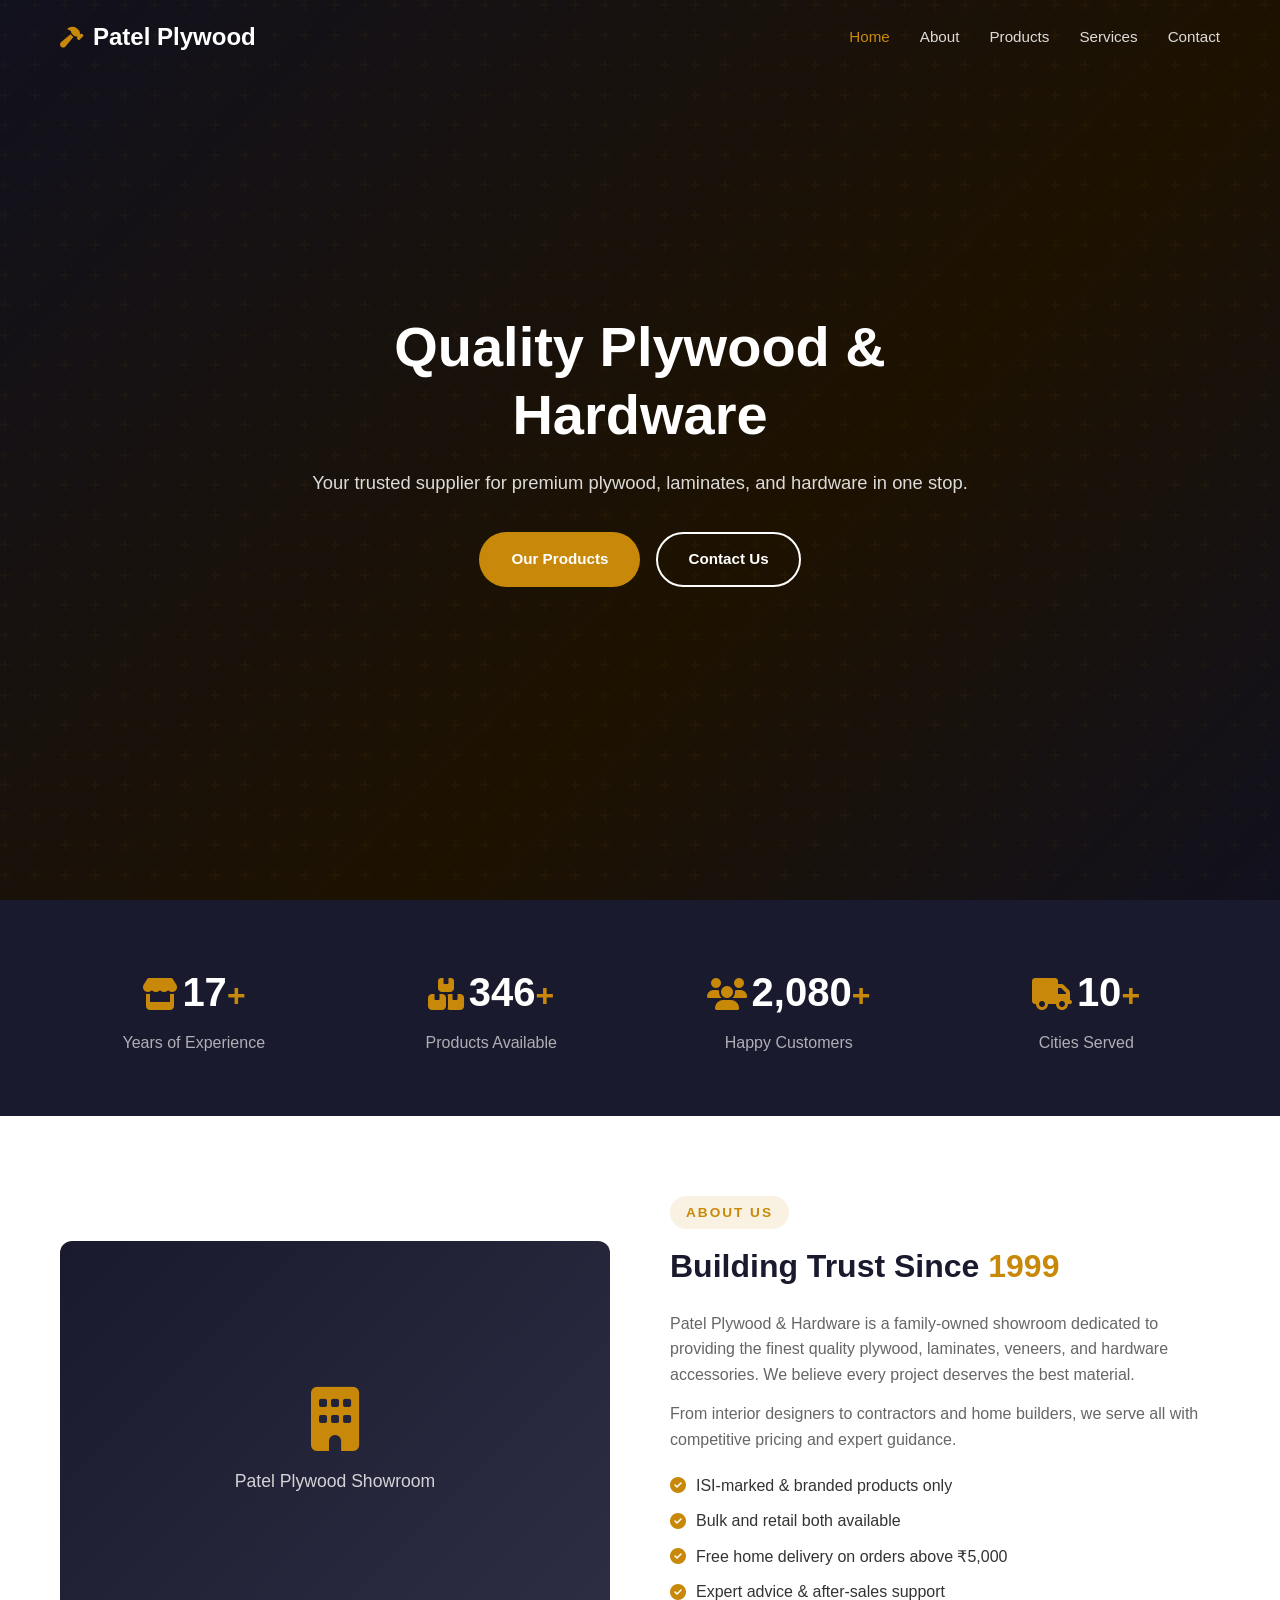
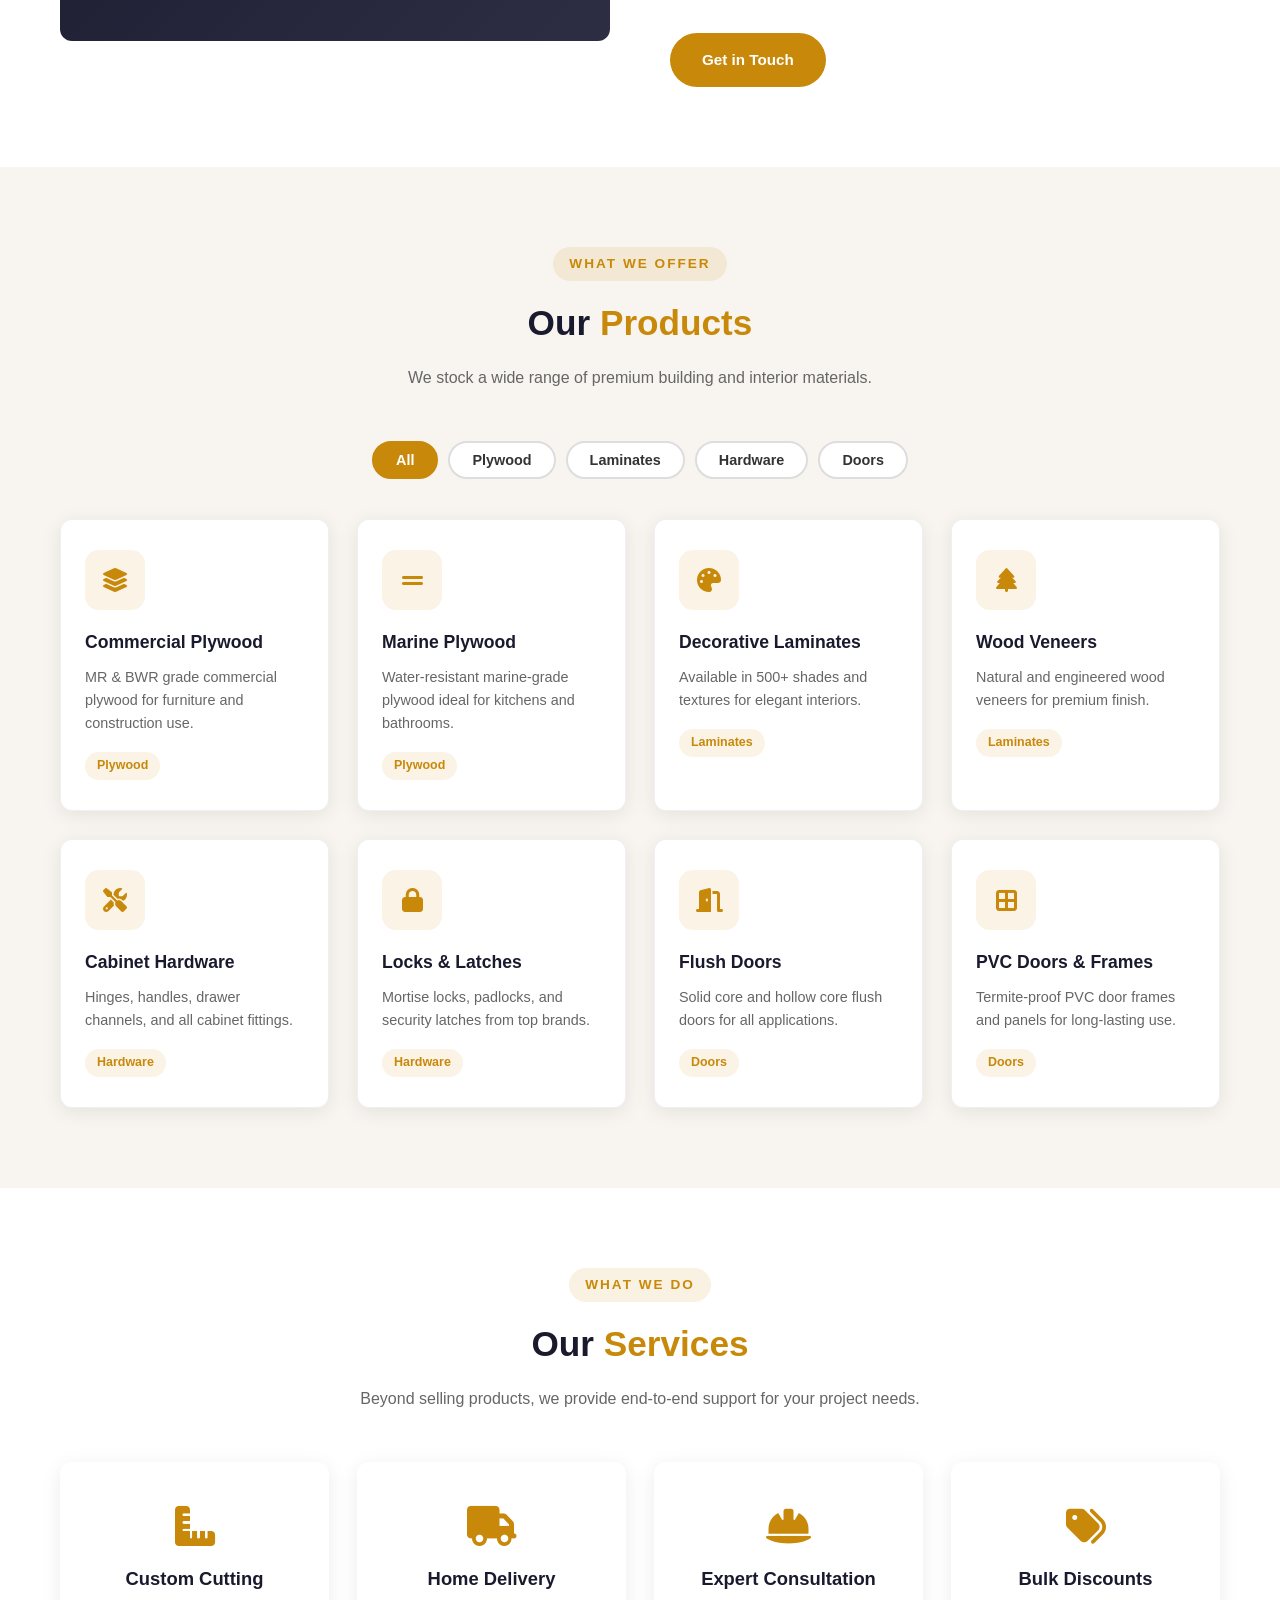
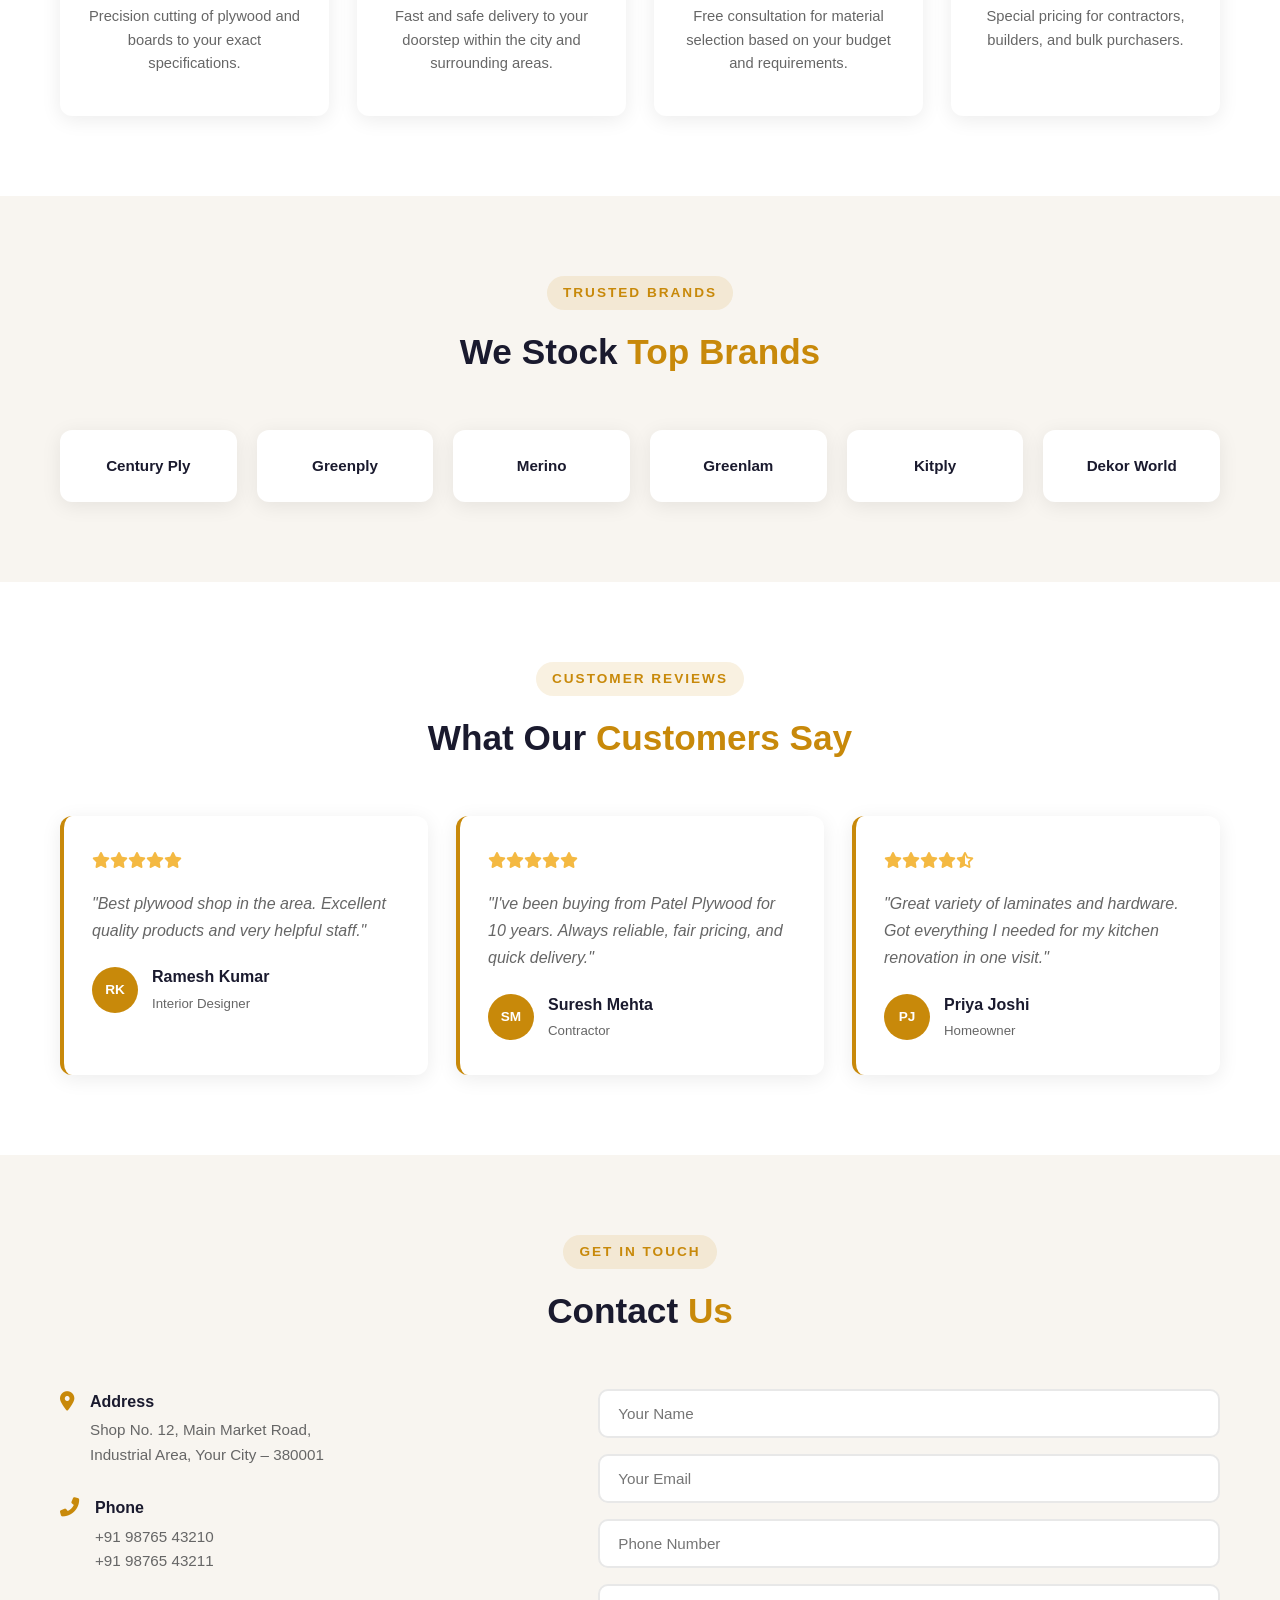
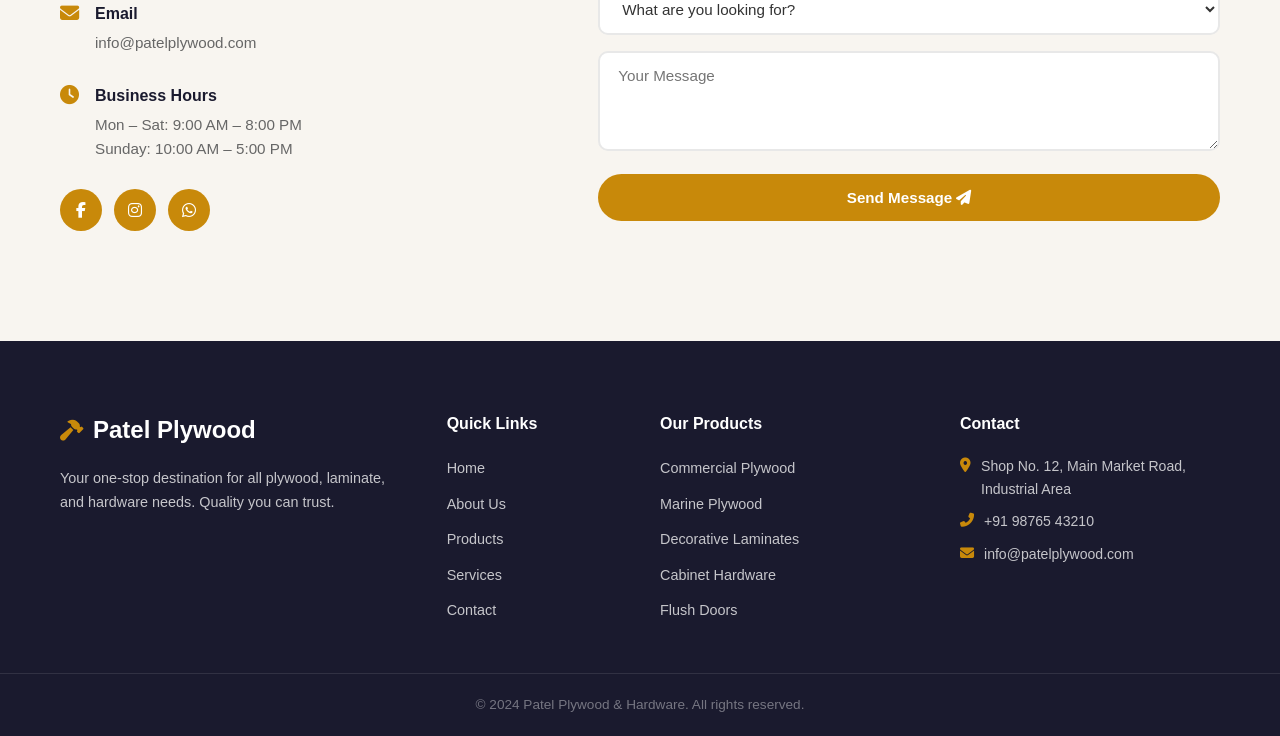
==== index.html @ 2e25d1be "Add complete Patel Plywood & Hardware static website - index.html: Full single-page site with navbar" ====
<!DOCTYPE html>
<html lang="en">
<head>
  <meta charset="UTF-8" />
  <meta name="viewport" content="width=device-width, initial-scale=1.0" />
  <title>Patel Plywood & Hardware</title>
  <link rel="stylesheet" href="css/style.css" />
  <link rel="stylesheet" href="https://cdnjs.cloudflare.com/ajax/libs/font-awesome/6.5.0/css/all.min.css" />
</head>
<body>

  <!-- Navbar -->
  <header id="navbar">
    <div class="container nav-container">
      <div class="logo">
        <span class="logo-icon"><i class="fas fa-hammer"></i></span>
        <span>Patel <strong>Plywood</strong></span>
      </div>
      <nav>
        <ul class="nav-links" id="navLinks">
          <li><a href="#home">Home</a></li>
          <li><a href="#about">About</a></li>
          <li><a href="#products">Products</a></li>
          <li><a href="#services">Services</a></li>
          <li><a href="#contact">Contact</a></li>
        </ul>
        <button class="hamburger" id="hamburger" aria-label="Toggle menu">
          <span></span><span></span><span></span>
        </button>
      </nav>
    </div>
  </header>

  <!-- Hero -->
  <section id="home" class="hero">
    <div class="hero-overlay"></div>
    <div class="hero-content">
      <h1>Quality Plywood &amp; Hardware</h1>
      <p>Your trusted supplier for premium plywood, laminates, and hardware in one stop.</p>
      <div class="hero-btns">
        <a href="#products" class="btn btn-primary">Our Products</a>
        <a href="#contact" class="btn btn-outline">Contact Us</a>
      </div>
    </div>
  </section>

  <!-- Stats -->
  <section class="stats">
    <div class="container stats-grid">
      <div class="stat-card">
        <i class="fas fa-store"></i>
        <h3 class="counter" data-target="25">0</h3><span>+</span>
        <p>Years of Experience</p>
      </div>
      <div class="stat-card">
        <i class="fas fa-boxes"></i>
        <h3 class="counter" data-target="500">0</h3><span>+</span>
        <p>Products Available</p>
      </div>
      <div class="stat-card">
        <i class="fas fa-users"></i>
        <h3 class="counter" data-target="3000">0</h3><span>+</span>
        <p>Happy Customers</p>
      </div>
      <div class="stat-card">
        <i class="fas fa-truck"></i>
        <h3 class="counter" data-target="15">0</h3><span>+</span>
        <p>Cities Served</p>
      </div>
    </div>
  </section>

  <!-- About -->
  <section id="about" class="about section">
    <div class="container about-grid">
      <div class="about-img">
        <div class="img-placeholder">
          <i class="fas fa-building"></i>
          <p>Patel Plywood Showroom</p>
        </div>
      </div>
      <div class="about-text">
        <span class="section-label">About Us</span>
        <h2>Building Trust Since <span class="highlight">1999</span></h2>
        <p>Patel Plywood &amp; Hardware is a family-owned showroom dedicated to providing the finest quality plywood, laminates, veneers, and hardware accessories. We believe every project deserves the best material.</p>
        <p>From interior designers to contractors and home builders, we serve all with competitive pricing and expert guidance.</p>
        <ul class="about-features">
          <li><i class="fas fa-check-circle"></i> ISI-marked &amp; branded products only</li>
          <li><i class="fas fa-check-circle"></i> Bulk and retail both available</li>
          <li><i class="fas fa-check-circle"></i> Free home delivery on orders above ₹5,000</li>
          <li><i class="fas fa-check-circle"></i> Expert advice &amp; after-sales support</li>
        </ul>
        <a href="#contact" class="btn btn-primary">Get in Touch</a>
      </div>
    </div>
  </section>

  <!-- Products -->
  <section id="products" class="products section bg-light">
    <div class="container">
      <div class="section-header">
        <span class="section-label">What We Offer</span>
        <h2>Our <span class="highlight">Products</span></h2>
        <p>We stock a wide range of premium building and interior materials.</p>
      </div>

      <div class="filter-btns">
        <button class="filter-btn active" data-filter="all">All</button>
        <button class="filter-btn" data-filter="plywood">Plywood</button>
        <button class="filter-btn" data-filter="laminate">Laminates</button>
        <button class="filter-btn" data-filter="hardware">Hardware</button>
        <button class="filter-btn" data-filter="doors">Doors</button>
      </div>

      <div class="products-grid" id="productsGrid">
        <div class="product-card" data-category="plywood">
          <div class="product-icon"><i class="fas fa-layer-group"></i></div>
          <h3>Commercial Plywood</h3>
          <p>MR &amp; BWR grade commercial plywood for furniture and construction use.</p>
          <span class="product-tag">Plywood</span>
        </div>
        <div class="product-card" data-category="plywood">
          <div class="product-icon"><i class="fas fa-grip-lines"></i></div>
          <h3>Marine Plywood</h3>
          <p>Water-resistant marine-grade plywood ideal for kitchens and bathrooms.</p>
          <span class="product-tag">Plywood</span>
        </div>
        <div class="product-card" data-category="laminate">
          <div class="product-icon"><i class="fas fa-palette"></i></div>
          <h3>Decorative Laminates</h3>
          <p>Available in 500+ shades and textures for elegant interiors.</p>
          <span class="product-tag">Laminates</span>
        </div>
        <div class="product-card" data-category="laminate">
          <div class="product-icon"><i class="fas fa-tree"></i></div>
          <h3>Wood Veneers</h3>
          <p>Natural and engineered wood veneers for premium finish.</p>
          <span class="product-tag">Laminates</span>
        </div>
        <div class="product-card" data-category="hardware">
          <div class="product-icon"><i class="fas fa-tools"></i></div>
          <h3>Cabinet Hardware</h3>
          <p>Hinges, handles, drawer channels, and all cabinet fittings.</p>
          <span class="product-tag">Hardware</span>
        </div>
        <div class="product-card" data-category="hardware">
          <div class="product-icon"><i class="fas fa-lock"></i></div>
          <h3>Locks &amp; Latches</h3>
          <p>Mortise locks, padlocks, and security latches from top brands.</p>
          <span class="product-tag">Hardware</span>
        </div>
        <div class="product-card" data-category="doors">
          <div class="product-icon"><i class="fas fa-door-open"></i></div>
          <h3>Flush Doors</h3>
          <p>Solid core and hollow core flush doors for all applications.</p>
          <span class="product-tag">Doors</span>
        </div>
        <div class="product-card" data-category="doors">
          <div class="product-icon"><i class="fas fa-border-all"></i></div>
          <h3>PVC Doors &amp; Frames</h3>
          <p>Termite-proof PVC door frames and panels for long-lasting use.</p>
          <span class="product-tag">Doors</span>
        </div>
      </div>
    </div>
  </section>

  <!-- Services -->
  <section id="services" class="services section">
    <div class="container">
      <div class="section-header">
        <span class="section-label">What We Do</span>
        <h2>Our <span class="highlight">Services</span></h2>
        <p>Beyond selling products, we provide end-to-end support for your project needs.</p>
      </div>
      <div class="services-grid">
        <div class="service-card">
          <i class="fas fa-ruler-combined"></i>
          <h3>Custom Cutting</h3>
          <p>Precision cutting of plywood and boards to your exact specifications.</p>
        </div>
        <div class="service-card">
          <i class="fas fa-truck"></i>
          <h3>Home Delivery</h3>
          <p>Fast and safe delivery to your doorstep within the city and surrounding areas.</p>
        </div>
        <div class="service-card">
          <i class="fas fa-hard-hat"></i>
          <h3>Expert Consultation</h3>
          <p>Free consultation for material selection based on your budget and requirements.</p>
        </div>
        <div class="service-card">
          <i class="fas fa-tags"></i>
          <h3>Bulk Discounts</h3>
          <p>Special pricing for contractors, builders, and bulk purchasers.</p>
        </div>
      </div>
    </div>
  </section>

  <!-- Brands -->
  <section class="brands section bg-light">
    <div class="container">
      <div class="section-header">
        <span class="section-label">Trusted Brands</span>
        <h2>We Stock <span class="highlight">Top Brands</span></h2>
      </div>
      <div class="brands-grid">
        <div class="brand-item">Century Ply</div>
        <div class="brand-item">Greenply</div>
        <div class="brand-item">Merino</div>
        <div class="brand-item">Greenlam</div>
        <div class="brand-item">Kitply</div>
        <div class="brand-item">Dekor World</div>
      </div>
    </div>
  </section>

  <!-- Testimonials -->
  <section class="testimonials section">
    <div class="container">
      <div class="section-header">
        <span class="section-label">Customer Reviews</span>
        <h2>What Our <span class="highlight">Customers Say</span></h2>
      </div>
      <div class="testimonials-grid">
        <div class="testimonial-card">
          <div class="stars"><i class="fas fa-star"></i><i class="fas fa-star"></i><i class="fas fa-star"></i><i class="fas fa-star"></i><i class="fas fa-star"></i></div>
          <p>"Best plywood shop in the area. Excellent quality products and very helpful staff."</p>
          <div class="customer">
            <div class="avatar">RK</div>
            <div><strong>Ramesh Kumar</strong><span>Interior Designer</span></div>
          </div>
        </div>
        <div class="testimonial-card">
          <div class="stars"><i class="fas fa-star"></i><i class="fas fa-star"></i><i class="fas fa-star"></i><i class="fas fa-star"></i><i class="fas fa-star"></i></div>
          <p>"I've been buying from Patel Plywood for 10 years. Always reliable, fair pricing, and quick delivery."</p>
          <div class="customer">
            <div class="avatar">SM</div>
            <div><strong>Suresh Mehta</strong><span>Contractor</span></div>
          </div>
        </div>
        <div class="testimonial-card">
          <div class="stars"><i class="fas fa-star"></i><i class="fas fa-star"></i><i class="fas fa-star"></i><i class="fas fa-star"></i><i class="fas fa-star-half-alt"></i></div>
          <p>"Great variety of laminates and hardware. Got everything I needed for my kitchen renovation in one visit."</p>
          <div class="customer">
            <div class="avatar">PJ</div>
            <div><strong>Priya Joshi</strong><span>Homeowner</span></div>
          </div>
        </div>
      </div>
    </div>
  </section>

  <!-- Contact -->
  <section id="contact" class="contact section bg-light">
    <div class="container">
      <div class="section-header">
        <span class="section-label">Get In Touch</span>
        <h2>Contact <span class="highlight">Us</span></h2>
      </div>
      <div class="contact-grid">
        <div class="contact-info">
          <div class="info-item">
            <i class="fas fa-map-marker-alt"></i>
            <div>
              <strong>Address</strong>
              <p>Shop No. 12, Main Market Road,<br>Industrial Area, Your City – 380001</p>
            </div>
          </div>
          <div class="info-item">
            <i class="fas fa-phone-alt"></i>
            <div>
              <strong>Phone</strong>
              <p><a href="tel:+919876543210">+91 98765 43210</a></p>
              <p><a href="tel:+919876543211">+91 98765 43211</a></p>
            </div>
          </div>
          <div class="info-item">
            <i class="fas fa-envelope"></i>
            <div>
              <strong>Email</strong>
              <p><a href="mailto:info@patelplywood.com">info@patelplywood.com</a></p>
            </div>
          </div>
          <div class="info-item">
            <i class="fas fa-clock"></i>
            <div>
              <strong>Business Hours</strong>
              <p>Mon – Sat: 9:00 AM – 8:00 PM</p>
              <p>Sunday: 10:00 AM – 5:00 PM</p>
            </div>
          </div>
          <div class="social-links">
            <a href="#" aria-label="Facebook"><i class="fab fa-facebook-f"></i></a>
            <a href="#" aria-label="Instagram"><i class="fab fa-instagram"></i></a>
            <a href="#" aria-label="WhatsApp"><i class="fab fa-whatsapp"></i></a>
          </div>
        </div>

        <form class="contact-form" id="contactForm">
          <div class="form-group">
            <input type="text" id="name" placeholder="Your Name" required />
          </div>
          <div class="form-group">
            <input type="email" id="email" placeholder="Your Email" required />
          </div>
          <div class="form-group">
            <input type="tel" id="phone" placeholder="Phone Number" />
          </div>
          <div class="form-group">
            <select id="interest">
              <option value="">What are you looking for?</option>
              <option value="plywood">Plywood</option>
              <option value="laminate">Laminates</option>
              <option value="hardware">Hardware</option>
              <option value="doors">Doors</option>
              <option value="other">Other</option>
            </select>
          </div>
          <div class="form-group">
            <textarea id="message" rows="4" placeholder="Your Message"></textarea>
          </div>
          <button type="submit" class="btn btn-primary btn-full">Send Message <i class="fas fa-paper-plane"></i></button>
          <div id="formMsg" class="form-msg"></div>
        </form>
      </div>
    </div>
  </section>

  <!-- Footer -->
  <footer class="footer">
    <div class="container footer-grid">
      <div class="footer-brand">
        <div class="logo">
          <span class="logo-icon"><i class="fas fa-hammer"></i></span>
          <span>Patel <strong>Plywood</strong></span>
        </div>
        <p>Your one-stop destination for all plywood, laminate, and hardware needs. Quality you can trust.</p>
      </div>
      <div class="footer-links">
        <h4>Quick Links</h4>
        <ul>
          <li><a href="#home">Home</a></li>
          <li><a href="#about">About Us</a></li>
          <li><a href="#products">Products</a></li>
          <li><a href="#services">Services</a></li>
          <li><a href="#contact">Contact</a></li>
        </ul>
      </div>
      <div class="footer-products">
        <h4>Our Products</h4>
        <ul>
          <li><a href="#products">Commercial Plywood</a></li>
          <li><a href="#products">Marine Plywood</a></li>
          <li><a href="#products">Decorative Laminates</a></li>
          <li><a href="#products">Cabinet Hardware</a></li>
          <li><a href="#products">Flush Doors</a></li>
        </ul>
      </div>
      <div class="footer-contact">
        <h4>Contact</h4>
        <p><i class="fas fa-map-marker-alt"></i> Shop No. 12, Main Market Road, Industrial Area</p>
        <p><i class="fas fa-phone-alt"></i> +91 98765 43210</p>
        <p><i class="fas fa-envelope"></i> info@patelplywood.com</p>
      </div>
    </div>
    <div class="footer-bottom">
      <p>&copy; 2024 Patel Plywood &amp; Hardware. All rights reserved.</p>
    </div>
  </footer>

  <!-- Back to Top -->
  <button id="backToTop" aria-label="Back to top"><i class="fas fa-chevron-up"></i></button>

  <script src="js/script.js"></script>
</body>
</html>
---- css/style.css ----
/* ===== RESET & BASE ===== */
*, *::before, *::after { box-sizing: border-box; margin: 0; padding: 0; }

:root {
  --primary: #c8890a;
  --primary-dark: #a06e08;
  --dark: #1a1a2e;
  --dark2: #2d2d44;
  --text: #333;
  --text-light: #666;
  --bg-light: #f8f5f0;
  --white: #fff;
  --shadow: 0 4px 20px rgba(0,0,0,0.08);
  --radius: 12px;
  --transition: 0.3s ease;
}

html { scroll-behavior: smooth; }

body {
  font-family: 'Segoe UI', Tahoma, Geneva, Verdana, sans-serif;
  color: var(--text);
  line-height: 1.6;
  overflow-x: hidden;
}

a { text-decoration: none; color: inherit; }
ul { list-style: none; }
img { max-width: 100%; }

.container { max-width: 1200px; margin: 0 auto; padding: 0 20px; }
.section { padding: 80px 0; }
.bg-light { background: var(--bg-light); }
.highlight { color: var(--primary); }

/* ===== BUTTONS ===== */
.btn {
  display: inline-block;
  padding: 13px 30px;
  border-radius: 50px;
  font-weight: 600;
  font-size: 0.95rem;
  cursor: pointer;
  transition: var(--transition);
  border: 2px solid transparent;
}
.btn-primary { background: var(--primary); color: var(--white); }
.btn-primary:hover { background: var(--primary-dark); transform: translateY(-2px); box-shadow: 0 6px 20px rgba(200,137,10,0.4); }
.btn-outline { background: transparent; color: var(--white); border-color: var(--white); }
.btn-outline:hover { background: var(--white); color: var(--primary); }
.btn-full { width: 100%; text-align: center; }

/* ===== SECTION HEADER ===== */
.section-header { text-align: center; margin-bottom: 50px; }
.section-label {
  display: inline-block;
  background: rgba(200,137,10,0.12);
  color: var(--primary);
  font-size: 0.85rem;
  font-weight: 700;
  letter-spacing: 2px;
  text-transform: uppercase;
  padding: 6px 16px;
  border-radius: 50px;
  margin-bottom: 14px;
}
.section-header h2 { font-size: 2.2rem; color: var(--dark); margin-bottom: 14px; }
.section-header p { color: var(--text-light); max-width: 600px; margin: 0 auto; }

/* ===== NAVBAR ===== */
#navbar {
  position: fixed;
  top: 0; left: 0; right: 0;
  z-index: 1000;
  padding: 18px 0;
  transition: var(--transition);
  background: transparent;
}
#navbar.scrolled {
  background: var(--dark);
  padding: 12px 0;
  box-shadow: 0 2px 20px rgba(0,0,0,0.3);
}
.nav-container {
  display: flex;
  align-items: center;
  justify-content: space-between;
}
.logo {
  font-size: 1.5rem;
  font-weight: 700;
  color: var(--white);
  display: flex;
  align-items: center;
  gap: 10px;
}
.logo-icon { color: var(--primary); font-size: 1.3rem; }
.nav-links {
  display: flex;
  gap: 30px;
  align-items: center;
}
.nav-links a {
  color: rgba(255,255,255,0.85);
  font-weight: 500;
  font-size: 0.95rem;
  transition: var(--transition);
  position: relative;
}
.nav-links a::after {
  content: '';
  position: absolute;
  bottom: -4px; left: 0;
  width: 0; height: 2px;
  background: var(--primary);
  transition: var(--transition);
}
.nav-links a:hover { color: var(--primary); }
.nav-links a:hover::after { width: 100%; }

.hamburger {
  display: none;
  flex-direction: column;
  gap: 5px;
  background: none;
  border: none;
  cursor: pointer;
  padding: 4px;
}
.hamburger span {
  display: block;
  width: 25px; height: 2px;
  background: var(--white);
  transition: var(--transition);
}
.hamburger.active span:nth-child(1) { transform: translateY(7px) rotate(45deg); }
.hamburger.active span:nth-child(2) { opacity: 0; }
.hamburger.active span:nth-child(3) { transform: translateY(-7px) rotate(-45deg); }

/* ===== HERO ===== */
.hero {
  min-height: 100vh;
  background: linear-gradient(135deg, #1a1a2e 0%, #2d1b00 60%, #1a1a2e 100%);
  display: flex;
  align-items: center;
  justify-content: center;
  text-align: center;
  position: relative;
  overflow: hidden;
}
.hero::before {
  content: '';
  position: absolute;
  inset: 0;
  background: url("data:image/svg+xml,%3Csvg width='60' height='60' viewBox='0 0 60 60' xmlns='http://www.w3.org/2000/svg'%3E%3Cg fill='none' fill-rule='evenodd'%3E%3Cg fill='%23c8890a' fill-opacity='0.06'%3E%3Cpath d='M36 34v-4h-2v4h-4v2h4v4h2v-4h4v-2h-4zm0-30V0h-2v4h-4v2h4v4h2V6h4V4h-4zM6 34v-4H4v4H0v2h4v4h2v-4h4v-2H6zM6 4V0H4v4H0v2h4v4h2V6h4V4H6z'/%3E%3C/g%3E%3C/g%3E%3C/svg%3E");
}
.hero-overlay {
  position: absolute;
  inset: 0;
  background: rgba(0,0,0,0.35);
}
.hero-content {
  position: relative;
  z-index: 2;
  max-width: 700px;
  padding: 0 20px;
}
.hero-content h1 {
  font-size: clamp(2rem, 5vw, 3.5rem);
  color: var(--white);
  font-weight: 800;
  line-height: 1.2;
  margin-bottom: 20px;
}
.hero-content p {
  font-size: 1.15rem;
  color: rgba(255,255,255,0.85);
  margin-bottom: 35px;
}
.hero-btns { display: flex; gap: 16px; justify-content: center; flex-wrap: wrap; }

/* ===== STATS ===== */
.stats {
  background: var(--dark);
  padding: 60px 0;
}
.stats-grid {
  display: grid;
  grid-template-columns: repeat(4, 1fr);
  gap: 30px;
  text-align: center;
}
.stat-card i {
  font-size: 2rem;
  color: var(--primary);
  margin-bottom: 12px;
}
.stat-card h3 {
  font-size: 2.5rem;
  color: var(--white);
  font-weight: 800;
  display: inline;
}
.stat-card span { font-size: 2rem; color: var(--primary); font-weight: 700; }
.stat-card p { color: rgba(255,255,255,0.65); margin-top: 6px; }

/* ===== ABOUT ===== */
.about-grid {
  display: grid;
  grid-template-columns: 1fr 1fr;
  gap: 60px;
  align-items: center;
}
.img-placeholder {
  background: linear-gradient(135deg, var(--dark) 0%, var(--dark2) 100%);
  border-radius: var(--radius);
  height: 400px;
  display: flex;
  flex-direction: column;
  align-items: center;
  justify-content: center;
  color: var(--white);
  gap: 16px;
}
.img-placeholder i { font-size: 4rem; color: var(--primary); }
.img-placeholder p { font-size: 1.1rem; opacity: 0.8; }
.about-text .section-label { display: inline-block; margin-bottom: 12px; }
.about-text h2 { font-size: 2rem; color: var(--dark); margin-bottom: 18px; }
.about-text p { color: var(--text-light); margin-bottom: 14px; }
.about-features { margin: 20px 0 28px; display: flex; flex-direction: column; gap: 10px; }
.about-features li { display: flex; align-items: center; gap: 10px; color: var(--text); }
.about-features i { color: var(--primary); }

/* ===== PRODUCTS ===== */
.filter-btns {
  display: flex;
  gap: 10px;
  flex-wrap: wrap;
  justify-content: center;
  margin-bottom: 40px;
}
.filter-btn {
  padding: 9px 22px;
  border: 2px solid #ddd;
  background: var(--white);
  border-radius: 50px;
  font-weight: 600;
  font-size: 0.9rem;
  cursor: pointer;
  transition: var(--transition);
  color: var(--text);
}
.filter-btn.active,
.filter-btn:hover { border-color: var(--primary); background: var(--primary); color: var(--white); }

.products-grid {
  display: grid;
  grid-template-columns: repeat(auto-fill, minmax(260px, 1fr));
  gap: 28px;
}
.product-card {
  background: var(--white);
  border-radius: var(--radius);
  padding: 30px 24px;
  box-shadow: var(--shadow);
  transition: var(--transition);
  border: 1px solid rgba(0,0,0,0.06);
}
.product-card:hover { transform: translateY(-6px); box-shadow: 0 12px 40px rgba(0,0,0,0.12); }
.product-card.hidden { display: none; }
.product-icon {
  width: 60px; height: 60px;
  background: rgba(200,137,10,0.1);
  border-radius: 14px;
  display: flex;
  align-items: center;
  justify-content: center;
  margin-bottom: 18px;
}
.product-icon i { font-size: 1.5rem; color: var(--primary); }
.product-card h3 { font-size: 1.1rem; margin-bottom: 10px; color: var(--dark); }
.product-card p { color: var(--text-light); font-size: 0.9rem; margin-bottom: 16px; }
.product-tag {
  display: inline-block;
  background: rgba(200,137,10,0.1);
  color: var(--primary);
  font-size: 0.78rem;
  font-weight: 700;
  padding: 4px 12px;
  border-radius: 50px;
}

/* ===== SERVICES ===== */
.services-grid {
  display: grid;
  grid-template-columns: repeat(auto-fit, minmax(240px, 1fr));
  gap: 28px;
}
.service-card {
  text-align: center;
  padding: 40px 28px;
  border-radius: var(--radius);
  background: var(--white);
  box-shadow: var(--shadow);
  transition: var(--transition);
  border-top: 4px solid transparent;
}
.service-card:hover { border-top-color: var(--primary); transform: translateY(-4px); }
.service-card i { font-size: 2.5rem; color: var(--primary); margin-bottom: 18px; }
.service-card h3 { font-size: 1.15rem; margin-bottom: 12px; color: var(--dark); }
.service-card p { color: var(--text-light); font-size: 0.92rem; }

/* ===== BRANDS ===== */
.brands-grid {
  display: grid;
  grid-template-columns: repeat(6, 1fr);
  gap: 20px;
}
.brand-item {
  background: var(--white);
  border-radius: var(--radius);
  padding: 22px 16px;
  text-align: center;
  font-weight: 700;
  font-size: 0.95rem;
  color: var(--dark);
  box-shadow: var(--shadow);
  transition: var(--transition);
  border: 2px solid transparent;
}
.brand-item:hover { border-color: var(--primary); color: var(--primary); transform: translateY(-3px); }

/* ===== TESTIMONIALS ===== */
.testimonials-grid {
  display: grid;
  grid-template-columns: repeat(auto-fit, minmax(280px, 1fr));
  gap: 28px;
}
.testimonial-card {
  background: var(--white);
  border-radius: var(--radius);
  padding: 32px 28px;
  box-shadow: var(--shadow);
  border-left: 4px solid var(--primary);
}
.stars { color: #f4b942; margin-bottom: 16px; }
.testimonial-card p { color: var(--text-light); font-style: italic; margin-bottom: 20px; line-height: 1.7; }
.customer { display: flex; align-items: center; gap: 14px; }
.avatar {
  width: 46px; height: 46px;
  background: var(--primary);
  border-radius: 50%;
  display: flex;
  align-items: center;
  justify-content: center;
  color: var(--white);
  font-weight: 700;
  font-size: 0.85rem;
  flex-shrink: 0;
}
.customer strong { display: block; color: var(--dark); }
.customer span { font-size: 0.83rem; color: var(--text-light); }

/* ===== CONTACT ===== */
.contact-grid {
  display: grid;
  grid-template-columns: 1fr 1.3fr;
  gap: 60px;
  align-items: start;
}
.info-item {
  display: flex;
  gap: 16px;
  margin-bottom: 28px;
  align-items: flex-start;
}
.info-item i {
  font-size: 1.2rem;
  color: var(--primary);
  margin-top: 3px;
  flex-shrink: 0;
}
.info-item strong { display: block; margin-bottom: 4px; color: var(--dark); }
.info-item p, .info-item a { color: var(--text-light); font-size: 0.95rem; }
.info-item a:hover { color: var(--primary); }
.social-links { display: flex; gap: 12px; margin-top: 10px; }
.social-links a {
  width: 42px; height: 42px;
  border-radius: 50%;
  background: var(--primary);
  color: var(--white);
  display: flex;
  align-items: center;
  justify-content: center;
  transition: var(--transition);
}
.social-links a:hover { background: var(--primary-dark); transform: translateY(-3px); }

.contact-form { display: flex; flex-direction: column; gap: 16px; }
.form-group input,
.form-group select,
.form-group textarea {
  width: 100%;
  padding: 14px 18px;
  border: 2px solid #e8e8e8;
  border-radius: 10px;
  font-size: 0.95rem;
  font-family: inherit;
  transition: var(--transition);
  background: var(--white);
  color: var(--text);
}
.form-group input:focus,
.form-group select:focus,
.form-group textarea:focus {
  outline: none;
  border-color: var(--primary);
  box-shadow: 0 0 0 3px rgba(200,137,10,0.1);
}
.form-group textarea { resize: vertical; }
.form-msg {
  text-align: center;
  font-weight: 600;
  font-size: 0.95rem;
  min-height: 24px;
  transition: var(--transition);
}
.form-msg.success { color: #28a745; }
.form-msg.error { color: #dc3545; }

/* ===== FOOTER ===== */
.footer { background: var(--dark); color: rgba(255,255,255,0.75); padding: 70px 0 0; }
.footer-grid {
  display: grid;
  grid-template-columns: 2fr 1fr 1.5fr 1.5fr;
  gap: 40px;
  padding-bottom: 50px;
}
.footer-brand .logo { margin-bottom: 16px; }
.footer-brand p { font-size: 0.9rem; line-height: 1.7; }
.footer h4 { color: var(--white); margin-bottom: 18px; font-size: 1rem; }
.footer ul { display: flex; flex-direction: column; gap: 10px; }
.footer ul a { font-size: 0.9rem; transition: var(--transition); }
.footer ul a:hover { color: var(--primary); padding-left: 4px; }
.footer-contact p {
  display: flex;
  align-items: flex-start;
  gap: 10px;
  font-size: 0.88rem;
  margin-bottom: 10px;
}
.footer-contact i { color: var(--primary); margin-top: 3px; flex-shrink: 0; }
.footer-bottom {
  border-top: 1px solid rgba(255,255,255,0.1);
  text-align: center;
  padding: 20px 0;
  font-size: 0.85rem;
  color: rgba(255,255,255,0.4);
}

/* ===== BACK TO TOP ===== */
#backToTop {
  position: fixed;
  bottom: 30px;
  right: 30px;
  width: 46px;
  height: 46px;
  background: var(--primary);
  color: var(--white);
  border: none;
  border-radius: 50%;
  cursor: pointer;
  font-size: 1rem;
  display: flex;
  align-items: center;
  justify-content: center;
  box-shadow: 0 4px 16px rgba(200,137,10,0.5);
  opacity: 0;
  transform: translateY(20px);
  transition: var(--transition);
  z-index: 999;
}
#backToTop.visible { opacity: 1; transform: translateY(0); }
#backToTop:hover { background: var(--primary-dark); }

/* ===== RESPONSIVE ===== */
@media (max-width: 992px) {
  .stats-grid { grid-template-columns: repeat(2, 1fr); }
  .about-grid { grid-template-columns: 1fr; }
  .about-img { order: -1; }
  .img-placeholder { height: 280px; }
  .brands-grid { grid-template-columns: repeat(3, 1fr); }
  .footer-grid { grid-template-columns: 1fr 1fr; gap: 30px; }
  .contact-grid { grid-template-columns: 1fr; }
}

@media (max-width: 768px) {
  .hamburger { display: flex; }
  .nav-links {
    position: fixed;
    top: 0; right: -100%;
    width: 70%;
    max-width: 300px;
    height: 100vh;
    background: var(--dark);
    flex-direction: column;
    justify-content: center;
    align-items: center;
    transition: var(--transition);
    gap: 32px;
  }
  .nav-links.open { right: 0; }
  .nav-links a { font-size: 1.1rem; }
  .section-header h2 { font-size: 1.7rem; }
  .brands-grid { grid-template-columns: repeat(2, 1fr); }
  .footer-grid { grid-template-columns: 1fr; }
}

@media (max-width: 480px) {
  .stats-grid { grid-template-columns: 1fr 1fr; gap: 20px; }
  .hero-btns { flex-direction: column; align-items: center; }
  .section { padding: 60px 0; }
}
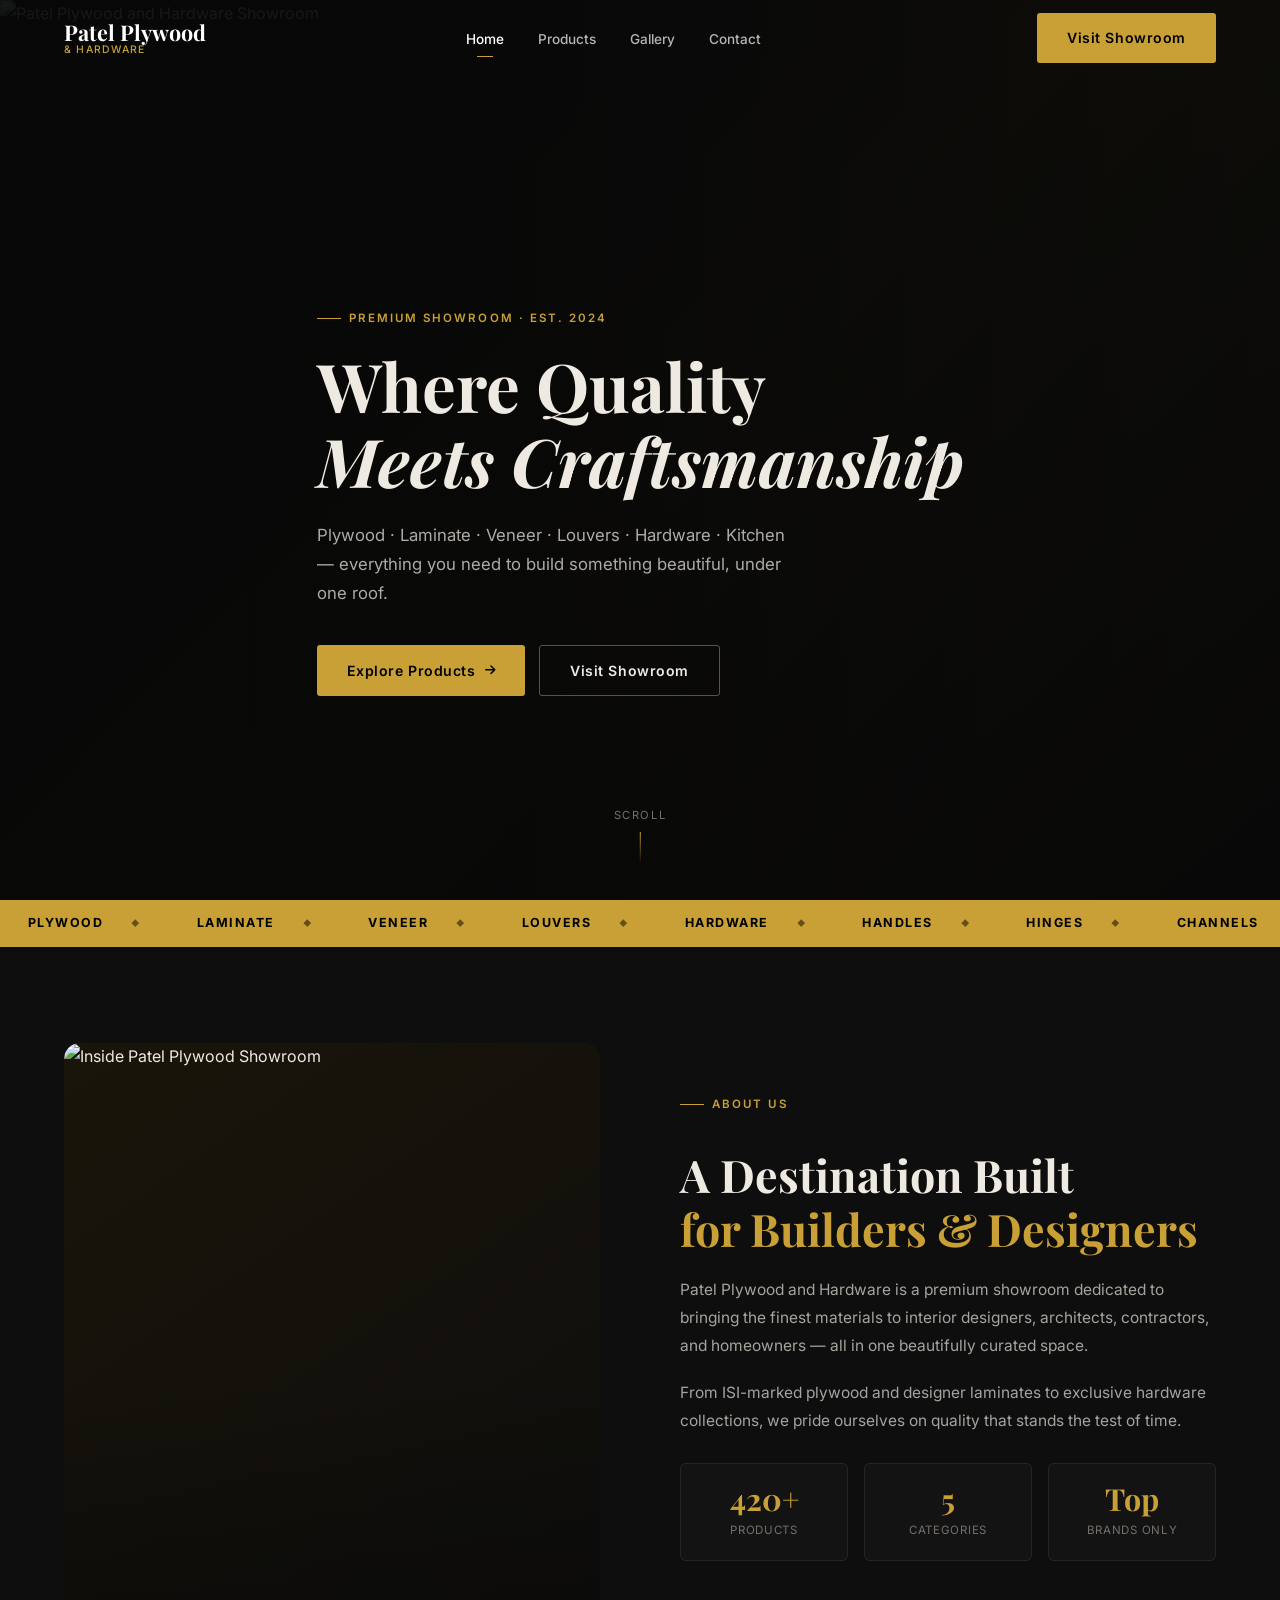
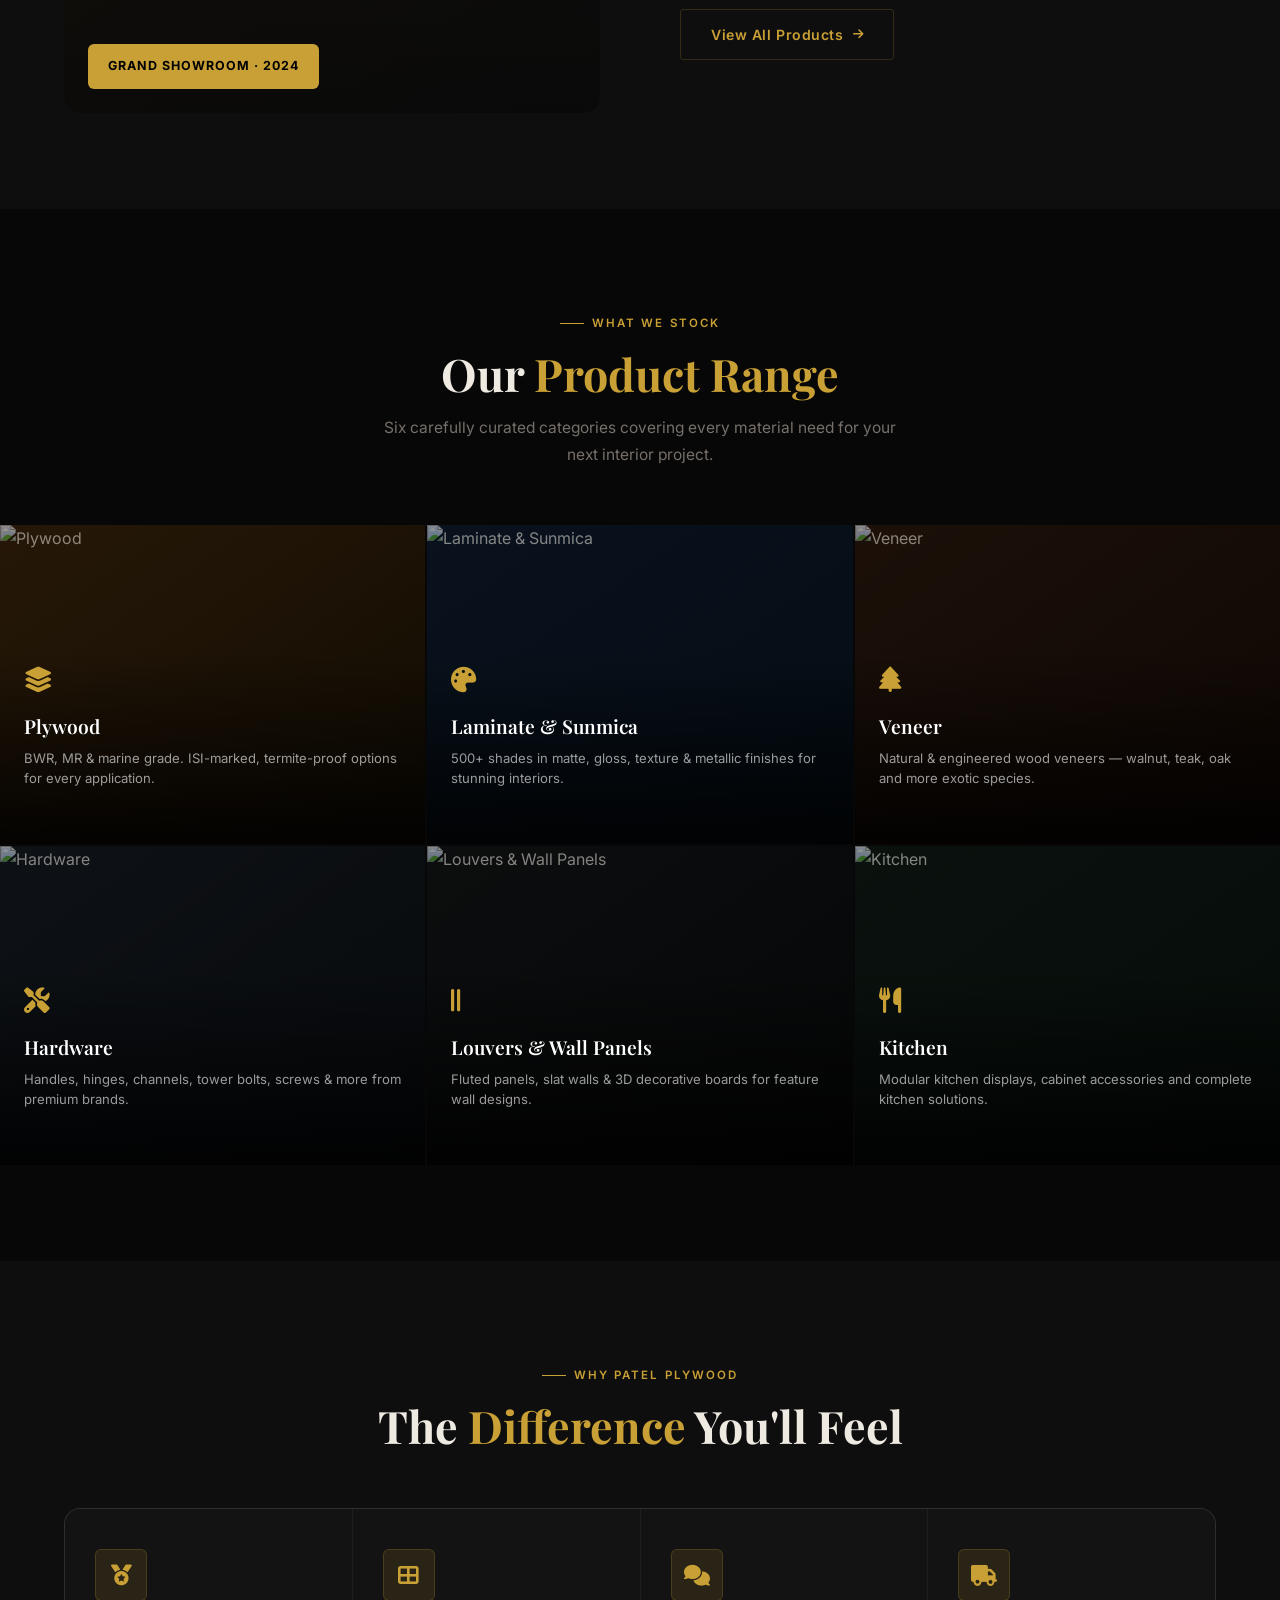
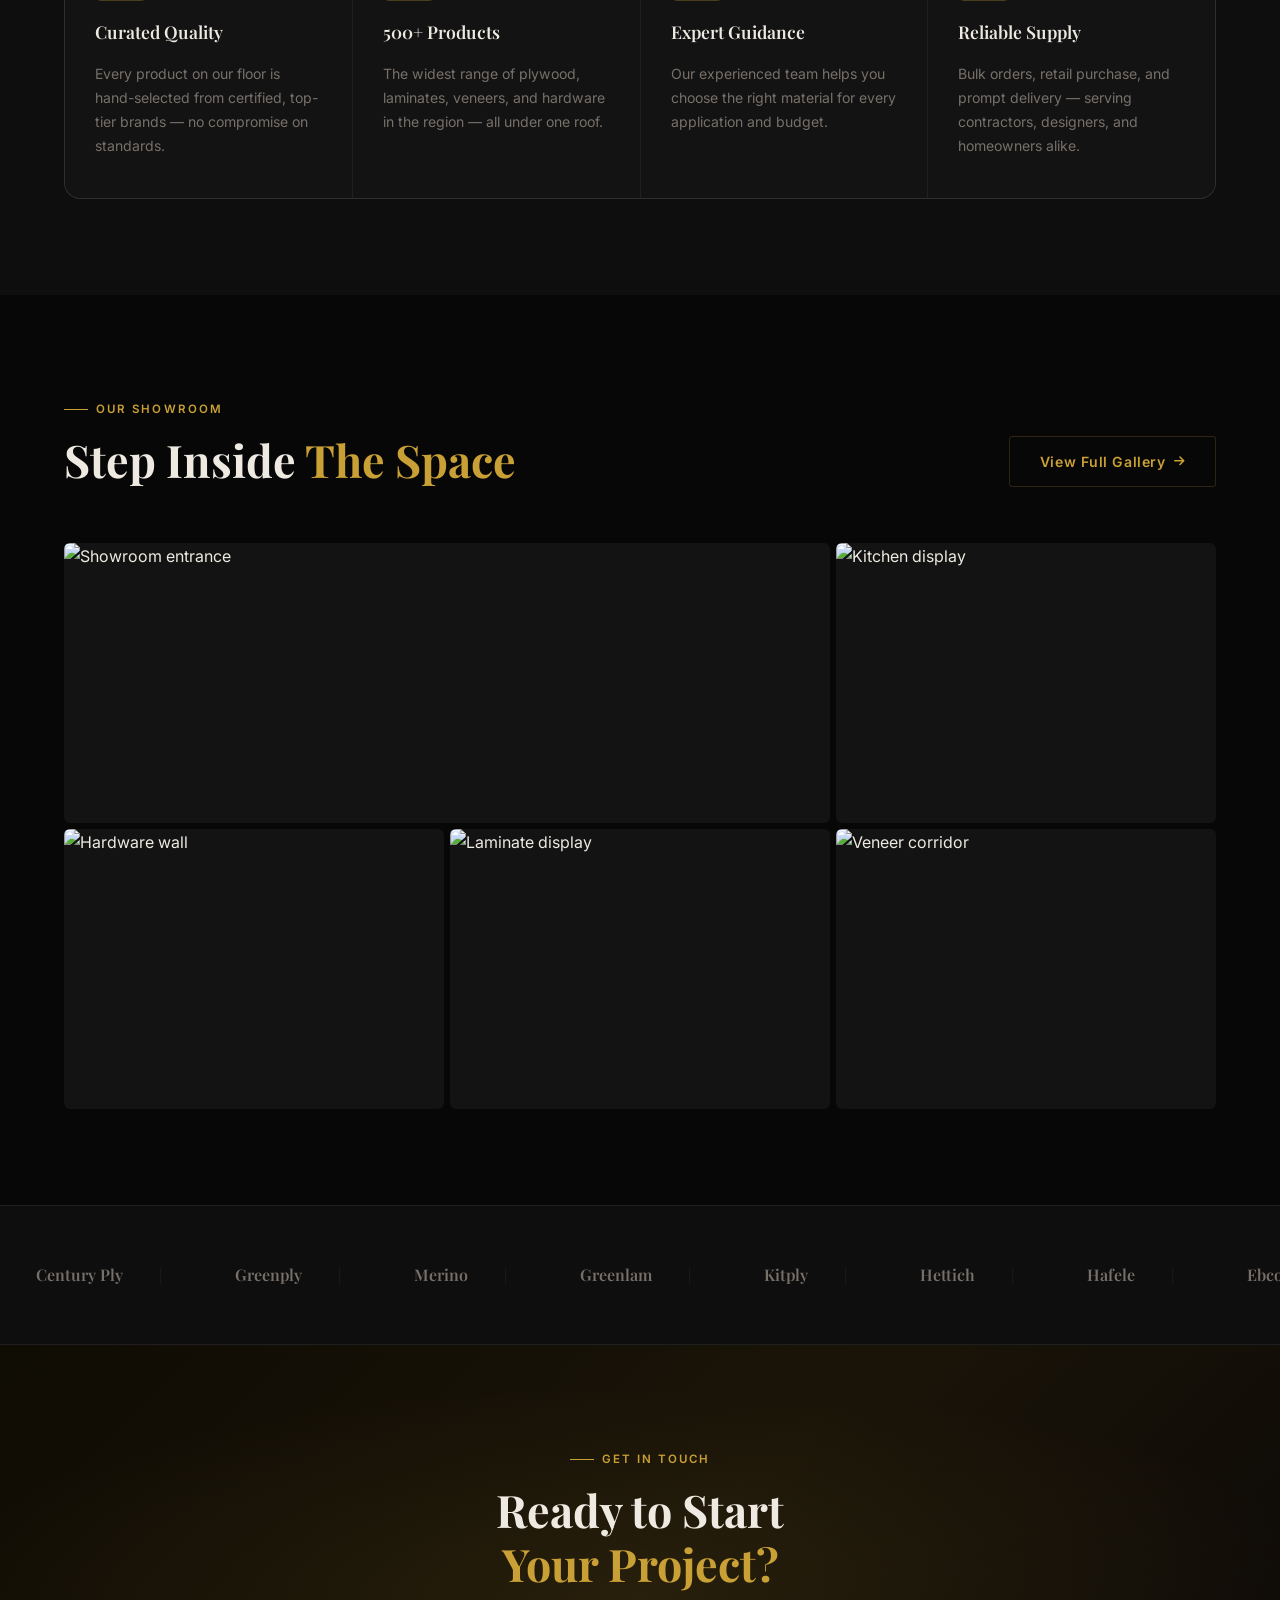
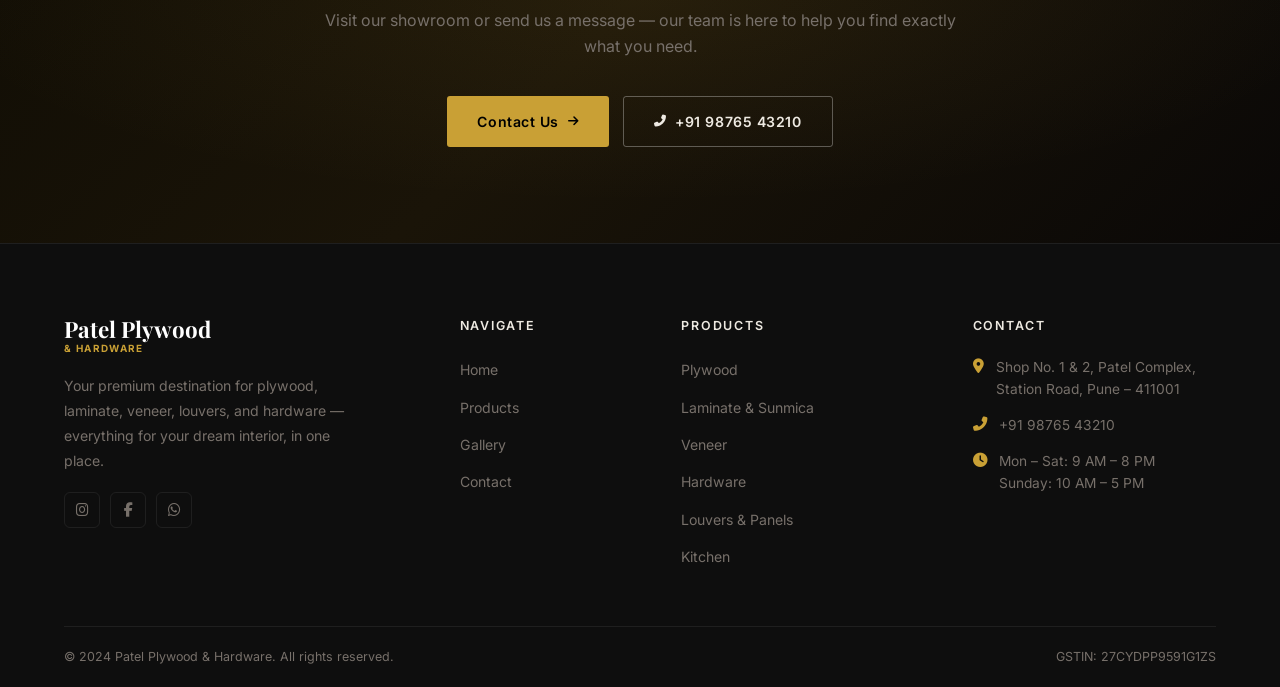
==== commit 6573210b: "Rebuild as premium multi-page website Complete overhaul based on actual showroom photos: - index.htm" ====
--- a/index.html
+++ b/index.html
@@ -3,376 +3,387 @@
 <head>
   <meta charset="UTF-8" />
   <meta name="viewport" content="width=device-width, initial-scale=1.0" />
-  <title>Patel Plywood & Hardware</title>
+  <title>Patel Plywood & Hardware — Premium Interior Materials</title>
+  <meta name="description" content="Patel Plywood and Hardware — Your premium destination for plywood, laminate, veneer, louvers and hardware in one showroom." />
+  <link rel="preconnect" href="https://fonts.googleapis.com" />
+  <link rel="preconnect" href="https://fonts.gstatic.com" crossorigin />
+  <link href="https://fonts.googleapis.com/css2?family=Playfair+Display:ital,wght@0,400;0,600;0,700;1,400&family=Inter:wght@300;400;500;600&display=swap" rel="stylesheet" />
+  <link rel="stylesheet" href="https://cdnjs.cloudflare.com/ajax/libs/font-awesome/6.5.0/css/all.min.css" />
   <link rel="stylesheet" href="css/style.css" />
-  <link rel="stylesheet" href="https://cdnjs.cloudflare.com/ajax/libs/font-awesome/6.5.0/css/all.min.css" />
 </head>
 <body>
 
-  <!-- Navbar -->
-  <header id="navbar">
-    <div class="container nav-container">
-      <div class="logo">
-        <span class="logo-icon"><i class="fas fa-hammer"></i></span>
-        <span>Patel <strong>Plywood</strong></span>
-      </div>
-      <nav>
-        <ul class="nav-links" id="navLinks">
-          <li><a href="#home">Home</a></li>
-          <li><a href="#about">About</a></li>
-          <li><a href="#products">Products</a></li>
-          <li><a href="#services">Services</a></li>
-          <li><a href="#contact">Contact</a></li>
-        </ul>
-        <button class="hamburger" id="hamburger" aria-label="Toggle menu">
-          <span></span><span></span><span></span>
-        </button>
-      </nav>
-    </div>
-  </header>
-
-  <!-- Hero -->
-  <section id="home" class="hero">
-    <div class="hero-overlay"></div>
-    <div class="hero-content">
-      <h1>Quality Plywood &amp; Hardware</h1>
-      <p>Your trusted supplier for premium plywood, laminates, and hardware in one stop.</p>
-      <div class="hero-btns">
-        <a href="#products" class="btn btn-primary">Our Products</a>
-        <a href="#contact" class="btn btn-outline">Contact Us</a>
-      </div>
-    </div>
-  </section>
-
-  <!-- Stats -->
-  <section class="stats">
-    <div class="container stats-grid">
-      <div class="stat-card">
-        <i class="fas fa-store"></i>
-        <h3 class="counter" data-target="25">0</h3><span>+</span>
-        <p>Years of Experience</p>
-      </div>
-      <div class="stat-card">
-        <i class="fas fa-boxes"></i>
-        <h3 class="counter" data-target="500">0</h3><span>+</span>
-        <p>Products Available</p>
-      </div>
-      <div class="stat-card">
-        <i class="fas fa-users"></i>
-        <h3 class="counter" data-target="3000">0</h3><span>+</span>
-        <p>Happy Customers</p>
-      </div>
-      <div class="stat-card">
-        <i class="fas fa-truck"></i>
-        <h3 class="counter" data-target="15">0</h3><span>+</span>
-        <p>Cities Served</p>
-      </div>
-    </div>
-  </section>
-
-  <!-- About -->
-  <section id="about" class="about section">
-    <div class="container about-grid">
-      <div class="about-img">
-        <div class="img-placeholder">
-          <i class="fas fa-building"></i>
-          <p>Patel Plywood Showroom</p>
-        </div>
-      </div>
-      <div class="about-text">
-        <span class="section-label">About Us</span>
-        <h2>Building Trust Since <span class="highlight">1999</span></h2>
-        <p>Patel Plywood &amp; Hardware is a family-owned showroom dedicated to providing the finest quality plywood, laminates, veneers, and hardware accessories. We believe every project deserves the best material.</p>
-        <p>From interior designers to contractors and home builders, we serve all with competitive pricing and expert guidance.</p>
-        <ul class="about-features">
-          <li><i class="fas fa-check-circle"></i> ISI-marked &amp; branded products only</li>
-          <li><i class="fas fa-check-circle"></i> Bulk and retail both available</li>
-          <li><i class="fas fa-check-circle"></i> Free home delivery on orders above ₹5,000</li>
-          <li><i class="fas fa-check-circle"></i> Expert advice &amp; after-sales support</li>
-        </ul>
-        <a href="#contact" class="btn btn-primary">Get in Touch</a>
-      </div>
-    </div>
-  </section>
-
-  <!-- Products -->
-  <section id="products" class="products section bg-light">
-    <div class="container">
-      <div class="section-header">
-        <span class="section-label">What We Offer</span>
-        <h2>Our <span class="highlight">Products</span></h2>
-        <p>We stock a wide range of premium building and interior materials.</p>
-      </div>
-
-      <div class="filter-btns">
-        <button class="filter-btn active" data-filter="all">All</button>
-        <button class="filter-btn" data-filter="plywood">Plywood</button>
-        <button class="filter-btn" data-filter="laminate">Laminates</button>
-        <button class="filter-btn" data-filter="hardware">Hardware</button>
-        <button class="filter-btn" data-filter="doors">Doors</button>
-      </div>
-
-      <div class="products-grid" id="productsGrid">
-        <div class="product-card" data-category="plywood">
-          <div class="product-icon"><i class="fas fa-layer-group"></i></div>
-          <h3>Commercial Plywood</h3>
-          <p>MR &amp; BWR grade commercial plywood for furniture and construction use.</p>
-          <span class="product-tag">Plywood</span>
-        </div>
-        <div class="product-card" data-category="plywood">
-          <div class="product-icon"><i class="fas fa-grip-lines"></i></div>
-          <h3>Marine Plywood</h3>
-          <p>Water-resistant marine-grade plywood ideal for kitchens and bathrooms.</p>
-          <span class="product-tag">Plywood</span>
-        </div>
-        <div class="product-card" data-category="laminate">
-          <div class="product-icon"><i class="fas fa-palette"></i></div>
-          <h3>Decorative Laminates</h3>
-          <p>Available in 500+ shades and textures for elegant interiors.</p>
-          <span class="product-tag">Laminates</span>
-        </div>
-        <div class="product-card" data-category="laminate">
-          <div class="product-icon"><i class="fas fa-tree"></i></div>
-          <h3>Wood Veneers</h3>
-          <p>Natural and engineered wood veneers for premium finish.</p>
-          <span class="product-tag">Laminates</span>
-        </div>
-        <div class="product-card" data-category="hardware">
-          <div class="product-icon"><i class="fas fa-tools"></i></div>
-          <h3>Cabinet Hardware</h3>
-          <p>Hinges, handles, drawer channels, and all cabinet fittings.</p>
-          <span class="product-tag">Hardware</span>
-        </div>
-        <div class="product-card" data-category="hardware">
-          <div class="product-icon"><i class="fas fa-lock"></i></div>
-          <h3>Locks &amp; Latches</h3>
-          <p>Mortise locks, padlocks, and security latches from top brands.</p>
-          <span class="product-tag">Hardware</span>
-        </div>
-        <div class="product-card" data-category="doors">
-          <div class="product-icon"><i class="fas fa-door-open"></i></div>
-          <h3>Flush Doors</h3>
-          <p>Solid core and hollow core flush doors for all applications.</p>
-          <span class="product-tag">Doors</span>
-        </div>
-        <div class="product-card" data-category="doors">
-          <div class="product-icon"><i class="fas fa-border-all"></i></div>
-          <h3>PVC Doors &amp; Frames</h3>
-          <p>Termite-proof PVC door frames and panels for long-lasting use.</p>
-          <span class="product-tag">Doors</span>
-        </div>
-      </div>
-    </div>
-  </section>
-
-  <!-- Services -->
-  <section id="services" class="services section">
-    <div class="container">
-      <div class="section-header">
-        <span class="section-label">What We Do</span>
-        <h2>Our <span class="highlight">Services</span></h2>
-        <p>Beyond selling products, we provide end-to-end support for your project needs.</p>
-      </div>
-      <div class="services-grid">
-        <div class="service-card">
-          <i class="fas fa-ruler-combined"></i>
-          <h3>Custom Cutting</h3>
-          <p>Precision cutting of plywood and boards to your exact specifications.</p>
-        </div>
-        <div class="service-card">
-          <i class="fas fa-truck"></i>
-          <h3>Home Delivery</h3>
-          <p>Fast and safe delivery to your doorstep within the city and surrounding areas.</p>
-        </div>
-        <div class="service-card">
-          <i class="fas fa-hard-hat"></i>
-          <h3>Expert Consultation</h3>
-          <p>Free consultation for material selection based on your budget and requirements.</p>
-        </div>
-        <div class="service-card">
-          <i class="fas fa-tags"></i>
-          <h3>Bulk Discounts</h3>
-          <p>Special pricing for contractors, builders, and bulk purchasers.</p>
-        </div>
-      </div>
-    </div>
-  </section>
-
-  <!-- Brands -->
-  <section class="brands section bg-light">
-    <div class="container">
-      <div class="section-header">
-        <span class="section-label">Trusted Brands</span>
-        <h2>We Stock <span class="highlight">Top Brands</span></h2>
-      </div>
-      <div class="brands-grid">
-        <div class="brand-item">Century Ply</div>
-        <div class="brand-item">Greenply</div>
-        <div class="brand-item">Merino</div>
-        <div class="brand-item">Greenlam</div>
-        <div class="brand-item">Kitply</div>
-        <div class="brand-item">Dekor World</div>
-      </div>
-    </div>
-  </section>
-
-  <!-- Testimonials -->
-  <section class="testimonials section">
-    <div class="container">
-      <div class="section-header">
-        <span class="section-label">Customer Reviews</span>
-        <h2>What Our <span class="highlight">Customers Say</span></h2>
-      </div>
-      <div class="testimonials-grid">
-        <div class="testimonial-card">
-          <div class="stars"><i class="fas fa-star"></i><i class="fas fa-star"></i><i class="fas fa-star"></i><i class="fas fa-star"></i><i class="fas fa-star"></i></div>
-          <p>"Best plywood shop in the area. Excellent quality products and very helpful staff."</p>
-          <div class="customer">
-            <div class="avatar">RK</div>
-            <div><strong>Ramesh Kumar</strong><span>Interior Designer</span></div>
+  <!-- ── NAVIGATION ── -->
+  <nav id="nav">
+    <div class="nav-inner">
+      <a href="index.html" class="nav-logo">
+        Patel Plywood
+        <span>& Hardware</span>
+      </a>
+      <ul class="nav-links" id="navLinks">
+        <li><a href="index.html" class="active">Home</a></li>
+        <li><a href="products.html">Products</a></li>
+        <li><a href="gallery.html">Gallery</a></li>
+        <li><a href="contact.html">Contact</a></li>
+      </ul>
+      <a href="contact.html" class="btn btn-gold nav-cta">Visit Showroom</a>
+      <button class="hamburger" id="hamburger" aria-label="Menu">
+        <span></span><span></span><span></span>
+      </button>
+    </div>
+  </nav>
+
+  <!-- ── HERO ── -->
+  <section class="hero">
+    <div class="hero-bg">
+      <img src="images/hero-bg.jpg" alt="Patel Plywood and Hardware Showroom" />
+    </div>
+    <div class="container">
+      <div class="hero-body">
+        <div class="label">Premium Showroom · Est. 2024</div>
+        <h1 class="h1 hero-title">
+          Where Quality<br />
+          <em>Meets Craftsmanship</em>
+        </h1>
+        <p class="hero-desc">
+          Plywood · Laminate · Veneer · Louvers · Hardware · Kitchen —
+          everything you need to build something beautiful, under one roof.
+        </p>
+        <div class="hero-actions">
+          <a href="products.html" class="btn btn-gold">Explore Products <i class="fas fa-arrow-right"></i></a>
+          <a href="contact.html" class="btn btn-outline">Visit Showroom</a>
+        </div>
+      </div>
+    </div>
+    <div class="hero-scroll">Scroll</div>
+  </section>
+
+  <!-- ── TICKER ── -->
+  <div class="ticker">
+    <div class="ticker-track" id="tickerTrack">
+      <div class="ticker-item">Plywood</div>
+      <div class="ticker-item">Laminate</div>
+      <div class="ticker-item">Veneer</div>
+      <div class="ticker-item">Louvers</div>
+      <div class="ticker-item">Hardware</div>
+      <div class="ticker-item">Handles</div>
+      <div class="ticker-item">Hinges</div>
+      <div class="ticker-item">Channels</div>
+      <div class="ticker-item">Tower Bolts</div>
+      <div class="ticker-item">Adhesives</div>
+      <div class="ticker-item">Kitchen</div>
+      <div class="ticker-item">Plywood</div>
+      <div class="ticker-item">Laminate</div>
+      <div class="ticker-item">Veneer</div>
+      <div class="ticker-item">Louvers</div>
+      <div class="ticker-item">Hardware</div>
+      <div class="ticker-item">Handles</div>
+      <div class="ticker-item">Hinges</div>
+      <div class="ticker-item">Channels</div>
+      <div class="ticker-item">Tower Bolts</div>
+      <div class="ticker-item">Adhesives</div>
+      <div class="ticker-item">Kitchen</div>
+    </div>
+  </div>
+
+  <!-- ── ABOUT ── -->
+  <section class="section bg2">
+    <div class="container">
+      <div class="about-grid">
+        <div class="about-img-wrap reveal">
+          <img src="images/about-showroom.jpg" alt="Inside Patel Plywood Showroom" loading="lazy" />
+          <div class="about-badge">Grand Showroom · 2024</div>
+        </div>
+        <div class="about-text reveal reveal-d1">
+          <div class="label">About Us</div>
+          <h2 class="h2">A Destination Built<br /><span class="gold">for Builders & Designers</span></h2>
+          <p>Patel Plywood and Hardware is a premium showroom dedicated to bringing the finest materials to interior designers, architects, contractors, and homeowners — all in one beautifully curated space.</p>
+          <p>From ISI-marked plywood and designer laminates to exclusive hardware collections, we pride ourselves on quality that stands the test of time.</p>
+          <div class="about-stats">
+            <div class="about-stat">
+              <div class="about-stat-num">500<span style="color:var(--gold)">+</span></div>
+              <div class="about-stat-label">Products</div>
+            </div>
+            <div class="about-stat">
+              <div class="about-stat-num">6</div>
+              <div class="about-stat-label">Categories</div>
+            </div>
+            <div class="about-stat">
+              <div class="about-stat-num">Top</div>
+              <div class="about-stat-label">Brands Only</div>
+            </div>
           </div>
-        </div>
-        <div class="testimonial-card">
-          <div class="stars"><i class="fas fa-star"></i><i class="fas fa-star"></i><i class="fas fa-star"></i><i class="fas fa-star"></i><i class="fas fa-star"></i></div>
-          <p>"I've been buying from Patel Plywood for 10 years. Always reliable, fair pricing, and quick delivery."</p>
-          <div class="customer">
-            <div class="avatar">SM</div>
-            <div><strong>Suresh Mehta</strong><span>Contractor</span></div>
+          <div style="margin-top:28px;">
+            <a href="products.html" class="btn btn-outline-gold">View All Products <i class="fas fa-arrow-right"></i></a>
           </div>
         </div>
-        <div class="testimonial-card">
-          <div class="stars"><i class="fas fa-star"></i><i class="fas fa-star"></i><i class="fas fa-star"></i><i class="fas fa-star"></i><i class="fas fa-star-half-alt"></i></div>
-          <p>"Great variety of laminates and hardware. Got everything I needed for my kitchen renovation in one visit."</p>
-          <div class="customer">
-            <div class="avatar">PJ</div>
-            <div><strong>Priya Joshi</strong><span>Homeowner</span></div>
-          </div>
-        </div>
-      </div>
-    </div>
-  </section>
-
-  <!-- Contact -->
-  <section id="contact" class="contact section bg-light">
-    <div class="container">
-      <div class="section-header">
-        <span class="section-label">Get In Touch</span>
-        <h2>Contact <span class="highlight">Us</span></h2>
-      </div>
-      <div class="contact-grid">
-        <div class="contact-info">
-          <div class="info-item">
-            <i class="fas fa-map-marker-alt"></i>
-            <div>
-              <strong>Address</strong>
-              <p>Shop No. 12, Main Market Road,<br>Industrial Area, Your City – 380001</p>
-            </div>
-          </div>
-          <div class="info-item">
-            <i class="fas fa-phone-alt"></i>
-            <div>
-              <strong>Phone</strong>
-              <p><a href="tel:+919876543210">+91 98765 43210</a></p>
-              <p><a href="tel:+919876543211">+91 98765 43211</a></p>
-            </div>
-          </div>
-          <div class="info-item">
-            <i class="fas fa-envelope"></i>
-            <div>
-              <strong>Email</strong>
-              <p><a href="mailto:info@patelplywood.com">info@patelplywood.com</a></p>
-            </div>
-          </div>
-          <div class="info-item">
-            <i class="fas fa-clock"></i>
-            <div>
-              <strong>Business Hours</strong>
-              <p>Mon – Sat: 9:00 AM – 8:00 PM</p>
-              <p>Sunday: 10:00 AM – 5:00 PM</p>
-            </div>
-          </div>
-          <div class="social-links">
+      </div>
+    </div>
+  </section>
+
+  <!-- ── PRODUCT CATEGORIES ── -->
+  <section class="section">
+    <div class="container">
+      <div class="sec-head center reveal">
+        <div class="label">What We Stock</div>
+        <h2 class="h2">Our <span class="gold">Product Range</span></h2>
+        <p>Six carefully curated categories covering every material need for your next interior project.</p>
+      </div>
+    </div>
+    <div class="cat-grid">
+      <a href="products.html?cat=plywood" class="cat-card cat-plywood reveal">
+        <div class="cat-card-bg">
+          <img src="images/products/plywood.jpg" alt="Plywood" loading="lazy" />
+        </div>
+        <div class="cat-card-overlay"></div>
+        <div class="cat-card-body">
+          <div class="cat-card-icon"><i class="fas fa-layer-group"></i></div>
+          <div class="cat-card-title">Plywood</div>
+          <div class="cat-card-desc">BWR, MR & marine grade. ISI-marked, termite-proof options for every application.</div>
+          <div class="cat-card-link">Shop Now <i class="fas fa-arrow-right"></i></div>
+        </div>
+      </a>
+      <a href="products.html?cat=laminate" class="cat-card cat-laminate reveal reveal-d1">
+        <div class="cat-card-bg">
+          <img src="images/products/laminate.jpg" alt="Laminate & Sunmica" loading="lazy" />
+        </div>
+        <div class="cat-card-overlay"></div>
+        <div class="cat-card-body">
+          <div class="cat-card-icon"><i class="fas fa-palette"></i></div>
+          <div class="cat-card-title">Laminate & Sunmica</div>
+          <div class="cat-card-desc">500+ shades in matte, gloss, texture & metallic finishes for stunning interiors.</div>
+          <div class="cat-card-link">Shop Now <i class="fas fa-arrow-right"></i></div>
+        </div>
+      </a>
+      <a href="products.html?cat=veneer" class="cat-card cat-veneer reveal reveal-d2">
+        <div class="cat-card-bg">
+          <img src="images/products/veneer.jpg" alt="Veneer" loading="lazy" />
+        </div>
+        <div class="cat-card-overlay"></div>
+        <div class="cat-card-body">
+          <div class="cat-card-icon"><i class="fas fa-tree"></i></div>
+          <div class="cat-card-title">Veneer</div>
+          <div class="cat-card-desc">Natural & engineered wood veneers — walnut, teak, oak and more exotic species.</div>
+          <div class="cat-card-link">Shop Now <i class="fas fa-arrow-right"></i></div>
+        </div>
+      </a>
+      <a href="products.html?cat=hardware" class="cat-card cat-hardware reveal">
+        <div class="cat-card-bg">
+          <img src="images/products/hardware.jpg" alt="Hardware" loading="lazy" />
+        </div>
+        <div class="cat-card-overlay"></div>
+        <div class="cat-card-body">
+          <div class="cat-card-icon"><i class="fas fa-tools"></i></div>
+          <div class="cat-card-title">Hardware</div>
+          <div class="cat-card-desc">Handles, hinges, channels, tower bolts, screws & more from premium brands.</div>
+          <div class="cat-card-link">Shop Now <i class="fas fa-arrow-right"></i></div>
+        </div>
+      </a>
+      <a href="products.html?cat=louvers" class="cat-card cat-louvers reveal reveal-d1">
+        <div class="cat-card-bg">
+          <img src="images/products/louvers.jpg" alt="Louvers & Wall Panels" loading="lazy" />
+        </div>
+        <div class="cat-card-overlay"></div>
+        <div class="cat-card-body">
+          <div class="cat-card-icon"><i class="fas fa-grip-lines-vertical"></i></div>
+          <div class="cat-card-title">Louvers & Wall Panels</div>
+          <div class="cat-card-desc">Fluted panels, slat walls & 3D decorative boards for feature wall designs.</div>
+          <div class="cat-card-link">Shop Now <i class="fas fa-arrow-right"></i></div>
+        </div>
+      </a>
+      <a href="products.html?cat=kitchen" class="cat-card cat-kitchen reveal reveal-d2">
+        <div class="cat-card-bg">
+          <img src="images/products/kitchen.jpg" alt="Kitchen" loading="lazy" />
+        </div>
+        <div class="cat-card-overlay"></div>
+        <div class="cat-card-body">
+          <div class="cat-card-icon"><i class="fas fa-utensils"></i></div>
+          <div class="cat-card-title">Kitchen</div>
+          <div class="cat-card-desc">Modular kitchen displays, cabinet accessories and complete kitchen solutions.</div>
+          <div class="cat-card-link">Shop Now <i class="fas fa-arrow-right"></i></div>
+        </div>
+      </a>
+    </div>
+  </section>
+
+  <!-- ── WHY CHOOSE US ── -->
+  <section class="section bg2">
+    <div class="container">
+      <div class="sec-head center reveal">
+        <div class="label">Why Patel Plywood</div>
+        <h2 class="h2">The <span class="gold">Difference</span> You'll Feel</h2>
+      </div>
+      <div class="why-grid">
+        <div class="why-card reveal">
+          <div class="why-icon"><i class="fas fa-medal"></i></div>
+          <div class="why-title">Curated Quality</div>
+          <div class="why-desc">Every product on our floor is hand-selected from certified, top-tier brands — no compromise on standards.</div>
+        </div>
+        <div class="why-card reveal reveal-d1">
+          <div class="why-icon"><i class="fas fa-th-large"></i></div>
+          <div class="why-title">500+ Products</div>
+          <div class="why-desc">The widest range of plywood, laminates, veneers, and hardware in the region — all under one roof.</div>
+        </div>
+        <div class="why-card reveal reveal-d2">
+          <div class="why-icon"><i class="fas fa-comments"></i></div>
+          <div class="why-title">Expert Guidance</div>
+          <div class="why-desc">Our experienced team helps you choose the right material for every application and budget.</div>
+        </div>
+        <div class="why-card reveal reveal-d3">
+          <div class="why-icon"><i class="fas fa-truck"></i></div>
+          <div class="why-title">Reliable Supply</div>
+          <div class="why-desc">Bulk orders, retail purchase, and prompt delivery — serving contractors, designers, and homeowners alike.</div>
+        </div>
+      </div>
+    </div>
+  </section>
+
+  <!-- ── GALLERY PREVIEW ── -->
+  <section class="section">
+    <div class="container">
+      <div class="sec-head reveal" style="display:flex;justify-content:space-between;align-items:flex-end;flex-wrap:wrap;gap:20px;">
+        <div>
+          <div class="label">Our Showroom</div>
+          <h2 class="h2">Step Inside <span class="gold">The Space</span></h2>
+        </div>
+        <a href="gallery.html" class="btn btn-outline-gold">View Full Gallery <i class="fas fa-arrow-right"></i></a>
+      </div>
+      <div class="gallery-grid">
+        <div class="gal-item reveal" data-src="images/gallery/g1.jpg">
+          <img src="images/gallery/g1.jpg" alt="Showroom entrance" loading="lazy" />
+          <div class="gal-overlay"><i class="fas fa-expand"></i></div>
+        </div>
+        <div class="gal-item reveal reveal-d1" data-src="images/gallery/g2.jpg">
+          <img src="images/gallery/g2.jpg" alt="Kitchen display" loading="lazy" />
+          <div class="gal-overlay"><i class="fas fa-expand"></i></div>
+        </div>
+        <div class="gal-item reveal reveal-d2" data-src="images/gallery/g3.jpg">
+          <img src="images/gallery/g3.jpg" alt="Hardware wall" loading="lazy" />
+          <div class="gal-overlay"><i class="fas fa-expand"></i></div>
+        </div>
+        <div class="gal-item reveal" data-src="images/gallery/g4.jpg">
+          <img src="images/gallery/g4.jpg" alt="Laminate display" loading="lazy" />
+          <div class="gal-overlay"><i class="fas fa-expand"></i></div>
+        </div>
+        <div class="gal-item reveal reveal-d1" data-src="images/gallery/g5.jpg">
+          <img src="images/gallery/g5.jpg" alt="Veneer corridor" loading="lazy" />
+          <div class="gal-overlay"><i class="fas fa-expand"></i></div>
+        </div>
+      </div>
+    </div>
+  </section>
+
+  <!-- ── BRANDS ── -->
+  <div class="brands bg2">
+    <div class="brands-track" id="brandsTrack">
+      <div class="brand-item">Century Ply</div>
+      <div class="brand-item">Greenply</div>
+      <div class="brand-item">Merino</div>
+      <div class="brand-item">Greenlam</div>
+      <div class="brand-item">Kitply</div>
+      <div class="brand-item">Hettich</div>
+      <div class="brand-item">Hafele</div>
+      <div class="brand-item">Ebco</div>
+      <div class="brand-item">Fevicol</div>
+      <div class="brand-item">Pidilite</div>
+      <div class="brand-item">Dekor World</div>
+      <div class="brand-item">Century Ply</div>
+      <div class="brand-item">Greenply</div>
+      <div class="brand-item">Merino</div>
+      <div class="brand-item">Greenlam</div>
+      <div class="brand-item">Kitply</div>
+      <div class="brand-item">Hettich</div>
+      <div class="brand-item">Hafele</div>
+      <div class="brand-item">Ebco</div>
+      <div class="brand-item">Fevicol</div>
+      <div class="brand-item">Pidilite</div>
+      <div class="brand-item">Dekor World</div>
+    </div>
+  </div>
+
+  <!-- ── CTA BANNER ── -->
+  <section class="cta-banner">
+    <div class="cta-banner-body reveal">
+      <div class="label" style="justify-content:center;">Get In Touch</div>
+      <h2 class="h2">Ready to Start<br /><span class="gold">Your Project?</span></h2>
+      <p>Visit our showroom or send us a message — our team is here to help you find exactly what you need.</p>
+      <div class="cta-actions">
+        <a href="contact.html" class="btn btn-gold">Contact Us <i class="fas fa-arrow-right"></i></a>
+        <a href="tel:+919876543210" class="btn btn-outline"><i class="fas fa-phone-alt"></i> +91 98765 43210</a>
+      </div>
+    </div>
+  </section>
+
+  <!-- ── FOOTER ── -->
+  <footer class="footer">
+    <div class="footer-top">
+      <div class="container footer-grid">
+        <div class="footer-brand">
+          <div class="footer-logo">Patel Plywood<small>& Hardware</small></div>
+          <p>Your premium destination for plywood, laminate, veneer, louvers, and hardware — everything for your dream interior, in one place.</p>
+          <div class="footer-social">
+            <a href="#" aria-label="Instagram"><i class="fab fa-instagram"></i></a>
             <a href="#" aria-label="Facebook"><i class="fab fa-facebook-f"></i></a>
-            <a href="#" aria-label="Instagram"><i class="fab fa-instagram"></i></a>
             <a href="#" aria-label="WhatsApp"><i class="fab fa-whatsapp"></i></a>
           </div>
         </div>
-
-        <form class="contact-form" id="contactForm">
-          <div class="form-group">
-            <input type="text" id="name" placeholder="Your Name" required />
+        <div class="footer-col">
+          <h4>Navigate</h4>
+          <ul>
+            <li><a href="index.html">Home</a></li>
+            <li><a href="products.html">Products</a></li>
+            <li><a href="gallery.html">Gallery</a></li>
+            <li><a href="contact.html">Contact</a></li>
+          </ul>
+        </div>
+        <div class="footer-col">
+          <h4>Products</h4>
+          <ul>
+            <li><a href="products.html?cat=plywood">Plywood</a></li>
+            <li><a href="products.html?cat=laminate">Laminate & Sunmica</a></li>
+            <li><a href="products.html?cat=veneer">Veneer</a></li>
+            <li><a href="products.html?cat=hardware">Hardware</a></li>
+            <li><a href="products.html?cat=louvers">Louvers & Panels</a></li>
+            <li><a href="products.html?cat=kitchen">Kitchen</a></li>
+          </ul>
+        </div>
+        <div class="footer-col">
+          <h4>Contact</h4>
+          <div class="footer-contact-list">
+            <div class="footer-contact-item">
+              <i class="fas fa-map-marker-alt"></i>
+              <span>Shop No. 1 & 2, Patel Complex,<br />Station Road, Pune – 411001</span>
+            </div>
+            <div class="footer-contact-item">
+              <i class="fas fa-phone-alt"></i>
+              <span><a href="tel:+919876543210">+91 98765 43210</a></span>
+            </div>
+            <div class="footer-contact-item">
+              <i class="fas fa-clock"></i>
+              <span>Mon – Sat: 9 AM – 8 PM<br />Sunday: 10 AM – 5 PM</span>
+            </div>
           </div>
-          <div class="form-group">
-            <input type="email" id="email" placeholder="Your Email" required />
-          </div>
-          <div class="form-group">
-            <input type="tel" id="phone" placeholder="Phone Number" />
-          </div>
-          <div class="form-group">
-            <select id="interest">
-              <option value="">What are you looking for?</option>
-              <option value="plywood">Plywood</option>
-              <option value="laminate">Laminates</option>
-              <option value="hardware">Hardware</option>
-              <option value="doors">Doors</option>
-              <option value="other">Other</option>
-            </select>
-          </div>
-          <div class="form-group">
-            <textarea id="message" rows="4" placeholder="Your Message"></textarea>
-          </div>
-          <button type="submit" class="btn btn-primary btn-full">Send Message <i class="fas fa-paper-plane"></i></button>
-          <div id="formMsg" class="form-msg"></div>
-        </form>
-      </div>
-    </div>
-  </section>
-
-  <!-- Footer -->
-  <footer class="footer">
-    <div class="container footer-grid">
-      <div class="footer-brand">
-        <div class="logo">
-          <span class="logo-icon"><i class="fas fa-hammer"></i></span>
-          <span>Patel <strong>Plywood</strong></span>
-        </div>
-        <p>Your one-stop destination for all plywood, laminate, and hardware needs. Quality you can trust.</p>
-      </div>
-      <div class="footer-links">
-        <h4>Quick Links</h4>
-        <ul>
-          <li><a href="#home">Home</a></li>
-          <li><a href="#about">About Us</a></li>
-          <li><a href="#products">Products</a></li>
-          <li><a href="#services">Services</a></li>
-          <li><a href="#contact">Contact</a></li>
-        </ul>
-      </div>
-      <div class="footer-products">
-        <h4>Our Products</h4>
-        <ul>
-          <li><a href="#products">Commercial Plywood</a></li>
-          <li><a href="#products">Marine Plywood</a></li>
-          <li><a href="#products">Decorative Laminates</a></li>
-          <li><a href="#products">Cabinet Hardware</a></li>
-          <li><a href="#products">Flush Doors</a></li>
-        </ul>
-      </div>
-      <div class="footer-contact">
-        <h4>Contact</h4>
-        <p><i class="fas fa-map-marker-alt"></i> Shop No. 12, Main Market Road, Industrial Area</p>
-        <p><i class="fas fa-phone-alt"></i> +91 98765 43210</p>
-        <p><i class="fas fa-envelope"></i> info@patelplywood.com</p>
-      </div>
-    </div>
-    <div class="footer-bottom">
-      <p>&copy; 2024 Patel Plywood &amp; Hardware. All rights reserved.</p>
+        </div>
+      </div>
+    </div>
+    <div class="container">
+      <div class="footer-bottom">
+        <span>&copy; 2024 Patel Plywood & Hardware. All rights reserved.</span>
+        <span>GSTIN: 27CYDPP9591G1ZS</span>
+      </div>
     </div>
   </footer>
 
-  <!-- Back to Top -->
-  <button id="backToTop" aria-label="Back to top"><i class="fas fa-chevron-up"></i></button>
-
-  <script src="js/script.js"></script>
+  <button id="btt" aria-label="Back to top"><i class="fas fa-chevron-up"></i></button>
+
+  <!-- Lightbox -->
+  <div class="lightbox" id="lightbox">
+    <span class="lightbox-close" id="lbClose">&times;</span>
+    <button class="lightbox-prev" id="lbPrev"><i class="fas fa-chevron-left"></i></button>
+    <img class="lightbox-img" id="lbImg" src="" alt="" />
+    <button class="lightbox-next" id="lbNext"><i class="fas fa-chevron-right"></i></button>
+  </div>
+
+  <script src="js/main.js"></script>
 </body>
 </html>
--- a/css/style.css
+++ b/css/style.css
@@ -1,523 +1,547 @@
-/* ===== RESET & BASE ===== */
-*, *::before, *::after { box-sizing: border-box; margin: 0; padding: 0; }
-
+/* ============================================================
+   Patel Plywood & Hardware — Premium Stylesheet
+   ============================================================ */
+
+/* ── TOKENS ─────────────────────────────── */
 :root {
-  --primary: #c8890a;
-  --primary-dark: #a06e08;
-  --dark: #1a1a2e;
-  --dark2: #2d2d44;
-  --text: #333;
-  --text-light: #666;
-  --bg-light: #f8f5f0;
-  --white: #fff;
-  --shadow: 0 4px 20px rgba(0,0,0,0.08);
-  --radius: 12px;
-  --transition: 0.3s ease;
-}
-
-html { scroll-behavior: smooth; }
-
-body {
-  font-family: 'Segoe UI', Tahoma, Geneva, Verdana, sans-serif;
-  color: var(--text);
-  line-height: 1.6;
-  overflow-x: hidden;
-}
-
-a { text-decoration: none; color: inherit; }
-ul { list-style: none; }
-img { max-width: 100%; }
-
-.container { max-width: 1200px; margin: 0 auto; padding: 0 20px; }
-.section { padding: 80px 0; }
-.bg-light { background: var(--bg-light); }
-.highlight { color: var(--primary); }
-
-/* ===== BUTTONS ===== */
+  --bg:          #070707;
+  --bg2:         #0e0e0e;
+  --card:        #131313;
+  --card2:       #1a1a1a;
+  --gold:        #c9a035;
+  --gold-lt:     #ddb84d;
+  --gold-dim:    rgba(201,160,53,.12);
+  --gold-border: rgba(201,160,53,.2);
+  --text:        #eeeae2;
+  --sub:         #77706a;
+  --border:      rgba(255,255,255,.07);
+  --white:       #ffffff;
+
+  --ff-h:   'Playfair Display', Georgia, serif;
+  --ff-b:   'Inter', -apple-system, BlinkMacSystemFont, sans-serif;
+
+  --ease:   cubic-bezier(.4,0,.2,1);
+  --t:      .3s var(--ease);
+  --t-slow: .55s var(--ease);
+
+  --sh:     0 8px 40px rgba(0,0,0,.55);
+  --sh-lg:  0 20px 70px rgba(0,0,0,.65);
+
+  --max:    1280px;
+  --pad:    clamp(20px, 5vw, 80px);
+  --nav-h:  76px;
+  --r:      6px;
+  --r-lg:   16px;
+}
+
+/* ── RESET ───────────────────────────────── */
+*,*::before,*::after { box-sizing:border-box; margin:0; padding:0; }
+html { scroll-behavior:smooth; font-size:16px; }
+body { font-family:var(--ff-b); background:var(--bg); color:var(--text); line-height:1.65; overflow-x:hidden; -webkit-font-smoothing:antialiased; }
+img { display:block; max-width:100%; }
+a { color:inherit; text-decoration:none; }
+ul { list-style:none; }
+button { font-family:inherit; cursor:pointer; border:none; background:none; }
+input,select,textarea { font-family:inherit; }
+
+/* ── UTILITIES ───────────────────────────── */
+.container { max-width:var(--max); margin:0 auto; padding:0 var(--pad); }
+.section    { padding:96px 0; }
+.section-sm { padding:64px 0; }
+.bg2        { background:var(--bg2); }
+
+.label {
+  display:inline-flex; align-items:center; gap:8px;
+  font-size:.72rem; font-weight:600; letter-spacing:.18em; text-transform:uppercase;
+  color:var(--gold); margin-bottom:14px;
+}
+.label::before { content:''; display:block; width:24px; height:1px; background:var(--gold); }
+
+.h1 { font-family:var(--ff-h); font-size:clamp(2.4rem,5.5vw,4.2rem); font-weight:700; line-height:1.12; }
+.h2 { font-family:var(--ff-h); font-size:clamp(1.8rem,3.5vw,3rem);   font-weight:700; line-height:1.2; }
+.h3 { font-family:var(--ff-h); font-size:clamp(1.3rem,2.5vw,1.75rem); font-weight:600; line-height:1.3; }
+
+.gold { color:var(--gold); }
+.sub  { color:var(--sub); font-size:.95rem; line-height:1.7; }
+
+/* ── BUTTONS ─────────────────────────────── */
 .btn {
-  display: inline-block;
-  padding: 13px 30px;
-  border-radius: 50px;
-  font-weight: 600;
-  font-size: 0.95rem;
-  cursor: pointer;
-  transition: var(--transition);
-  border: 2px solid transparent;
-}
-.btn-primary { background: var(--primary); color: var(--white); }
-.btn-primary:hover { background: var(--primary-dark); transform: translateY(-2px); box-shadow: 0 6px 20px rgba(200,137,10,0.4); }
-.btn-outline { background: transparent; color: var(--white); border-color: var(--white); }
-.btn-outline:hover { background: var(--white); color: var(--primary); }
-.btn-full { width: 100%; text-align: center; }
-
-/* ===== SECTION HEADER ===== */
-.section-header { text-align: center; margin-bottom: 50px; }
-.section-label {
-  display: inline-block;
-  background: rgba(200,137,10,0.12);
-  color: var(--primary);
-  font-size: 0.85rem;
-  font-weight: 700;
-  letter-spacing: 2px;
-  text-transform: uppercase;
-  padding: 6px 16px;
-  border-radius: 50px;
-  margin-bottom: 14px;
-}
-.section-header h2 { font-size: 2.2rem; color: var(--dark); margin-bottom: 14px; }
-.section-header p { color: var(--text-light); max-width: 600px; margin: 0 auto; }
-
-/* ===== NAVBAR ===== */
-#navbar {
-  position: fixed;
-  top: 0; left: 0; right: 0;
-  z-index: 1000;
-  padding: 18px 0;
-  transition: var(--transition);
-  background: transparent;
-}
-#navbar.scrolled {
-  background: var(--dark);
-  padding: 12px 0;
-  box-shadow: 0 2px 20px rgba(0,0,0,0.3);
-}
-.nav-container {
-  display: flex;
-  align-items: center;
-  justify-content: space-between;
-}
-.logo {
-  font-size: 1.5rem;
-  font-weight: 700;
-  color: var(--white);
-  display: flex;
-  align-items: center;
-  gap: 10px;
-}
-.logo-icon { color: var(--primary); font-size: 1.3rem; }
-.nav-links {
-  display: flex;
-  gap: 30px;
-  align-items: center;
-}
+  display:inline-flex; align-items:center; gap:9px;
+  padding:13px 30px; border-radius:3px;
+  font-size:.88rem; font-weight:600; letter-spacing:.04em;
+  transition:var(--t); white-space:nowrap;
+}
+.btn-gold  { background:var(--gold); color:#000; }
+.btn-gold:hover { background:var(--gold-lt); transform:translateY(-2px); box-shadow:0 8px 28px rgba(201,160,53,.4); }
+.btn-outline { border:1px solid rgba(255,255,255,.3); color:var(--text); }
+.btn-outline:hover { border-color:var(--gold); color:var(--gold); }
+.btn-outline-gold { border:1px solid var(--gold-border); color:var(--gold); }
+.btn-outline-gold:hover { background:var(--gold); color:#000; }
+.btn svg,.btn i { font-size:.85em; transition:transform var(--t); }
+.btn:hover svg,.btn:hover i { transform:translateX(3px); }
+
+/* ── NAVIGATION ──────────────────────────── */
+#nav {
+  position:fixed; top:0; left:0; right:0; z-index:900;
+  height:var(--nav-h);
+  display:flex; align-items:center;
+  transition:background var(--t), box-shadow var(--t), backdrop-filter var(--t);
+}
+#nav.scrolled {
+  background:rgba(7,7,7,.92);
+  backdrop-filter:blur(16px);
+  box-shadow:0 1px 0 var(--border);
+}
+.nav-inner {
+  width:100%; max-width:var(--max); margin:0 auto; padding:0 var(--pad);
+  display:flex; align-items:center; justify-content:space-between;
+}
+.nav-logo {
+  font-family:var(--ff-h); font-size:1.35rem; font-weight:700;
+  color:var(--white); display:flex; flex-direction:column; line-height:1.15;
+}
+.nav-logo span { font-size:.65rem; font-family:var(--ff-b); letter-spacing:.12em; text-transform:uppercase; color:var(--gold); font-weight:500; }
+.nav-links { display:flex; align-items:center; gap:2px; }
 .nav-links a {
-  color: rgba(255,255,255,0.85);
-  font-weight: 500;
-  font-size: 0.95rem;
-  transition: var(--transition);
-  position: relative;
-}
-.nav-links a::after {
-  content: '';
-  position: absolute;
-  bottom: -4px; left: 0;
-  width: 0; height: 2px;
-  background: var(--primary);
-  transition: var(--transition);
-}
-.nav-links a:hover { color: var(--primary); }
-.nav-links a:hover::after { width: 100%; }
-
-.hamburger {
-  display: none;
-  flex-direction: column;
-  gap: 5px;
-  background: none;
-  border: none;
-  cursor: pointer;
-  padding: 4px;
-}
-.hamburger span {
-  display: block;
-  width: 25px; height: 2px;
-  background: var(--white);
-  transition: var(--transition);
-}
-.hamburger.active span:nth-child(1) { transform: translateY(7px) rotate(45deg); }
-.hamburger.active span:nth-child(2) { opacity: 0; }
-.hamburger.active span:nth-child(3) { transform: translateY(-7px) rotate(-45deg); }
-
-/* ===== HERO ===== */
+  padding:8px 16px; border-radius:3px;
+  font-size:.85rem; font-weight:500; color:rgba(255,255,255,.7);
+  transition:var(--t); position:relative;
+}
+.nav-links a:hover,.nav-links a.active { color:var(--white); }
+.nav-links a.active::after {
+  content:''; position:absolute; bottom:-2px; left:50%; transform:translateX(-50%);
+  width:16px; height:1px; background:var(--gold);
+}
+.nav-cta { margin-left:16px; }
+.hamburger { display:none; flex-direction:column; gap:5px; padding:6px; }
+.hamburger span { display:block; width:22px; height:1.5px; background:var(--white); transition:var(--t); border-radius:2px; }
+.hamburger.open span:nth-child(1) { transform:translateY(6.5px) rotate(45deg); }
+.hamburger.open span:nth-child(2) { opacity:0; }
+.hamburger.open span:nth-child(3) { transform:translateY(-6.5px) rotate(-45deg); }
+
+/* ── HERO (homepage) ─────────────────────── */
 .hero {
-  min-height: 100vh;
-  background: linear-gradient(135deg, #1a1a2e 0%, #2d1b00 60%, #1a1a2e 100%);
-  display: flex;
-  align-items: center;
-  justify-content: center;
-  text-align: center;
-  position: relative;
-  overflow: hidden;
-}
-.hero::before {
-  content: '';
-  position: absolute;
-  inset: 0;
-  background: url("data:image/svg+xml,%3Csvg width='60' height='60' viewBox='0 0 60 60' xmlns='http://www.w3.org/2000/svg'%3E%3Cg fill='none' fill-rule='evenodd'%3E%3Cg fill='%23c8890a' fill-opacity='0.06'%3E%3Cpath d='M36 34v-4h-2v4h-4v2h4v4h2v-4h4v-2h-4zm0-30V0h-2v4h-4v2h4v4h2V6h4V4h-4zM6 34v-4H4v4H0v2h4v4h2v-4h4v-2H6zM6 4V0H4v4H0v2h4v4h2V6h4V4H6z'/%3E%3C/g%3E%3C/g%3E%3C/svg%3E");
-}
-.hero-overlay {
-  position: absolute;
-  inset: 0;
-  background: rgba(0,0,0,0.35);
-}
-.hero-content {
-  position: relative;
-  z-index: 2;
-  max-width: 700px;
-  padding: 0 20px;
-}
-.hero-content h1 {
-  font-size: clamp(2rem, 5vw, 3.5rem);
-  color: var(--white);
-  font-weight: 800;
-  line-height: 1.2;
-  margin-bottom: 20px;
-}
-.hero-content p {
-  font-size: 1.15rem;
-  color: rgba(255,255,255,0.85);
-  margin-bottom: 35px;
-}
-.hero-btns { display: flex; gap: 16px; justify-content: center; flex-wrap: wrap; }
-
-/* ===== STATS ===== */
-.stats {
-  background: var(--dark);
-  padding: 60px 0;
-}
-.stats-grid {
-  display: grid;
-  grid-template-columns: repeat(4, 1fr);
-  gap: 30px;
-  text-align: center;
-}
-.stat-card i {
-  font-size: 2rem;
-  color: var(--primary);
-  margin-bottom: 12px;
-}
-.stat-card h3 {
-  font-size: 2.5rem;
-  color: var(--white);
-  font-weight: 800;
-  display: inline;
-}
-.stat-card span { font-size: 2rem; color: var(--primary); font-weight: 700; }
-.stat-card p { color: rgba(255,255,255,0.65); margin-top: 6px; }
-
-/* ===== ABOUT ===== */
-.about-grid {
-  display: grid;
-  grid-template-columns: 1fr 1fr;
-  gap: 60px;
-  align-items: center;
-}
-.img-placeholder {
-  background: linear-gradient(135deg, var(--dark) 0%, var(--dark2) 100%);
-  border-radius: var(--radius);
-  height: 400px;
-  display: flex;
-  flex-direction: column;
-  align-items: center;
-  justify-content: center;
-  color: var(--white);
-  gap: 16px;
-}
-.img-placeholder i { font-size: 4rem; color: var(--primary); }
-.img-placeholder p { font-size: 1.1rem; opacity: 0.8; }
-.about-text .section-label { display: inline-block; margin-bottom: 12px; }
-.about-text h2 { font-size: 2rem; color: var(--dark); margin-bottom: 18px; }
-.about-text p { color: var(--text-light); margin-bottom: 14px; }
-.about-features { margin: 20px 0 28px; display: flex; flex-direction: column; gap: 10px; }
-.about-features li { display: flex; align-items: center; gap: 10px; color: var(--text); }
-.about-features i { color: var(--primary); }
-
-/* ===== PRODUCTS ===== */
-.filter-btns {
-  display: flex;
-  gap: 10px;
-  flex-wrap: wrap;
-  justify-content: center;
-  margin-bottom: 40px;
-}
+  height:100vh; min-height:640px;
+  position:relative; display:flex; align-items:center;
+  overflow:hidden;
+}
+.hero-bg {
+  position:absolute; inset:0;
+  background:linear-gradient(135deg, #08080f 0%, #12100a 50%, #080808 100%);
+}
+.hero-bg img {
+  position:absolute; inset:0; width:100%; height:100%;
+  object-fit:cover; opacity:.45;
+}
+.hero-bg::after {
+  content:''; position:absolute; inset:0;
+  background:linear-gradient(to right, rgba(7,7,7,.85) 40%, rgba(7,7,7,.3) 100%);
+}
+.hero-body {
+  position:relative; z-index:2;
+  max-width:680px; padding-top:calc(var(--nav-h) + 20px);
+}
+.hero-body .label { margin-bottom:20px; }
+.hero-title { margin-bottom:22px; }
+.hero-desc  { max-width:480px; font-size:1.05rem; color:rgba(238,234,226,.72); margin-bottom:36px; line-height:1.75; }
+.hero-actions { display:flex; gap:14px; flex-wrap:wrap; }
+.hero-scroll {
+  position:absolute; bottom:36px; left:50%; transform:translateX(-50%);
+  z-index:2; display:flex; flex-direction:column; align-items:center; gap:8px;
+  font-size:.7rem; letter-spacing:.14em; text-transform:uppercase; color:var(--sub);
+  animation:bounce 2.2s ease-in-out infinite;
+}
+.hero-scroll::after {
+  content:''; width:1px; height:32px;
+  background:linear-gradient(to bottom, var(--gold), transparent);
+}
+@keyframes bounce { 0%,100%{transform:translateX(-50%) translateY(0)} 50%{transform:translateX(-50%) translateY(6px)} }
+
+/* ── TICKER / MARQUEE ────────────────────── */
+.ticker { background:var(--gold); padding:13px 0; overflow:hidden; }
+.ticker-track {
+  display:flex; gap:0; width:max-content;
+  animation:ticker 28s linear infinite;
+}
+.ticker-item {
+  display:flex; align-items:center; gap:28px; padding:0 28px;
+  font-size:.78rem; font-weight:700; letter-spacing:.12em; text-transform:uppercase; color:#000;
+  white-space:nowrap;
+}
+.ticker-item::after { content:'◆'; font-size:.5rem; opacity:.5; }
+@keyframes ticker { from{transform:translateX(0)} to{transform:translateX(-50%)} }
+
+/* ── ABOUT ───────────────────────────────── */
+.about-grid { display:grid; grid-template-columns:1fr 1fr; gap:80px; align-items:center; }
+.about-img-wrap {
+  position:relative;
+  aspect-ratio:4/5;
+  border-radius:var(--r-lg); overflow:hidden;
+  background:linear-gradient(145deg,#1a150a,#0d0d0d);
+}
+.about-img-wrap img { width:100%; height:100%; object-fit:cover; }
+.about-img-wrap::after {
+  content:''; position:absolute; inset:0;
+  background:linear-gradient(to top, rgba(7,7,7,.6) 0%, transparent 50%);
+}
+.about-badge {
+  position:absolute; bottom:24px; left:24px; z-index:2;
+  background:var(--gold); color:#000;
+  padding:12px 20px; border-radius:var(--r);
+  font-size:.78rem; font-weight:700; letter-spacing:.08em; text-transform:uppercase;
+}
+.about-text { display:flex; flex-direction:column; gap:20px; }
+.about-text p { color:rgba(238,234,226,.68); font-size:.97rem; line-height:1.8; }
+.about-stats { display:grid; grid-template-columns:repeat(3,1fr); gap:16px; margin-top:8px; }
+.about-stat {
+  padding:20px 16px; background:var(--card); border-radius:var(--r);
+  border:1px solid var(--border); text-align:center;
+}
+.about-stat-num {
+  font-family:var(--ff-h); font-size:1.9rem; font-weight:700; color:var(--gold); line-height:1;
+  margin-bottom:6px;
+}
+.about-stat-label { font-size:.72rem; color:var(--sub); letter-spacing:.06em; text-transform:uppercase; }
+
+/* ── PRODUCTS GRID (homepage) ────────────── */
+.cat-grid { display:grid; grid-template-columns:repeat(3,1fr); gap:2px; }
+.cat-card {
+  position:relative; aspect-ratio:4/3; overflow:hidden;
+  cursor:pointer; group:true;
+}
+.cat-card-bg {
+  position:absolute; inset:0;
+  background:var(--card);
+  transition:transform .6s var(--ease);
+}
+.cat-card-bg img { width:100%; height:100%; object-fit:cover; opacity:.6; transition:opacity var(--t-slow); }
+.cat-card:hover .cat-card-bg { transform:scale(1.06); }
+.cat-card:hover .cat-card-bg img { opacity:.8; }
+.cat-card-overlay {
+  position:absolute; inset:0;
+  background:linear-gradient(to top, rgba(0,0,0,.85) 0%, rgba(0,0,0,.1) 60%);
+}
+.cat-card-body {
+  position:absolute; bottom:0; left:0; right:0;
+  padding:28px 24px;
+  transform:translateY(8px);
+  transition:transform var(--t);
+}
+.cat-card:hover .cat-card-body { transform:translateY(0); }
+.cat-card-icon { font-size:1.6rem; color:var(--gold); margin-bottom:10px; }
+.cat-card-title { font-family:var(--ff-h); font-size:1.2rem; font-weight:600; color:var(--white); margin-bottom:6px; }
+.cat-card-desc { font-size:.82rem; color:rgba(255,255,255,.6); line-height:1.5; }
+.cat-card-link {
+  display:inline-flex; align-items:center; gap:6px; margin-top:14px;
+  font-size:.78rem; font-weight:600; letter-spacing:.08em; text-transform:uppercase;
+  color:var(--gold); opacity:0; transform:translateY(6px);
+  transition:opacity var(--t), transform var(--t);
+}
+.cat-card:hover .cat-card-link { opacity:1; transform:translateY(0); }
+
+/* Gradient fallbacks per category */
+.cat-plywood   .cat-card-bg { background:linear-gradient(145deg,#2a1a08,#140e04); }
+.cat-laminate  .cat-card-bg { background:linear-gradient(145deg,#0a1420,#050e17); }
+.cat-veneer    .cat-card-bg { background:linear-gradient(145deg,#1f120a,#100804); }
+.cat-hardware  .cat-card-bg { background:linear-gradient(145deg,#0f1318,#080b0e); }
+.cat-louvers   .cat-card-bg { background:linear-gradient(145deg,#0d0f10,#060708); }
+.cat-kitchen   .cat-card-bg { background:linear-gradient(145deg,#0b1410,#060d09); }
+
+/* ── WHY CHOOSE US ───────────────────────── */
+.why-grid { display:grid; grid-template-columns:repeat(4,1fr); gap:1px; background:var(--border); border:1px solid var(--border); border-radius:var(--r-lg); overflow:hidden; }
+.why-card {
+  background:var(--card); padding:40px 30px;
+  display:flex; flex-direction:column; gap:16px;
+  transition:background var(--t);
+}
+.why-card:hover { background:var(--card2); }
+.why-icon {
+  width:52px; height:52px; border-radius:var(--r);
+  background:var(--gold-dim); border:1px solid var(--gold-border);
+  display:flex; align-items:center; justify-content:center;
+  font-size:1.3rem; color:var(--gold);
+}
+.why-title { font-family:var(--ff-h); font-size:1.1rem; font-weight:600; color:var(--text); }
+.why-desc  { font-size:.88rem; color:var(--sub); line-height:1.7; }
+
+/* ── GALLERY PREVIEW ─────────────────────── */
+.gallery-grid {
+  display:grid;
+  grid-template-columns:repeat(3,1fr);
+  grid-template-rows:280px 280px;
+  gap:6px;
+}
+.gal-item {
+  position:relative; overflow:hidden; border-radius:var(--r);
+  background:var(--card); cursor:pointer;
+}
+.gal-item:first-child { grid-column:span 2; }
+.gal-item img { width:100%; height:100%; object-fit:cover; transition:transform .6s var(--ease); }
+.gal-item:hover img { transform:scale(1.05); }
+.gal-overlay {
+  position:absolute; inset:0;
+  background:rgba(0,0,0,.5); display:flex; align-items:center; justify-content:center;
+  opacity:0; transition:var(--t);
+}
+.gal-overlay i { font-size:1.8rem; color:var(--white); }
+.gal-item:hover .gal-overlay { opacity:1; }
+
+/* ── BRANDS TICKER ───────────────────────── */
+.brands { padding:56px 0; border-top:1px solid var(--border); border-bottom:1px solid var(--border); }
+.brands-track { display:flex; gap:0; width:max-content; animation:ticker 24s linear infinite; }
+.brand-item {
+  display:flex; align-items:center; padding:0 36px;
+  font-family:var(--ff-h); font-size:1rem; font-weight:600;
+  color:var(--sub); white-space:nowrap; transition:color var(--t);
+  gap:36px;
+}
+.brand-item::after { content:'|'; font-weight:300; opacity:.2; }
+
+/* ── CTA BANNER ──────────────────────────── */
+.cta-banner {
+  position:relative; overflow:hidden;
+  padding:96px 0;
+  background:linear-gradient(135deg, #0f0c04 0%, #1a1408 50%, #0a0807 100%);
+  text-align:center;
+}
+.cta-banner::before {
+  content:''; position:absolute; inset:0;
+  background:radial-gradient(ellipse 80% 60% at 50% 50%, rgba(201,160,53,.08) 0%, transparent 70%);
+}
+.cta-banner-body { position:relative; z-index:1; max-width:640px; margin:0 auto; }
+.cta-banner h2 { margin-bottom:16px; }
+.cta-banner p  { color:var(--sub); margin-bottom:36px; font-size:1rem; }
+.cta-actions   { display:flex; gap:14px; justify-content:center; flex-wrap:wrap; }
+
+/* ── FOOTER ──────────────────────────────── */
+.footer { background:var(--bg2); border-top:1px solid var(--border); }
+.footer-top { padding:72px 0 56px; }
+.footer-grid { display:grid; grid-template-columns:2fr 1fr 1.4fr 1.4fr; gap:48px; }
+.footer-brand { display:flex; flex-direction:column; gap:18px; }
+.footer-logo { font-family:var(--ff-h); font-size:1.4rem; font-weight:700; color:var(--white); line-height:1.2; }
+.footer-logo small { font-family:var(--ff-b); font-size:.62rem; letter-spacing:.14em; text-transform:uppercase; color:var(--gold); display:block; }
+.footer-brand p { font-size:.88rem; color:var(--sub); line-height:1.8; max-width:280px; }
+.footer-social { display:flex; gap:10px; }
+.footer-social a {
+  width:36px; height:36px; border-radius:var(--r);
+  border:1px solid var(--border); display:flex; align-items:center; justify-content:center;
+  font-size:.9rem; color:var(--sub); transition:var(--t);
+}
+.footer-social a:hover { border-color:var(--gold); color:var(--gold); }
+.footer-col h4 { font-size:.78rem; font-weight:600; letter-spacing:.14em; text-transform:uppercase; color:var(--text); margin-bottom:20px; }
+.footer-col ul { display:flex; flex-direction:column; gap:11px; }
+.footer-col ul a { font-size:.88rem; color:var(--sub); transition:var(--t); }
+.footer-col ul a:hover { color:var(--gold); }
+.footer-contact-list { display:flex; flex-direction:column; gap:14px; }
+.footer-contact-item { display:flex; gap:12px; align-items:flex-start; }
+.footer-contact-item i { color:var(--gold); font-size:.9rem; margin-top:3px; flex-shrink:0; }
+.footer-contact-item span { font-size:.86rem; color:var(--sub); line-height:1.6; }
+.footer-bottom {
+  border-top:1px solid var(--border); padding:20px 0;
+  display:flex; justify-content:space-between; align-items:center;
+  font-size:.78rem; color:var(--sub);
+}
+.footer-bottom a { color:var(--sub); transition:var(--t); }
+.footer-bottom a:hover { color:var(--gold); }
+
+/* ── PAGE HERO (inner pages) ─────────────── */
+.page-hero {
+  padding:calc(var(--nav-h) + 64px) 0 64px;
+  background:linear-gradient(180deg, var(--bg2) 0%, var(--bg) 100%);
+  border-bottom:1px solid var(--border);
+  text-align:center;
+}
+.page-hero .label { justify-content:center; }
+.page-hero p { color:var(--sub); max-width:560px; margin:14px auto 0; font-size:1rem; }
+
+/* ── PRODUCTS PAGE ───────────────────────── */
+.filter-bar { display:flex; gap:8px; flex-wrap:wrap; margin-bottom:48px; }
 .filter-btn {
-  padding: 9px 22px;
-  border: 2px solid #ddd;
-  background: var(--white);
-  border-radius: 50px;
-  font-weight: 600;
-  font-size: 0.9rem;
-  cursor: pointer;
-  transition: var(--transition);
-  color: var(--text);
-}
-.filter-btn.active,
-.filter-btn:hover { border-color: var(--primary); background: var(--primary); color: var(--white); }
-
-.products-grid {
-  display: grid;
-  grid-template-columns: repeat(auto-fill, minmax(260px, 1fr));
-  gap: 28px;
-}
+  padding:9px 20px; border-radius:3px;
+  font-size:.8rem; font-weight:600; letter-spacing:.06em; text-transform:uppercase;
+  border:1px solid var(--border); color:var(--sub);
+  transition:var(--t);
+}
+.filter-btn:hover { border-color:var(--gold-border); color:var(--text); }
+.filter-btn.active { background:var(--gold); border-color:var(--gold); color:#000; }
+
+.products-grid { display:grid; grid-template-columns:repeat(auto-fill, minmax(280px,1fr)); gap:1px; background:var(--border); border:1px solid var(--border); border-radius:var(--r-lg); overflow:hidden; }
 .product-card {
-  background: var(--white);
-  border-radius: var(--radius);
-  padding: 30px 24px;
-  box-shadow: var(--shadow);
-  transition: var(--transition);
-  border: 1px solid rgba(0,0,0,0.06);
-}
-.product-card:hover { transform: translateY(-6px); box-shadow: 0 12px 40px rgba(0,0,0,0.12); }
-.product-card.hidden { display: none; }
-.product-icon {
-  width: 60px; height: 60px;
-  background: rgba(200,137,10,0.1);
-  border-radius: 14px;
-  display: flex;
-  align-items: center;
-  justify-content: center;
-  margin-bottom: 18px;
-}
-.product-icon i { font-size: 1.5rem; color: var(--primary); }
-.product-card h3 { font-size: 1.1rem; margin-bottom: 10px; color: var(--dark); }
-.product-card p { color: var(--text-light); font-size: 0.9rem; margin-bottom: 16px; }
+  background:var(--card); padding:0;
+  display:flex; flex-direction:column;
+  transition:background var(--t);
+}
+.product-card:hover { background:var(--card2); }
+.product-card-img {
+  aspect-ratio:4/3; overflow:hidden; position:relative;
+  background:linear-gradient(145deg,var(--card2),var(--card));
+}
+.product-card-img img { width:100%; height:100%; object-fit:cover; transition:transform .6s var(--ease); }
+.product-card:hover .product-card-img img { transform:scale(1.04); }
+.product-card-body { padding:22px 24px 26px; flex:1; display:flex; flex-direction:column; gap:10px; }
 .product-tag {
-  display: inline-block;
-  background: rgba(200,137,10,0.1);
-  color: var(--primary);
-  font-size: 0.78rem;
-  font-weight: 700;
-  padding: 4px 12px;
-  border-radius: 50px;
-}
-
-/* ===== SERVICES ===== */
-.services-grid {
-  display: grid;
-  grid-template-columns: repeat(auto-fit, minmax(240px, 1fr));
-  gap: 28px;
-}
-.service-card {
-  text-align: center;
-  padding: 40px 28px;
-  border-radius: var(--radius);
-  background: var(--white);
-  box-shadow: var(--shadow);
-  transition: var(--transition);
-  border-top: 4px solid transparent;
-}
-.service-card:hover { border-top-color: var(--primary); transform: translateY(-4px); }
-.service-card i { font-size: 2.5rem; color: var(--primary); margin-bottom: 18px; }
-.service-card h3 { font-size: 1.15rem; margin-bottom: 12px; color: var(--dark); }
-.service-card p { color: var(--text-light); font-size: 0.92rem; }
-
-/* ===== BRANDS ===== */
-.brands-grid {
-  display: grid;
-  grid-template-columns: repeat(6, 1fr);
-  gap: 20px;
-}
-.brand-item {
-  background: var(--white);
-  border-radius: var(--radius);
-  padding: 22px 16px;
-  text-align: center;
-  font-weight: 700;
-  font-size: 0.95rem;
-  color: var(--dark);
-  box-shadow: var(--shadow);
-  transition: var(--transition);
-  border: 2px solid transparent;
-}
-.brand-item:hover { border-color: var(--primary); color: var(--primary); transform: translateY(-3px); }
-
-/* ===== TESTIMONIALS ===== */
-.testimonials-grid {
-  display: grid;
-  grid-template-columns: repeat(auto-fit, minmax(280px, 1fr));
-  gap: 28px;
-}
-.testimonial-card {
-  background: var(--white);
-  border-radius: var(--radius);
-  padding: 32px 28px;
-  box-shadow: var(--shadow);
-  border-left: 4px solid var(--primary);
-}
-.stars { color: #f4b942; margin-bottom: 16px; }
-.testimonial-card p { color: var(--text-light); font-style: italic; margin-bottom: 20px; line-height: 1.7; }
-.customer { display: flex; align-items: center; gap: 14px; }
-.avatar {
-  width: 46px; height: 46px;
-  background: var(--primary);
-  border-radius: 50%;
-  display: flex;
-  align-items: center;
-  justify-content: center;
-  color: var(--white);
-  font-weight: 700;
-  font-size: 0.85rem;
-  flex-shrink: 0;
-}
-.customer strong { display: block; color: var(--dark); }
-.customer span { font-size: 0.83rem; color: var(--text-light); }
-
-/* ===== CONTACT ===== */
-.contact-grid {
-  display: grid;
-  grid-template-columns: 1fr 1.3fr;
-  gap: 60px;
-  align-items: start;
-}
-.info-item {
-  display: flex;
-  gap: 16px;
-  margin-bottom: 28px;
-  align-items: flex-start;
-}
-.info-item i {
-  font-size: 1.2rem;
-  color: var(--primary);
-  margin-top: 3px;
-  flex-shrink: 0;
-}
-.info-item strong { display: block; margin-bottom: 4px; color: var(--dark); }
-.info-item p, .info-item a { color: var(--text-light); font-size: 0.95rem; }
-.info-item a:hover { color: var(--primary); }
-.social-links { display: flex; gap: 12px; margin-top: 10px; }
-.social-links a {
-  width: 42px; height: 42px;
-  border-radius: 50%;
-  background: var(--primary);
-  color: var(--white);
-  display: flex;
-  align-items: center;
-  justify-content: center;
-  transition: var(--transition);
-}
-.social-links a:hover { background: var(--primary-dark); transform: translateY(-3px); }
-
-.contact-form { display: flex; flex-direction: column; gap: 16px; }
+  display:inline-block;
+  font-size:.68rem; font-weight:700; letter-spacing:.12em; text-transform:uppercase;
+  color:var(--gold);
+}
+.product-card-title { font-family:var(--ff-h); font-size:1.05rem; font-weight:600; color:var(--text); }
+.product-card-desc  { font-size:.84rem; color:var(--sub); line-height:1.65; flex:1; }
+.product-card.hidden { display:none; }
+
+/* ── GALLERY PAGE ────────────────────────── */
+.gallery-masonry {
+  display:grid;
+  grid-template-columns:repeat(3,1fr);
+  gap:8px;
+}
+.gallery-masonry .gal-item { aspect-ratio:4/3; border-radius:var(--r); }
+.gallery-masonry .gal-item.tall { aspect-ratio:3/4; }
+
+/* ── LIGHTBOX ────────────────────────────── */
+.lightbox {
+  position:fixed; inset:0; z-index:2000;
+  background:rgba(0,0,0,.95);
+  display:flex; align-items:center; justify-content:center;
+  opacity:0; pointer-events:none; transition:opacity var(--t);
+}
+.lightbox.open { opacity:1; pointer-events:all; }
+.lightbox-img { max-width:90vw; max-height:88vh; object-fit:contain; border-radius:var(--r); }
+.lightbox-close {
+  position:absolute; top:20px; right:24px;
+  font-size:1.8rem; color:var(--text); line-height:1; cursor:pointer; transition:color var(--t);
+}
+.lightbox-close:hover { color:var(--gold); }
+.lightbox-prev,.lightbox-next {
+  position:absolute; top:50%; transform:translateY(-50%);
+  width:48px; height:48px; border-radius:50%;
+  background:rgba(255,255,255,.08); color:var(--text);
+  display:flex; align-items:center; justify-content:center;
+  font-size:1.1rem; transition:var(--t); cursor:pointer;
+}
+.lightbox-prev { left:20px; }
+.lightbox-next { right:20px; }
+.lightbox-prev:hover,.lightbox-next:hover { background:var(--gold); color:#000; }
+
+/* ── CONTACT PAGE ────────────────────────── */
+.contact-grid { display:grid; grid-template-columns:1fr 1.5fr; gap:64px; align-items:start; }
+.contact-info { display:flex; flex-direction:column; gap:32px; }
+.contact-info-item { display:flex; gap:18px; }
+.contact-info-icon {
+  width:46px; height:46px; flex-shrink:0; border-radius:var(--r);
+  background:var(--gold-dim); border:1px solid var(--gold-border);
+  display:flex; align-items:center; justify-content:center;
+  color:var(--gold); font-size:1rem;
+}
+.contact-info-body strong { display:block; font-size:.78rem; font-weight:600; letter-spacing:.1em; text-transform:uppercase; color:var(--text); margin-bottom:6px; }
+.contact-info-body p,.contact-info-body a { font-size:.9rem; color:var(--sub); line-height:1.7; }
+.contact-info-body a:hover { color:var(--gold); }
+.contact-hours { display:grid; grid-template-columns:1fr 1fr; gap:8px; margin-top:6px; }
+.contact-hours span { font-size:.86rem; color:var(--sub); }
+
+.contact-form-wrap {
+  background:var(--card); border:1px solid var(--border);
+  border-radius:var(--r-lg); padding:40px 36px;
+}
+.contact-form-wrap h3 { font-family:var(--ff-h); font-size:1.5rem; margin-bottom:8px; }
+.contact-form-wrap p  { font-size:.88rem; color:var(--sub); margin-bottom:28px; }
+.form-row  { display:grid; grid-template-columns:1fr 1fr; gap:16px; }
+.form-group { display:flex; flex-direction:column; gap:7px; margin-bottom:16px; }
+.form-group label { font-size:.76rem; font-weight:600; letter-spacing:.09em; text-transform:uppercase; color:var(--sub); }
 .form-group input,
 .form-group select,
 .form-group textarea {
-  width: 100%;
-  padding: 14px 18px;
-  border: 2px solid #e8e8e8;
-  border-radius: 10px;
-  font-size: 0.95rem;
-  font-family: inherit;
-  transition: var(--transition);
-  background: var(--white);
-  color: var(--text);
+  background:var(--bg2); border:1px solid var(--border); border-radius:var(--r);
+  padding:12px 16px; font-size:.9rem; color:var(--text);
+  transition:border-color var(--t), box-shadow var(--t);
+  outline:none;
 }
 .form-group input:focus,
-.form-group select:focus,
+.form-group select,
 .form-group textarea:focus {
-  outline: none;
-  border-color: var(--primary);
-  box-shadow: 0 0 0 3px rgba(200,137,10,0.1);
-}
-.form-group textarea { resize: vertical; }
-.form-msg {
-  text-align: center;
-  font-weight: 600;
-  font-size: 0.95rem;
-  min-height: 24px;
-  transition: var(--transition);
-}
-.form-msg.success { color: #28a745; }
-.form-msg.error { color: #dc3545; }
-
-/* ===== FOOTER ===== */
-.footer { background: var(--dark); color: rgba(255,255,255,0.75); padding: 70px 0 0; }
-.footer-grid {
-  display: grid;
-  grid-template-columns: 2fr 1fr 1.5fr 1.5fr;
-  gap: 40px;
-  padding-bottom: 50px;
-}
-.footer-brand .logo { margin-bottom: 16px; }
-.footer-brand p { font-size: 0.9rem; line-height: 1.7; }
-.footer h4 { color: var(--white); margin-bottom: 18px; font-size: 1rem; }
-.footer ul { display: flex; flex-direction: column; gap: 10px; }
-.footer ul a { font-size: 0.9rem; transition: var(--transition); }
-.footer ul a:hover { color: var(--primary); padding-left: 4px; }
-.footer-contact p {
-  display: flex;
-  align-items: flex-start;
-  gap: 10px;
-  font-size: 0.88rem;
-  margin-bottom: 10px;
-}
-.footer-contact i { color: var(--primary); margin-top: 3px; flex-shrink: 0; }
-.footer-bottom {
-  border-top: 1px solid rgba(255,255,255,0.1);
-  text-align: center;
-  padding: 20px 0;
-  font-size: 0.85rem;
-  color: rgba(255,255,255,0.4);
-}
-
-/* ===== BACK TO TOP ===== */
-#backToTop {
-  position: fixed;
-  bottom: 30px;
-  right: 30px;
-  width: 46px;
-  height: 46px;
-  background: var(--primary);
-  color: var(--white);
-  border: none;
-  border-radius: 50%;
-  cursor: pointer;
-  font-size: 1rem;
-  display: flex;
-  align-items: center;
-  justify-content: center;
-  box-shadow: 0 4px 16px rgba(200,137,10,0.5);
-  opacity: 0;
-  transform: translateY(20px);
-  transition: var(--transition);
-  z-index: 999;
-}
-#backToTop.visible { opacity: 1; transform: translateY(0); }
-#backToTop:hover { background: var(--primary-dark); }
-
-/* ===== RESPONSIVE ===== */
-@media (max-width: 992px) {
-  .stats-grid { grid-template-columns: repeat(2, 1fr); }
-  .about-grid { grid-template-columns: 1fr; }
-  .about-img { order: -1; }
-  .img-placeholder { height: 280px; }
-  .brands-grid { grid-template-columns: repeat(3, 1fr); }
-  .footer-grid { grid-template-columns: 1fr 1fr; gap: 30px; }
-  .contact-grid { grid-template-columns: 1fr; }
-}
-
-@media (max-width: 768px) {
-  .hamburger { display: flex; }
+  border-color:var(--gold-border);
+  box-shadow:0 0 0 3px rgba(201,160,53,.08);
+}
+.form-group select { -webkit-appearance:none; }
+.form-group textarea { resize:vertical; min-height:110px; }
+.form-msg { min-height:20px; font-size:.85rem; font-weight:500; text-align:center; margin-top:8px; }
+.form-msg.ok  { color:#4ade80; }
+.form-msg.err { color:#f87171; }
+
+.map-wrap {
+  margin-top:48px; border-radius:var(--r-lg); overflow:hidden;
+  border:1px solid var(--border); aspect-ratio:16/6; background:var(--card);
+  display:flex; align-items:center; justify-content:center;
+}
+.map-wrap iframe { width:100%; height:100%; border:none; filter:invert(90%) hue-rotate(180deg); }
+
+/* ── SCROLL REVEAL ───────────────────────── */
+.reveal { opacity:0; transform:translateY(28px); transition:opacity .6s var(--ease), transform .6s var(--ease); }
+.reveal.in { opacity:1; transform:translateY(0); }
+.reveal-d1 { transition-delay:.1s; }
+.reveal-d2 { transition-delay:.2s; }
+.reveal-d3 { transition-delay:.3s; }
+
+/* ── BACK TO TOP ─────────────────────────── */
+#btt {
+  position:fixed; bottom:28px; right:28px; z-index:800;
+  width:44px; height:44px; border-radius:var(--r);
+  background:var(--gold); color:#000;
+  display:flex; align-items:center; justify-content:center;
+  font-size:.9rem;
+  opacity:0; transform:translateY(12px); pointer-events:none;
+  transition:var(--t); box-shadow:0 4px 20px rgba(201,160,53,.4);
+}
+#btt.show { opacity:1; transform:translateY(0); pointer-events:all; }
+#btt:hover { background:var(--gold-lt); }
+
+/* ── SECTION HEADER ──────────────────────── */
+.sec-head { margin-bottom:56px; }
+.sec-head.center { text-align:center; }
+.sec-head.center .label { justify-content:center; }
+.sec-head p { color:var(--sub); max-width:540px; margin-top:14px; font-size:.97rem; line-height:1.75; }
+.sec-head.center p { margin-left:auto; margin-right:auto; }
+
+/* ── DIVIDER LINE ────────────────────────── */
+.divider { height:1px; background:var(--border); margin:0; }
+
+/* ── RESPONSIVE ──────────────────────────── */
+@media (max-width:1024px) {
+  .about-grid { grid-template-columns:1fr; gap:48px; }
+  .about-img-wrap { aspect-ratio:16/9; max-height:360px; }
+  .why-grid { grid-template-columns:repeat(2,1fr); }
+  .footer-grid { grid-template-columns:1fr 1fr; gap:36px; }
+  .contact-grid { grid-template-columns:1fr; gap:40px; }
+  .cat-grid { grid-template-columns:repeat(2,1fr); }
+}
+
+@media (max-width:768px) {
+  :root { --nav-h:64px; }
+  .hamburger { display:flex; }
   .nav-links {
-    position: fixed;
-    top: 0; right: -100%;
-    width: 70%;
-    max-width: 300px;
-    height: 100vh;
-    background: var(--dark);
-    flex-direction: column;
-    justify-content: center;
-    align-items: center;
-    transition: var(--transition);
-    gap: 32px;
+    position:fixed; inset:0; top:var(--nav-h);
+    background:rgba(7,7,7,.97); backdrop-filter:blur(20px);
+    flex-direction:column; justify-content:center; align-items:center; gap:6px;
+    transform:translateX(100%); transition:transform var(--t);
   }
-  .nav-links.open { right: 0; }
-  .nav-links a { font-size: 1.1rem; }
-  .section-header h2 { font-size: 1.7rem; }
-  .brands-grid { grid-template-columns: repeat(2, 1fr); }
-  .footer-grid { grid-template-columns: 1fr; }
-}
-
-@media (max-width: 480px) {
-  .stats-grid { grid-template-columns: 1fr 1fr; gap: 20px; }
-  .hero-btns { flex-direction: column; align-items: center; }
-  .section { padding: 60px 0; }
-}
+  .nav-links.open { transform:translateX(0); }
+  .nav-links a { font-size:1.1rem; padding:12px 32px; }
+  .nav-cta { display:none; }
+  .section { padding:64px 0; }
+  .cat-grid { grid-template-columns:1fr; }
+  .gallery-grid { grid-template-columns:1fr 1fr; grid-template-rows:auto; }
+  .gallery-grid .gal-item:first-child { grid-column:span 2; }
+  .why-grid { grid-template-columns:1fr; }
+  .footer-grid { grid-template-columns:1fr; gap:32px; }
+  .footer-bottom { flex-direction:column; gap:8px; text-align:center; }
+  .form-row { grid-template-columns:1fr; }
+  .gallery-masonry { grid-template-columns:repeat(2,1fr); }
+  .contact-form-wrap { padding:28px 22px; }
+}
+
+@media (max-width:480px) {
+  .hero-actions { flex-direction:column; }
+  .btn { justify-content:center; }
+  .gallery-masonry { grid-template-columns:1fr; }
+  .about-stats { grid-template-columns:1fr 1fr; }
+  .cta-actions { flex-direction:column; align-items:center; }
+}
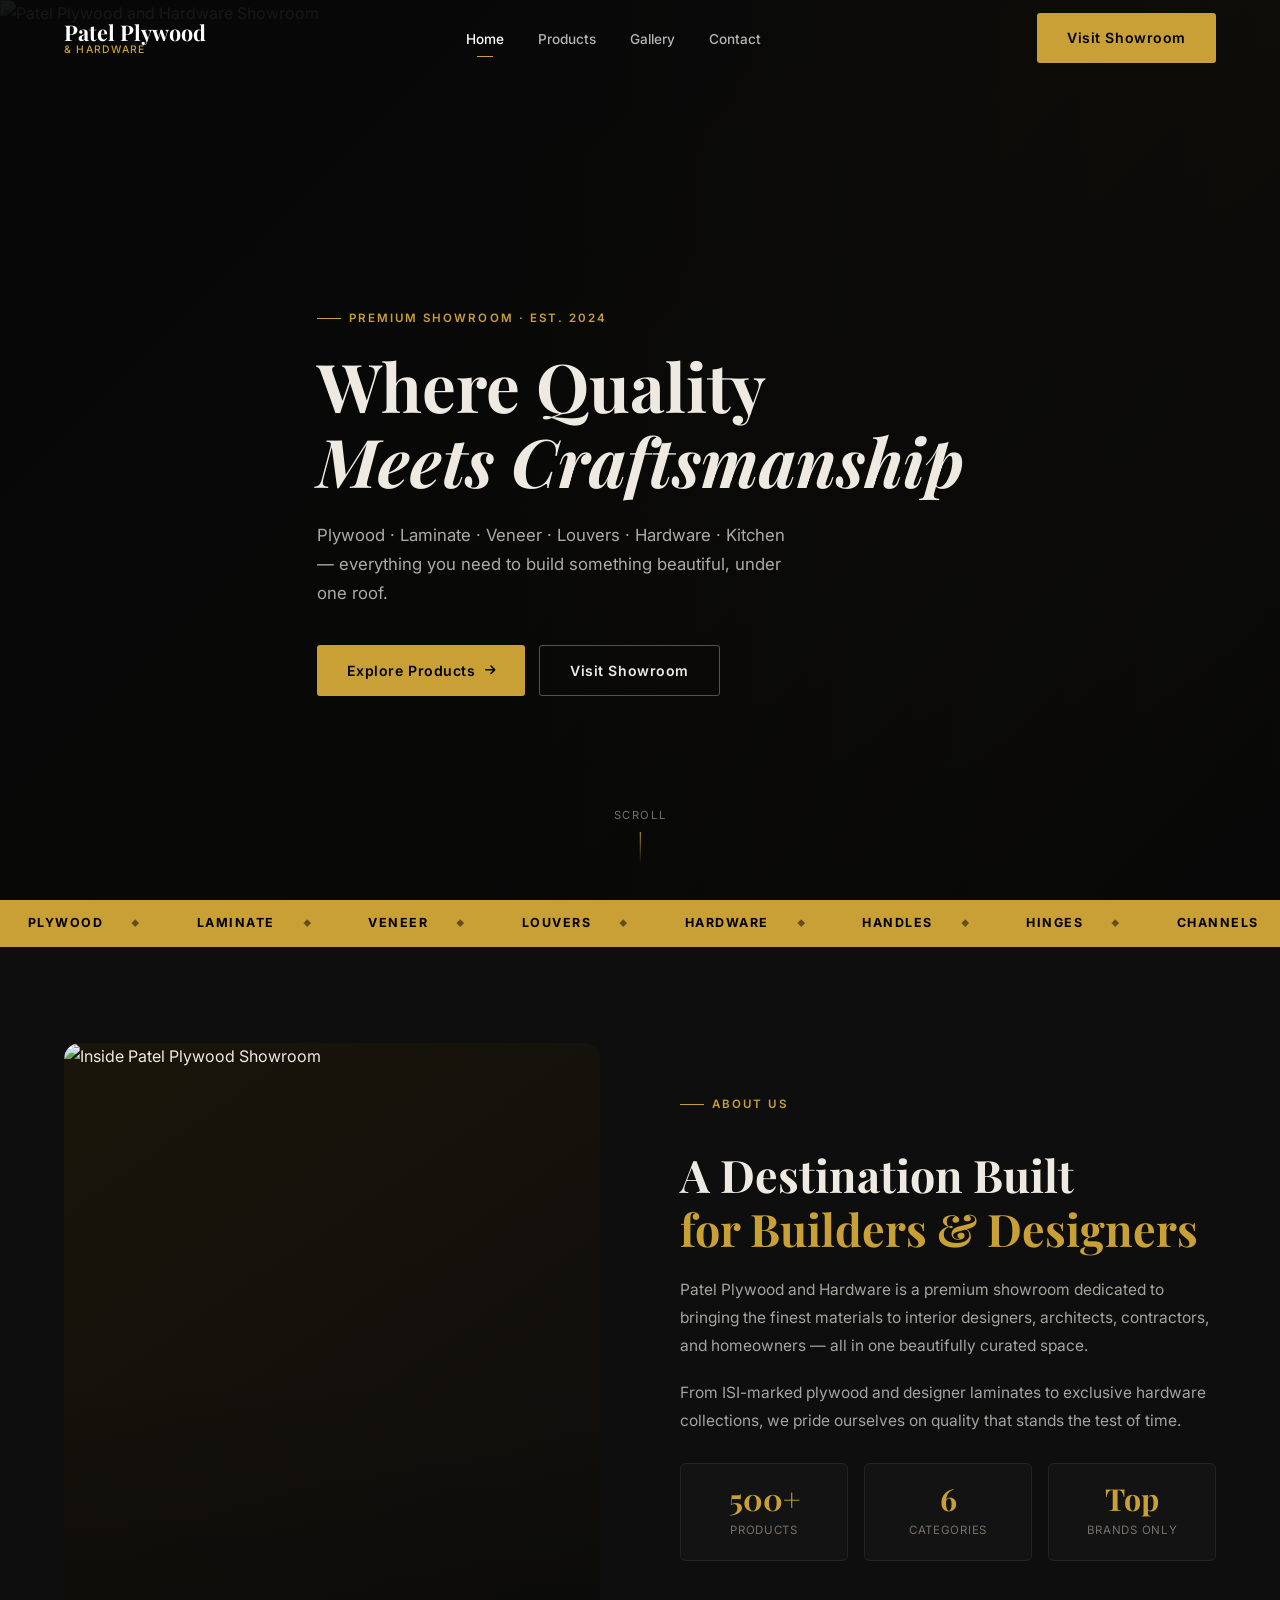
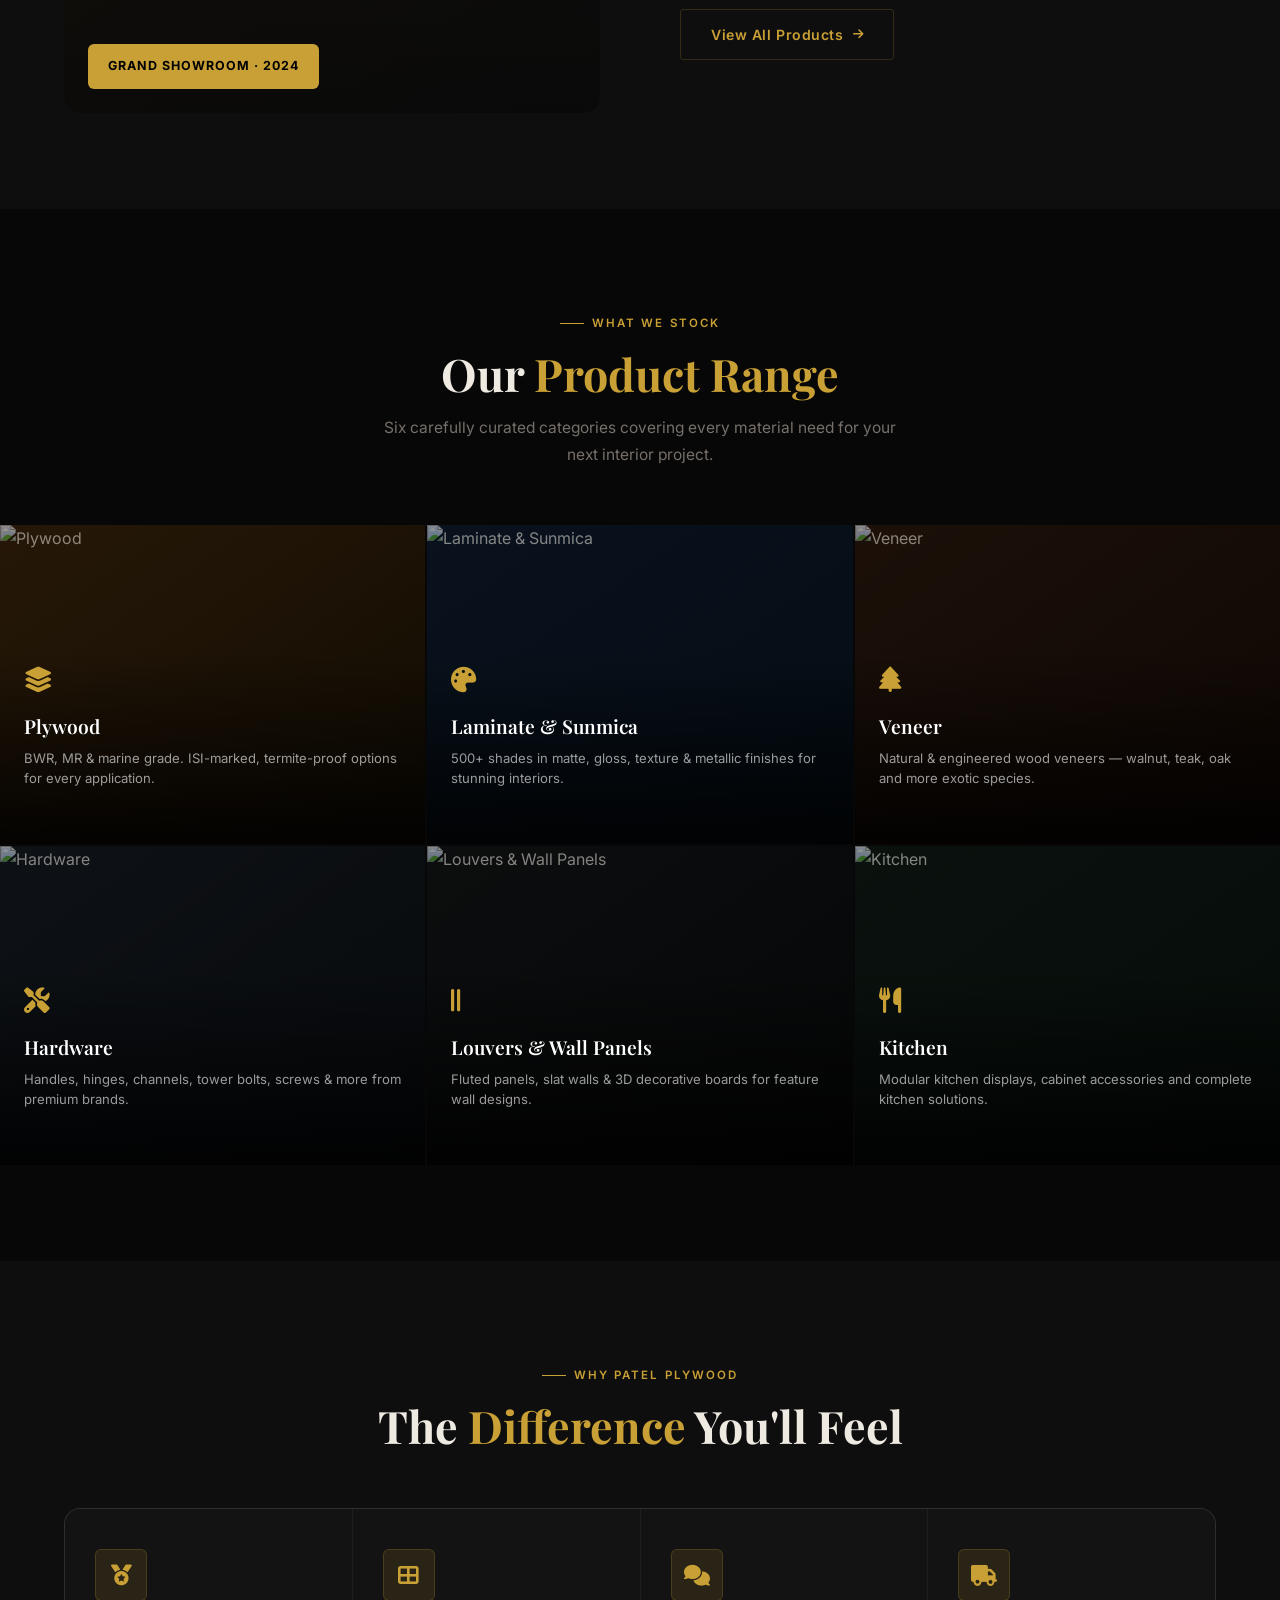
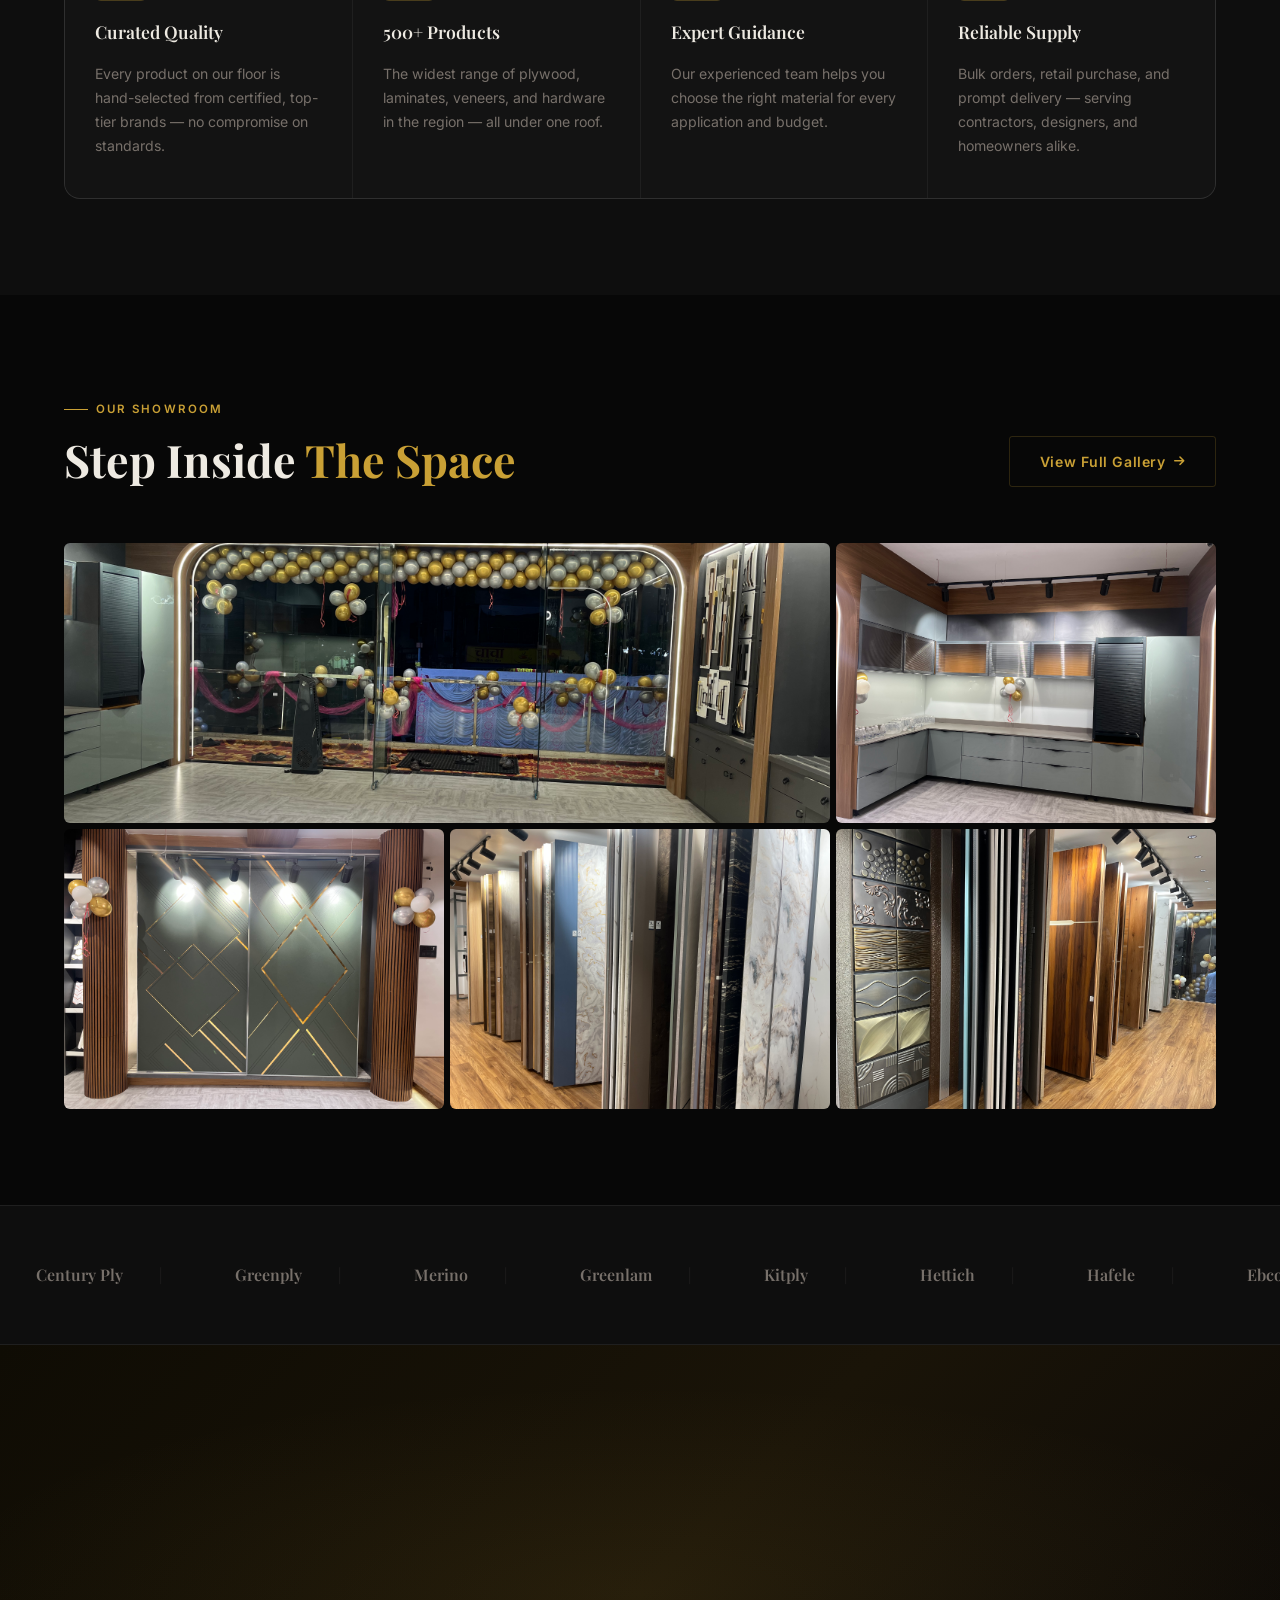
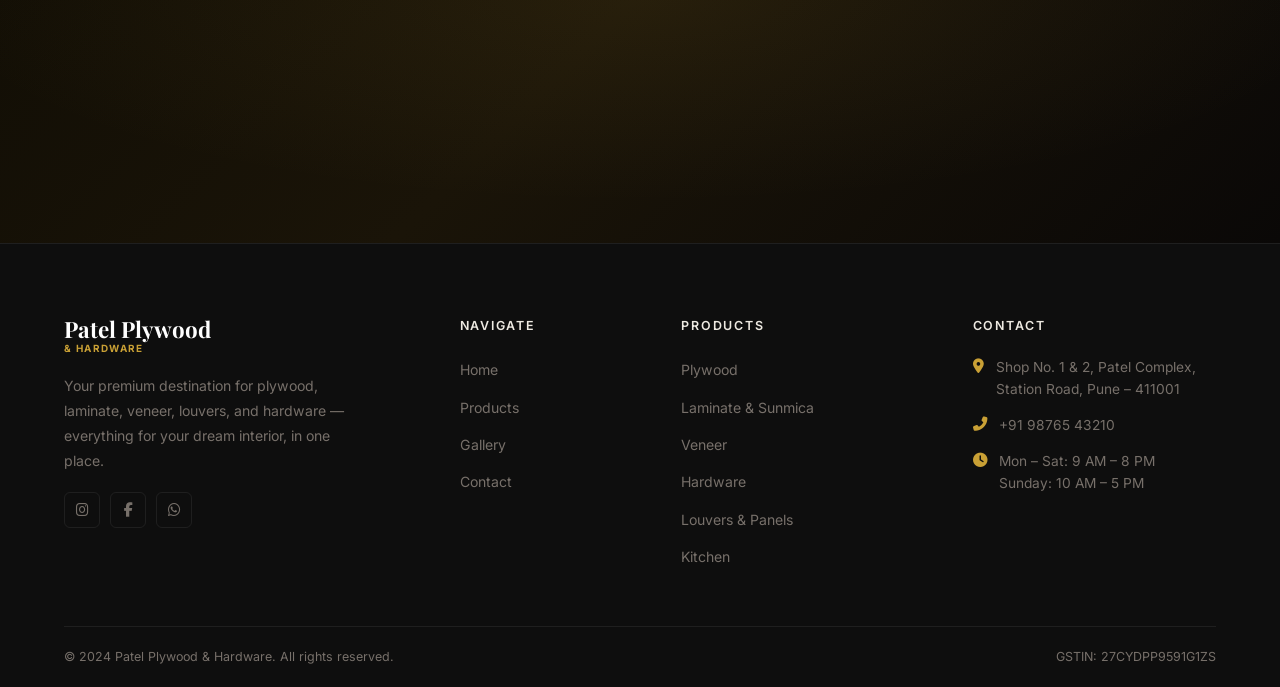
==== commit 3de3ce73: "Update gallery with real uploaded image filenames Mapped all 13 uploaded photos (IMG_5498–IMG_5509, " ====
--- a/index.html
+++ b/index.html
@@ -249,24 +249,24 @@
         <a href="gallery.html" class="btn btn-outline-gold">View Full Gallery <i class="fas fa-arrow-right"></i></a>
       </div>
       <div class="gallery-grid">
-        <div class="gal-item reveal" data-src="images/gallery/g1.jpg">
-          <img src="images/gallery/g1.jpg" alt="Showroom entrance" loading="lazy" />
-          <div class="gal-overlay"><i class="fas fa-expand"></i></div>
-        </div>
-        <div class="gal-item reveal reveal-d1" data-src="images/gallery/g2.jpg">
-          <img src="images/gallery/g2.jpg" alt="Kitchen display" loading="lazy" />
-          <div class="gal-overlay"><i class="fas fa-expand"></i></div>
-        </div>
-        <div class="gal-item reveal reveal-d2" data-src="images/gallery/g3.jpg">
-          <img src="images/gallery/g3.jpg" alt="Hardware wall" loading="lazy" />
-          <div class="gal-overlay"><i class="fas fa-expand"></i></div>
-        </div>
-        <div class="gal-item reveal" data-src="images/gallery/g4.jpg">
-          <img src="images/gallery/g4.jpg" alt="Laminate display" loading="lazy" />
-          <div class="gal-overlay"><i class="fas fa-expand"></i></div>
-        </div>
-        <div class="gal-item reveal reveal-d1" data-src="images/gallery/g5.jpg">
-          <img src="images/gallery/g5.jpg" alt="Veneer corridor" loading="lazy" />
+        <div class="gal-item reveal" data-src="images/gallery/IMG_5498.jpeg">
+          <img src="images/gallery/IMG_5498.jpeg" alt="Patel Plywood Showroom" loading="lazy" />
+          <div class="gal-overlay"><i class="fas fa-expand"></i></div>
+        </div>
+        <div class="gal-item reveal reveal-d1" data-src="images/gallery/IMG_5499.jpeg">
+          <img src="images/gallery/IMG_5499.jpeg" alt="Hardware display" loading="lazy" />
+          <div class="gal-overlay"><i class="fas fa-expand"></i></div>
+        </div>
+        <div class="gal-item reveal reveal-d2" data-src="images/gallery/IMG_5502.jpeg">
+          <img src="images/gallery/IMG_5502.jpeg" alt="Decorative laminates" loading="lazy" />
+          <div class="gal-overlay"><i class="fas fa-expand"></i></div>
+        </div>
+        <div class="gal-item reveal" data-src="images/gallery/IMG_5504.jpeg">
+          <img src="images/gallery/IMG_5504.jpeg" alt="Modular kitchen display" loading="lazy" />
+          <div class="gal-overlay"><i class="fas fa-expand"></i></div>
+        </div>
+        <div class="gal-item reveal reveal-d1" data-src="images/gallery/IMG_5503.jpeg">
+          <img src="images/gallery/IMG_5503.jpeg" alt="Showroom interior" loading="lazy" />
           <div class="gal-overlay"><i class="fas fa-expand"></i></div>
         </div>
       </div>
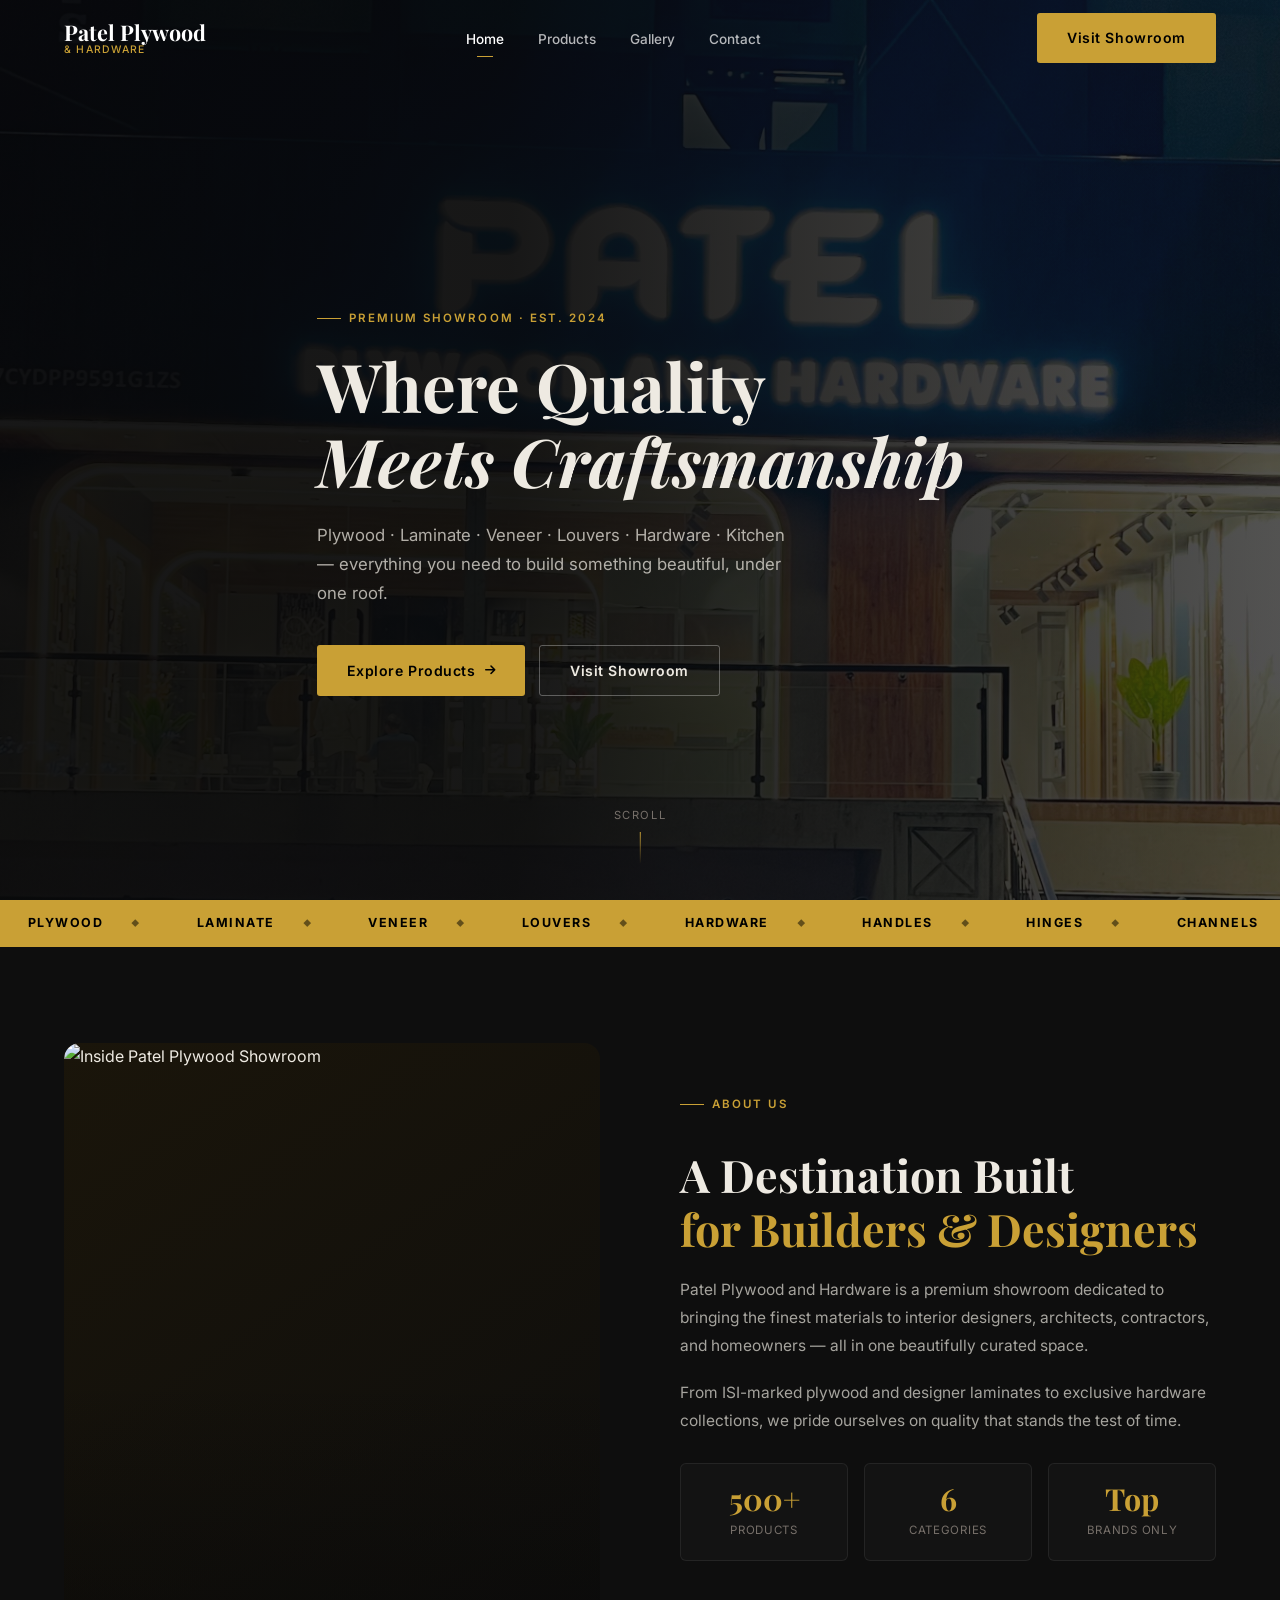
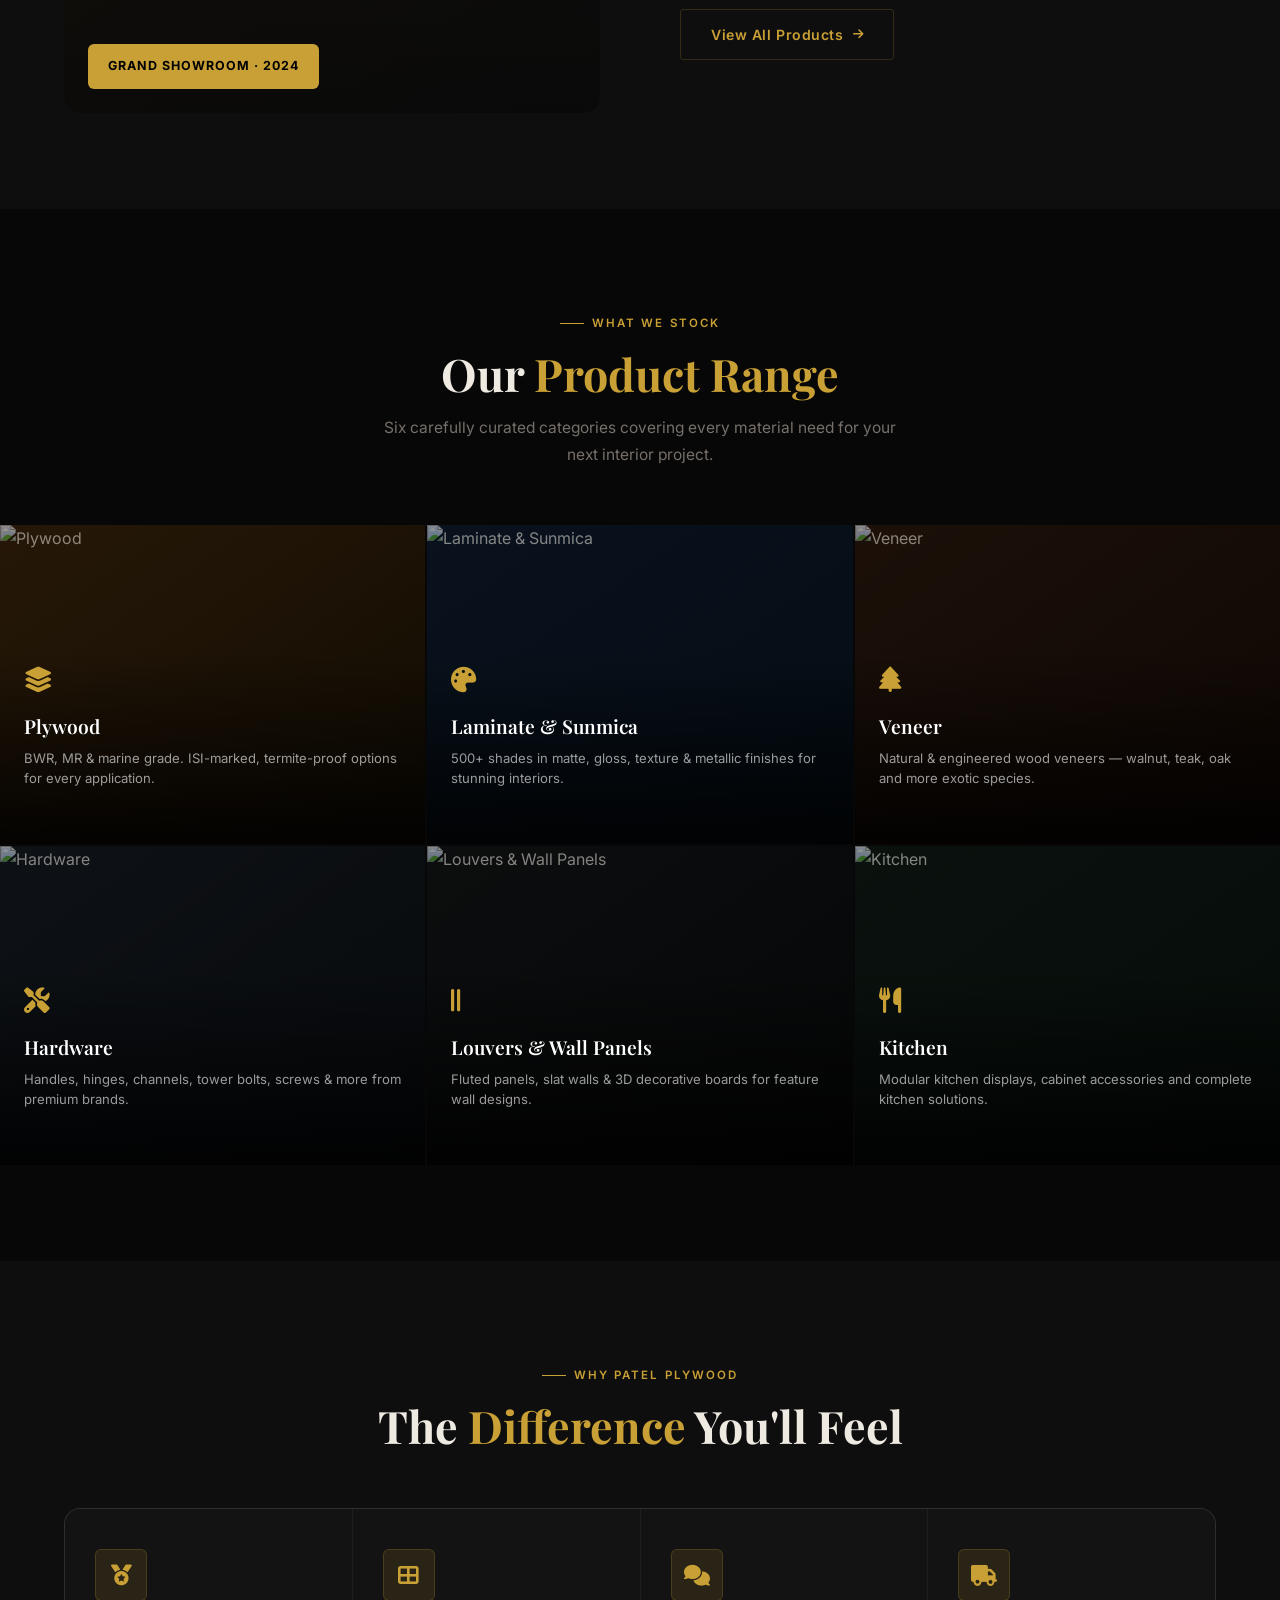
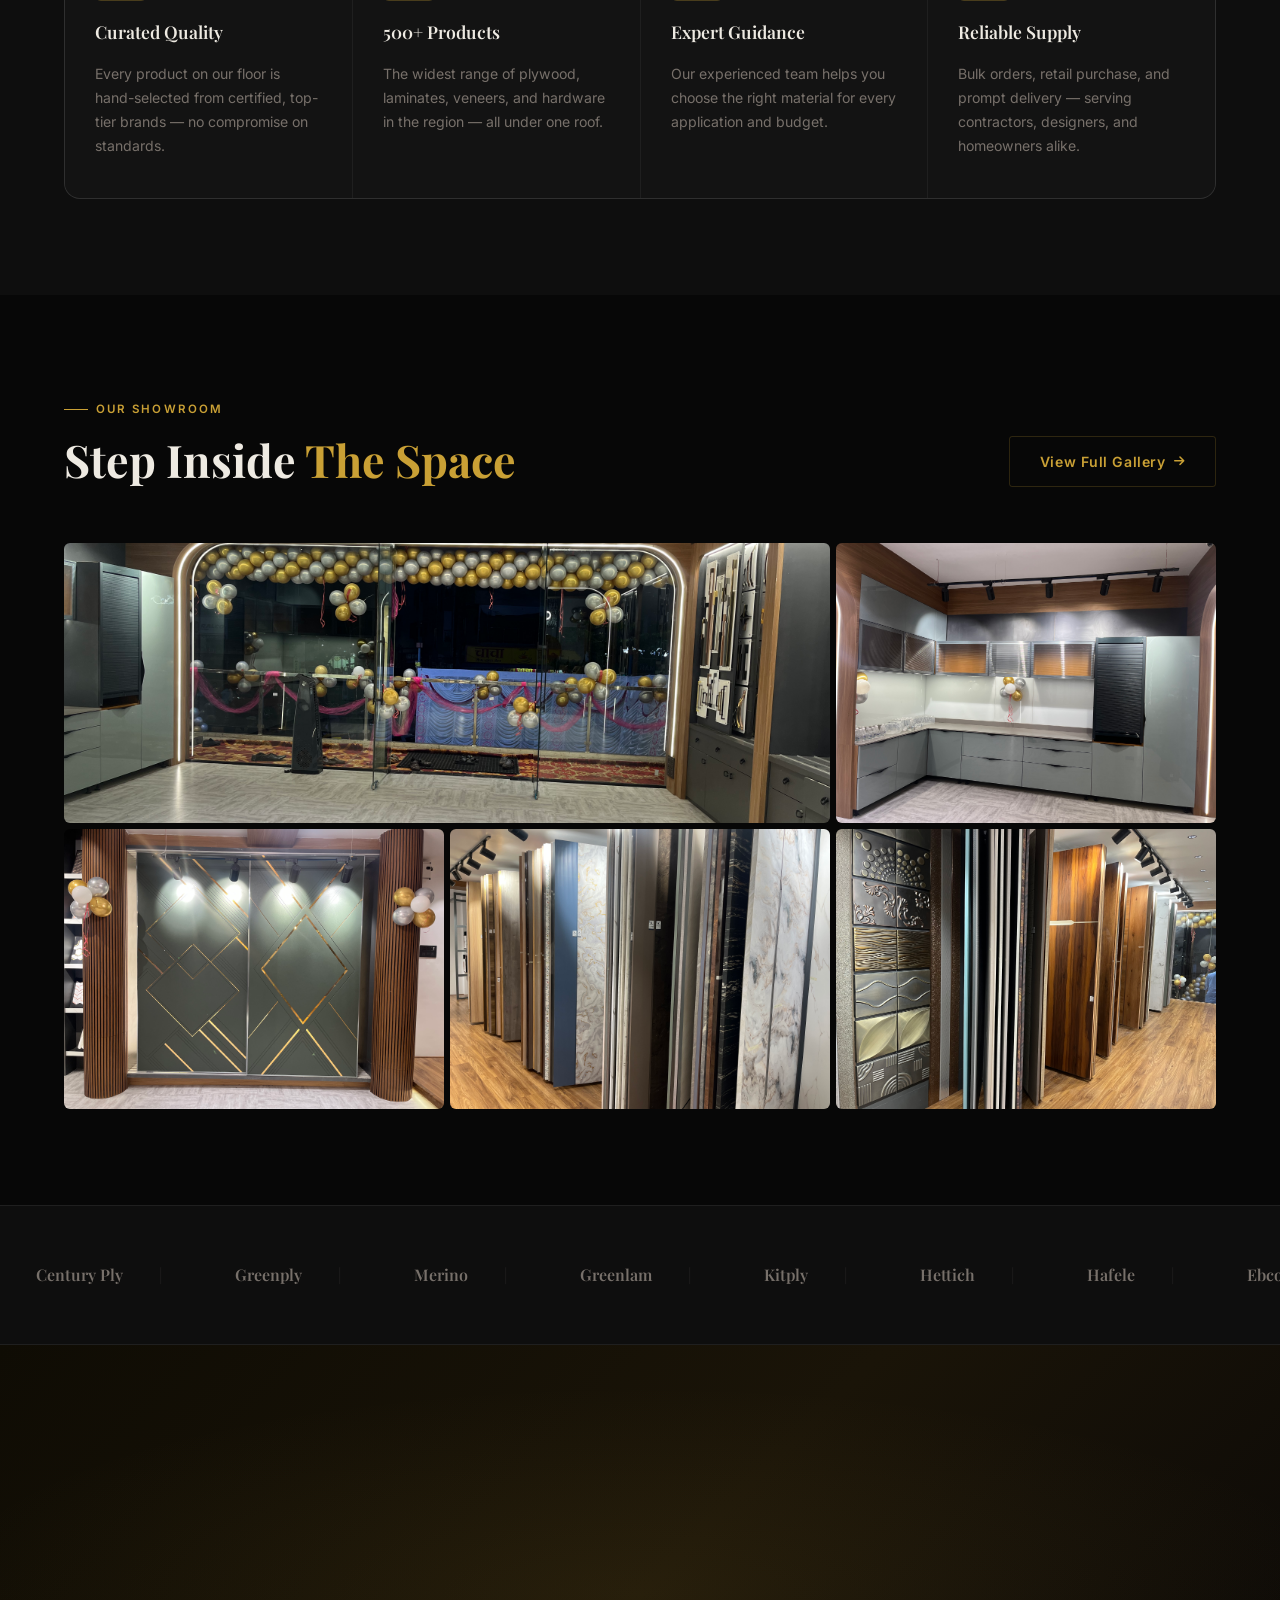
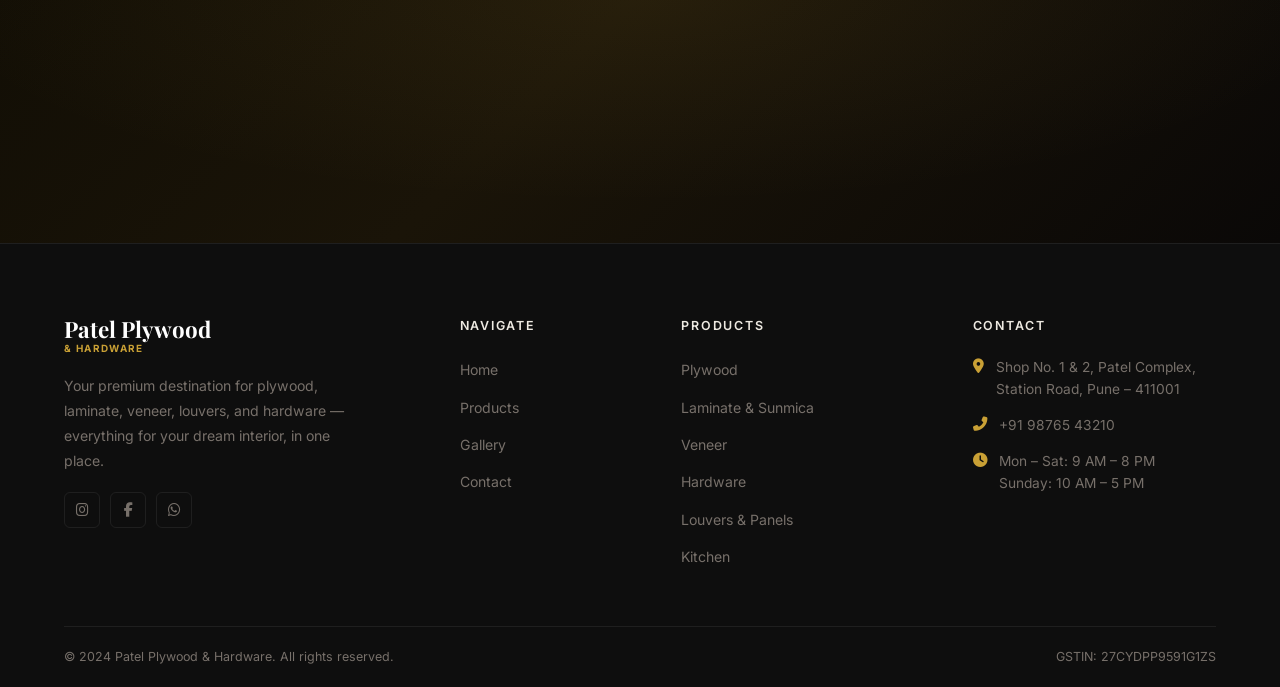
==== commit bb2ff5d4: "Set exterior night shot as homepage hero background https://claude.ai/code/session_01NXrgqVkszztDVKq" ====
--- a/index.html
+++ b/index.html
@@ -36,7 +36,7 @@
   <!-- ── HERO ── -->
   <section class="hero">
     <div class="hero-bg">
-      <img src="images/hero-bg.jpg" alt="Patel Plywood and Hardware Showroom" />
+      <img src="images/gallery/a6fcfcae-371f-402a-91fb-f457fe284eb6.jpeg" alt="Patel Plywood and Hardware Showroom" />
     </div>
     <div class="container">
       <div class="hero-body">
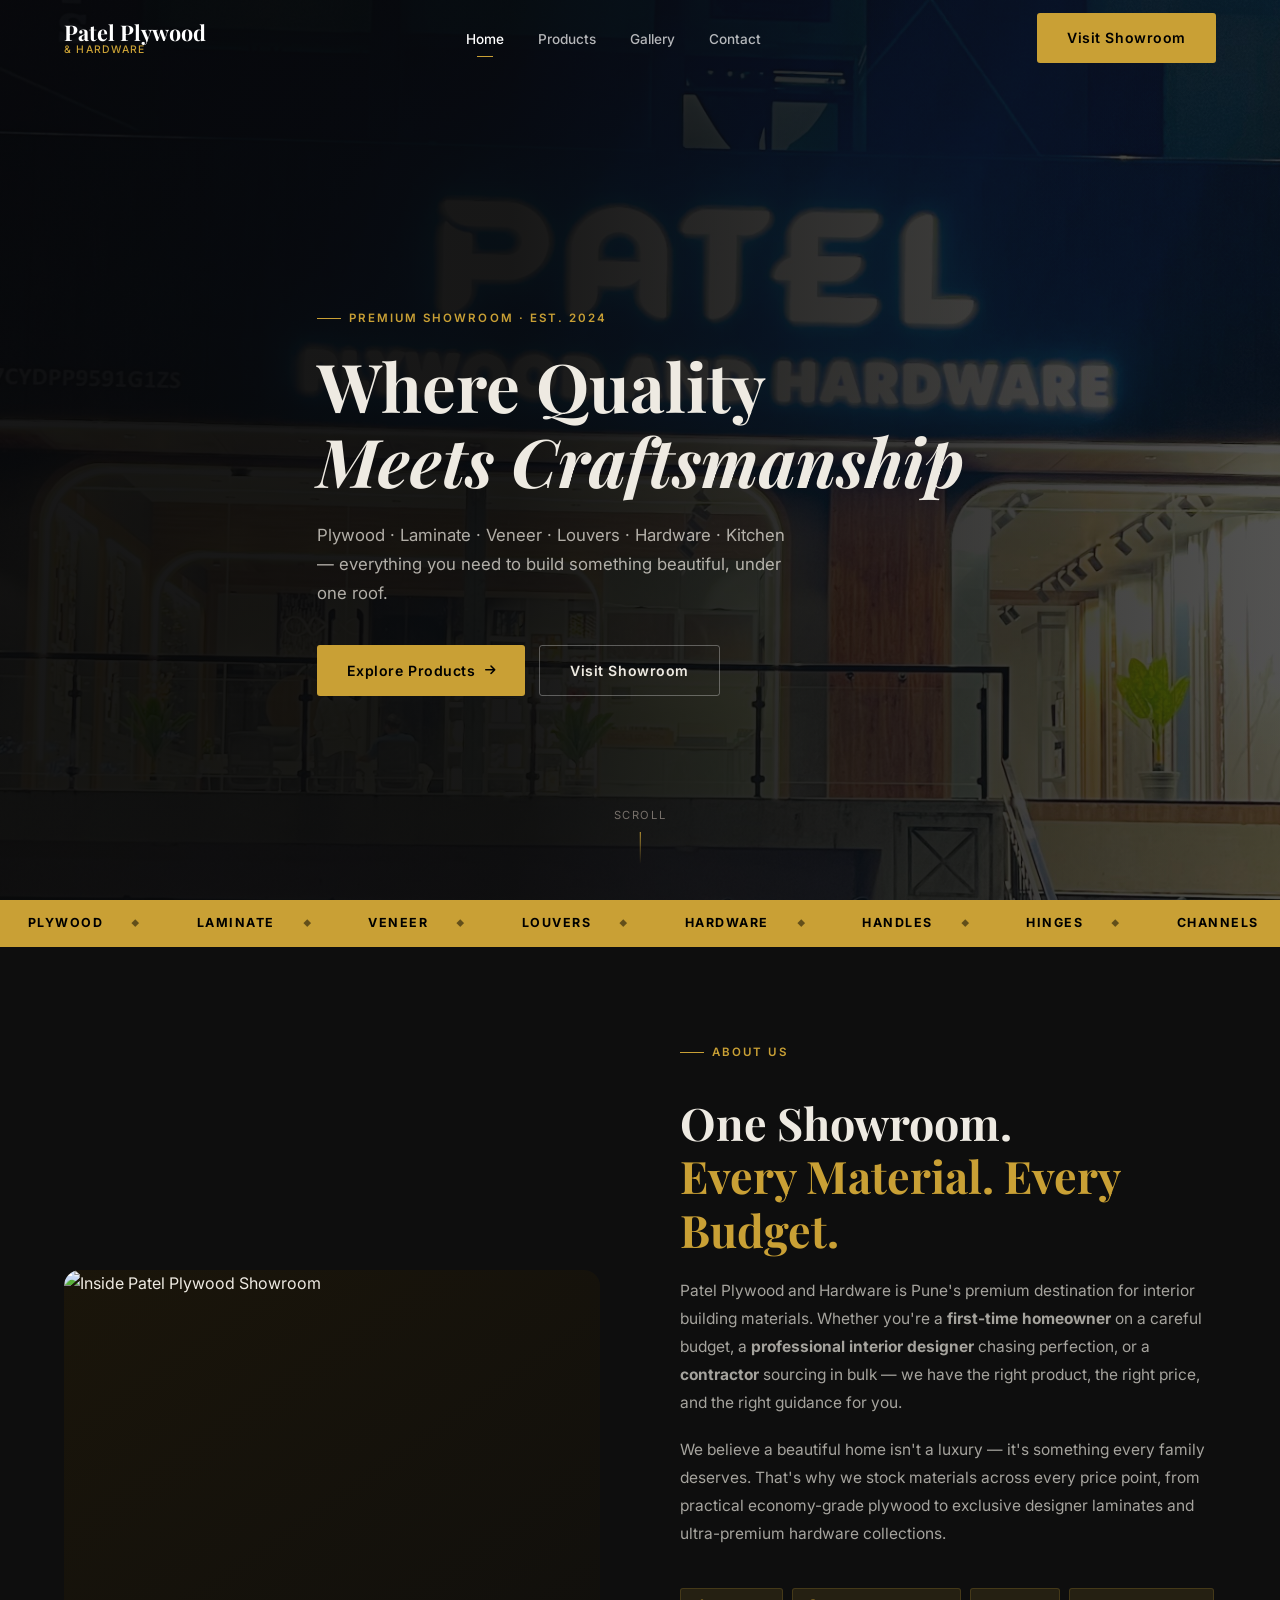
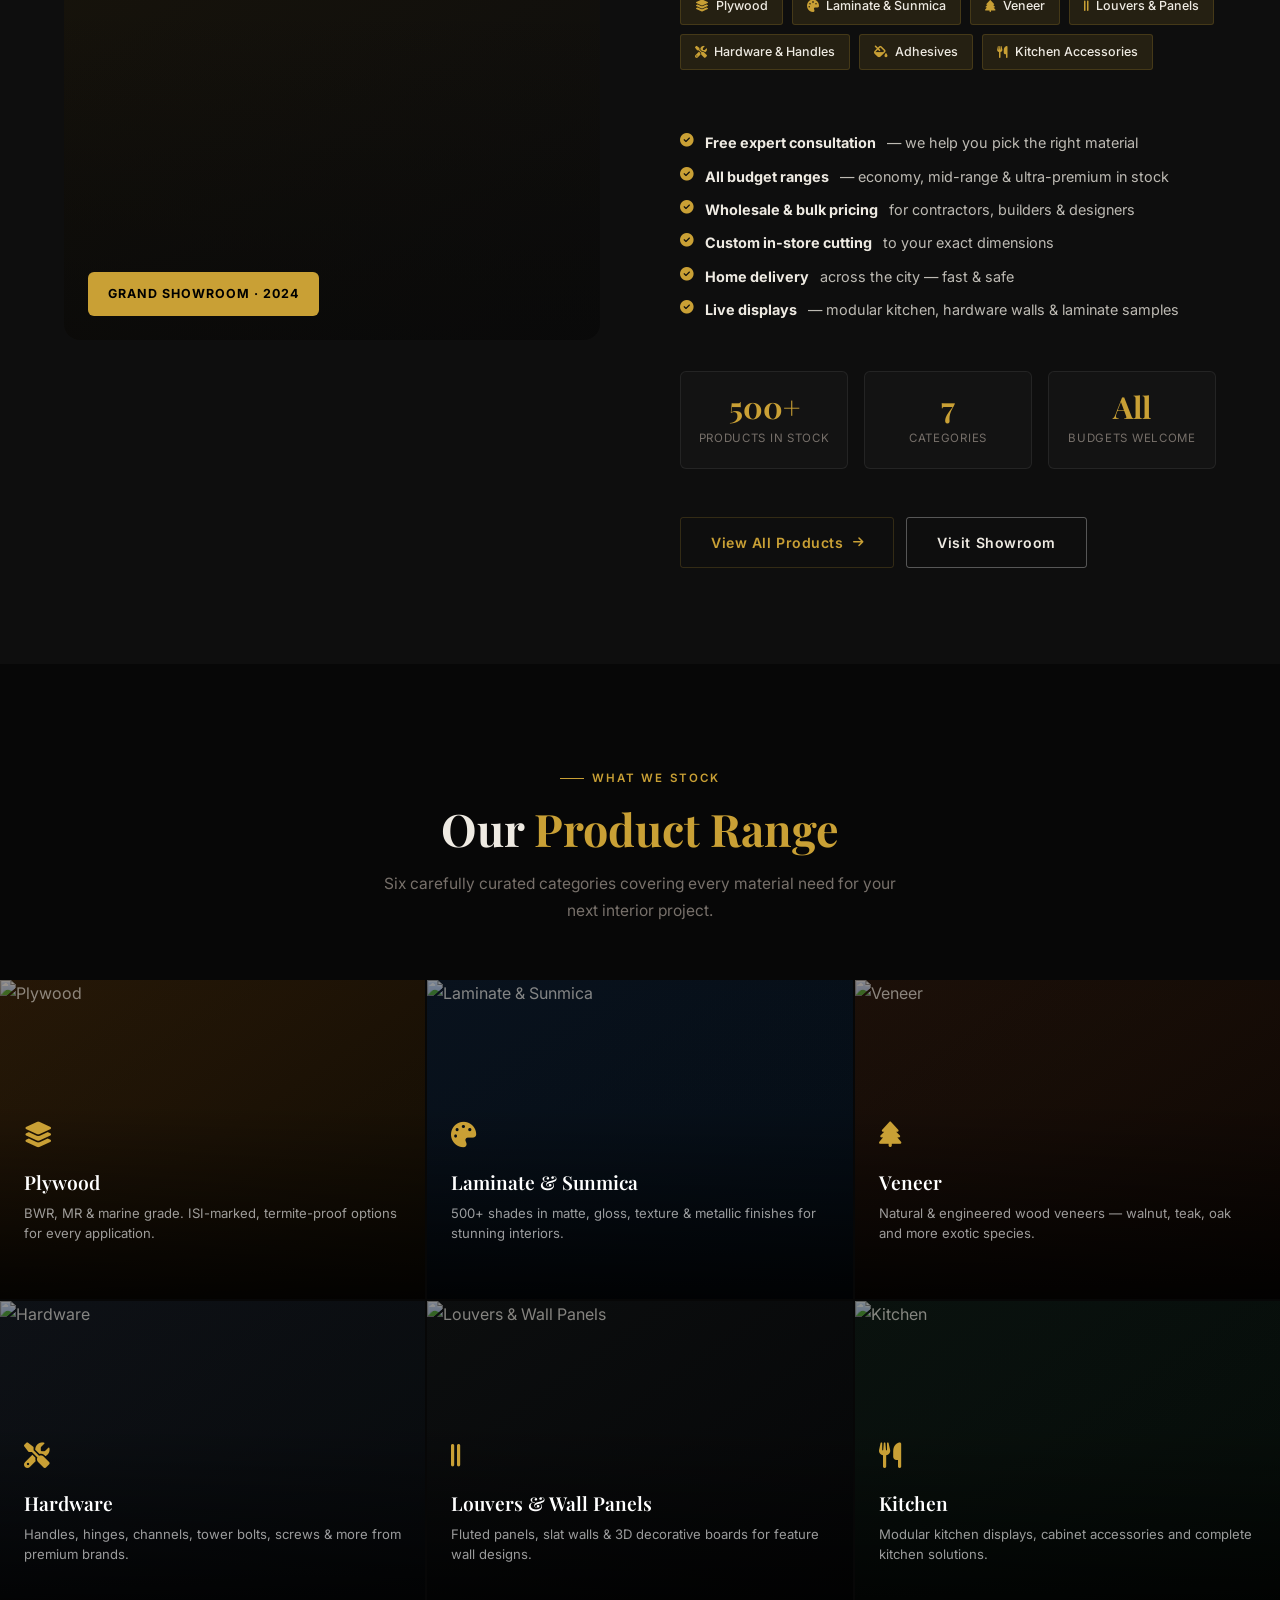
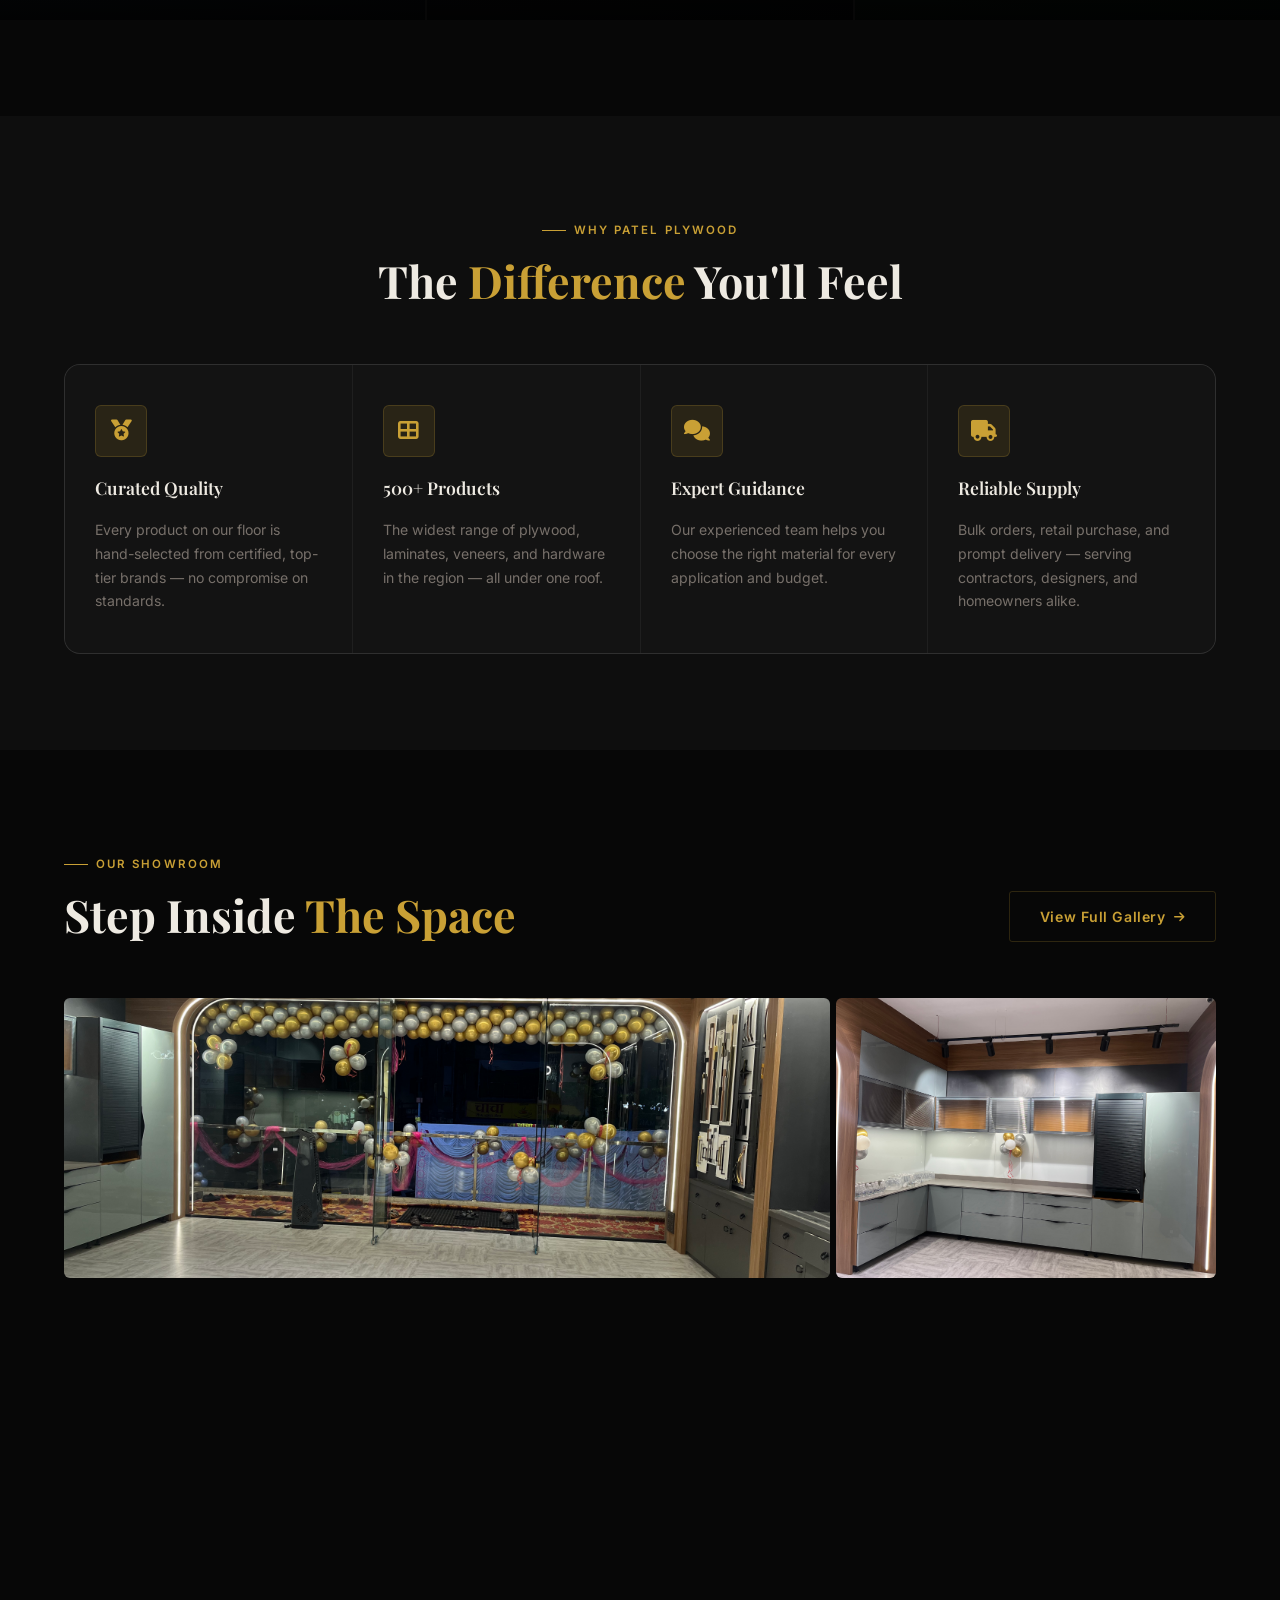
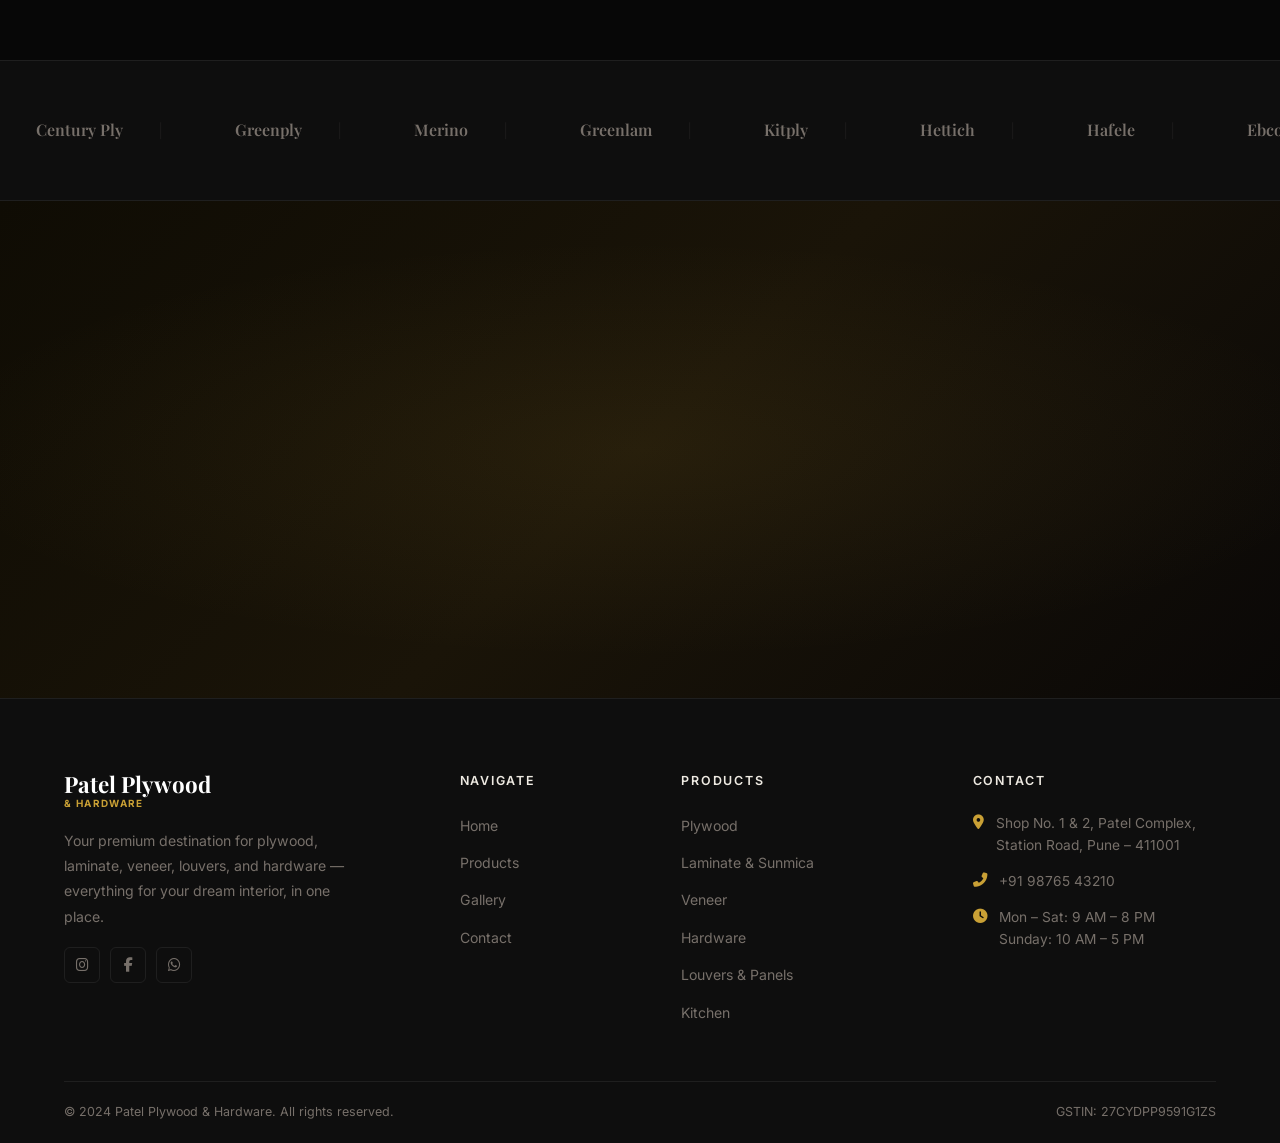
==== commit 69ce2584: "Rewrite About section with compelling content for all customer ranges - New headline: 'One Showroom." ====
--- a/index.html
+++ b/index.html
@@ -96,25 +96,49 @@
         </div>
         <div class="about-text reveal reveal-d1">
           <div class="label">About Us</div>
-          <h2 class="h2">A Destination Built<br /><span class="gold">for Builders & Designers</span></h2>
-          <p>Patel Plywood and Hardware is a premium showroom dedicated to bringing the finest materials to interior designers, architects, contractors, and homeowners — all in one beautifully curated space.</p>
-          <p>From ISI-marked plywood and designer laminates to exclusive hardware collections, we pride ourselves on quality that stands the test of time.</p>
+          <h2 class="h2">One Showroom.<br /><span class="gold">Every Material. Every Budget.</span></h2>
+          <p>Patel Plywood and Hardware is Pune's premium destination for interior building materials. Whether you're a <strong>first-time homeowner</strong> on a careful budget, a <strong>professional interior designer</strong> chasing perfection, or a <strong>contractor</strong> sourcing in bulk — we have the right product, the right price, and the right guidance for you.</p>
+          <p>We believe a beautiful home isn't a luxury — it's something every family deserves. That's why we stock materials across every price point, from practical economy-grade plywood to exclusive designer laminates and ultra-premium hardware collections.</p>
+
+          <!-- Product Categories -->
+          <div class="about-cats">
+            <span><i class="fas fa-layer-group"></i> Plywood</span>
+            <span><i class="fas fa-palette"></i> Laminate & Sunmica</span>
+            <span><i class="fas fa-tree"></i> Veneer</span>
+            <span><i class="fas fa-grip-lines-vertical"></i> Louvers & Panels</span>
+            <span><i class="fas fa-tools"></i> Hardware & Handles</span>
+            <span><i class="fas fa-fill-drip"></i> Adhesives</span>
+            <span><i class="fas fa-utensils"></i> Kitchen Accessories</span>
+          </div>
+
+          <!-- Services -->
+          <ul class="about-services">
+            <li><i class="fas fa-check-circle"></i> <strong>Free expert consultation</strong> — we help you pick the right material</li>
+            <li><i class="fas fa-check-circle"></i> <strong>All budget ranges</strong> — economy, mid-range & ultra-premium in stock</li>
+            <li><i class="fas fa-check-circle"></i> <strong>Wholesale & bulk pricing</strong> for contractors, builders & designers</li>
+            <li><i class="fas fa-check-circle"></i> <strong>Custom in-store cutting</strong> to your exact dimensions</li>
+            <li><i class="fas fa-check-circle"></i> <strong>Home delivery</strong> across the city — fast & safe</li>
+            <li><i class="fas fa-check-circle"></i> <strong>Live displays</strong> — modular kitchen, hardware walls & laminate samples</li>
+          </ul>
+
           <div class="about-stats">
             <div class="about-stat">
-              <div class="about-stat-num">500<span style="color:var(--gold)">+</span></div>
-              <div class="about-stat-label">Products</div>
+              <div class="about-stat-num">500+</div>
+              <div class="about-stat-label">Products in Stock</div>
             </div>
             <div class="about-stat">
-              <div class="about-stat-num">6</div>
+              <div class="about-stat-num">7</div>
               <div class="about-stat-label">Categories</div>
             </div>
             <div class="about-stat">
-              <div class="about-stat-num">Top</div>
-              <div class="about-stat-label">Brands Only</div>
+              <div class="about-stat-num">All</div>
+              <div class="about-stat-label">Budgets Welcome</div>
             </div>
           </div>
-          <div style="margin-top:28px;">
+
+          <div style="margin-top:28px;display:flex;gap:12px;flex-wrap:wrap;">
             <a href="products.html" class="btn btn-outline-gold">View All Products <i class="fas fa-arrow-right"></i></a>
+            <a href="contact.html" class="btn btn-outline">Visit Showroom</a>
           </div>
         </div>
       </div>
--- a/css/style.css
+++ b/css/style.css
@@ -202,6 +202,29 @@
   margin-bottom:6px;
 }
 .about-stat-label { font-size:.72rem; color:var(--sub); letter-spacing:.06em; text-transform:uppercase; }
+
+/* ── ABOUT EXTRAS ────────────────────────── */
+.about-cats {
+  display:flex; flex-wrap:wrap; gap:9px; margin:20px 0;
+}
+.about-cats span {
+  display:inline-flex; align-items:center; gap:7px;
+  padding:7px 14px; border-radius:3px;
+  background:var(--gold-dim); border:1px solid var(--gold-border);
+  font-size:.78rem; font-weight:500; color:var(--text);
+}
+.about-cats span i { color:var(--gold); font-size:.75rem; }
+
+.about-services {
+  display:flex; flex-direction:column; gap:11px;
+  margin:22px 0; list-style:none;
+}
+.about-services li {
+  display:flex; align-items:flex-start; gap:11px;
+  font-size:.9rem; color:rgba(238,234,226,.78); line-height:1.55;
+}
+.about-services li i { color:var(--gold); font-size:.85rem; margin-top:2px; flex-shrink:0; }
+.about-services li strong { color:var(--text); }
 
 /* ── PRODUCTS GRID (homepage) ────────────── */
 .cat-grid { display:grid; grid-template-columns:repeat(3,1fr); gap:2px; }
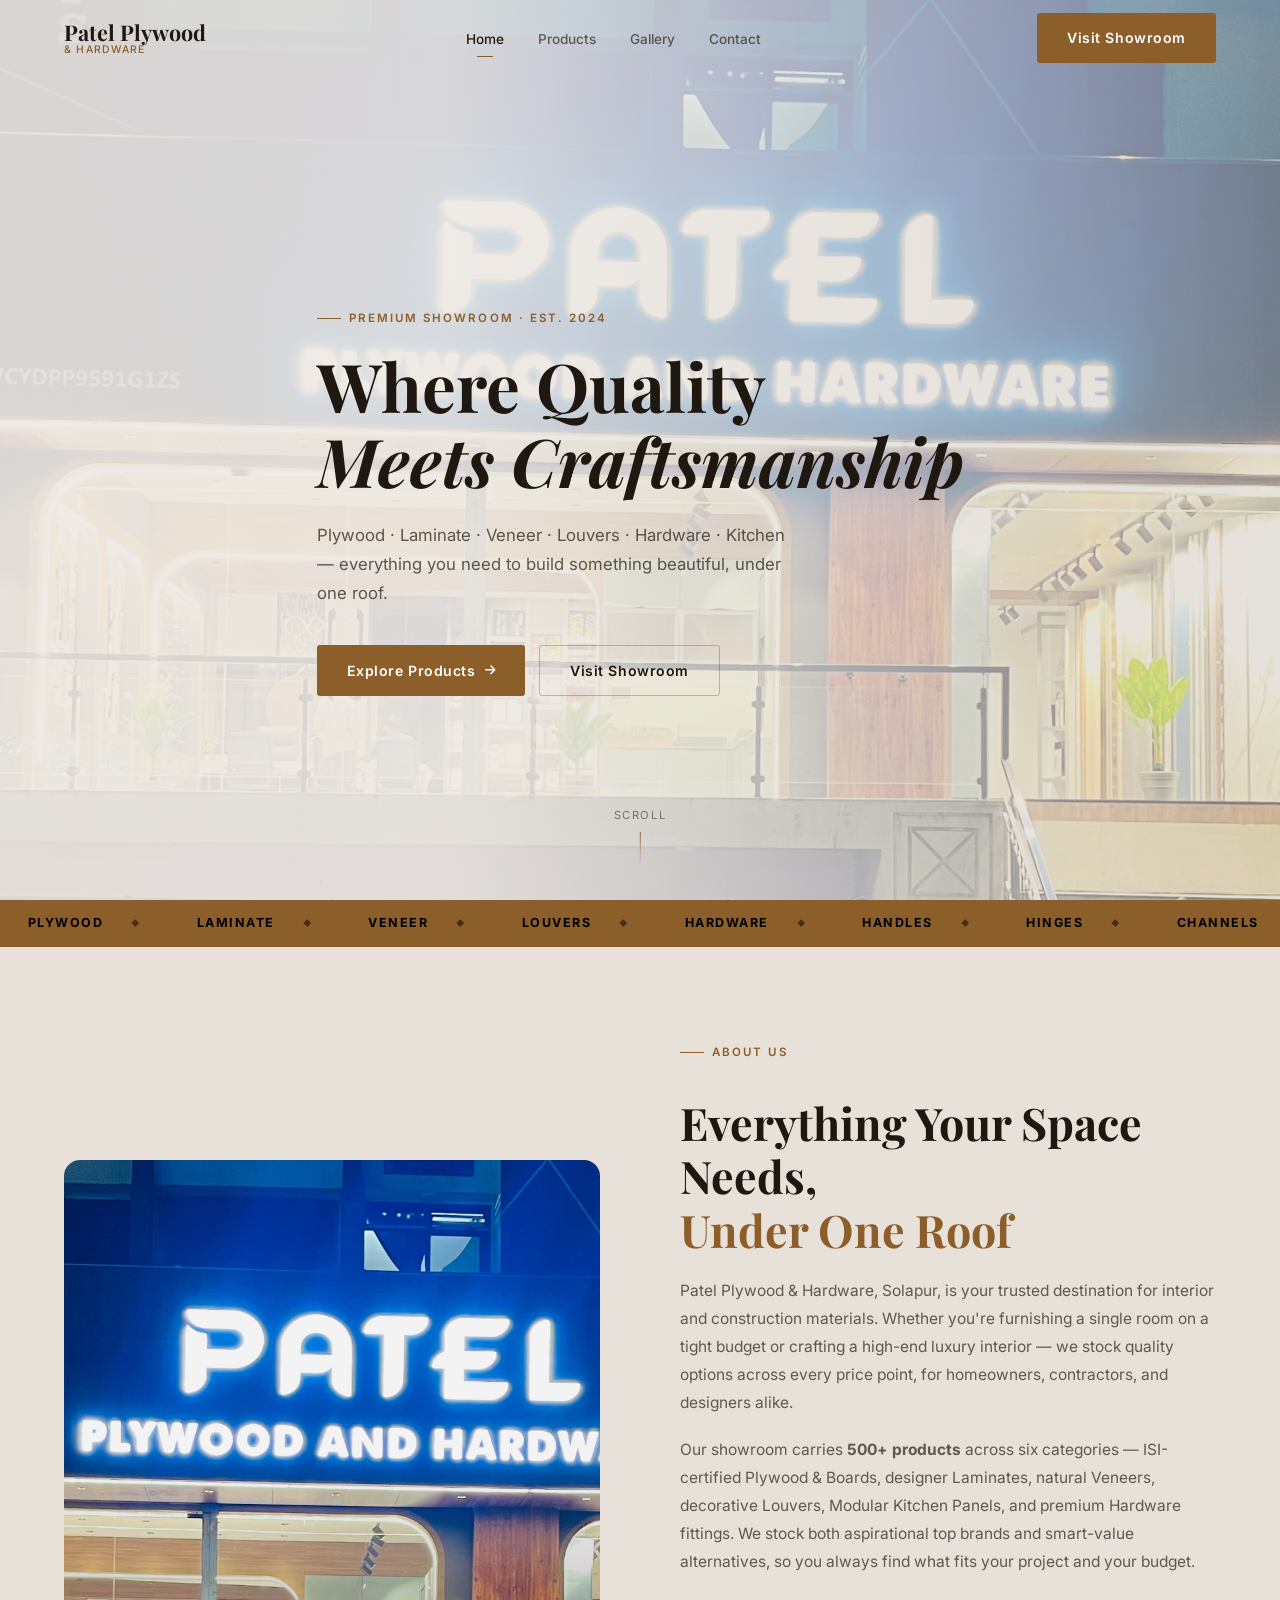
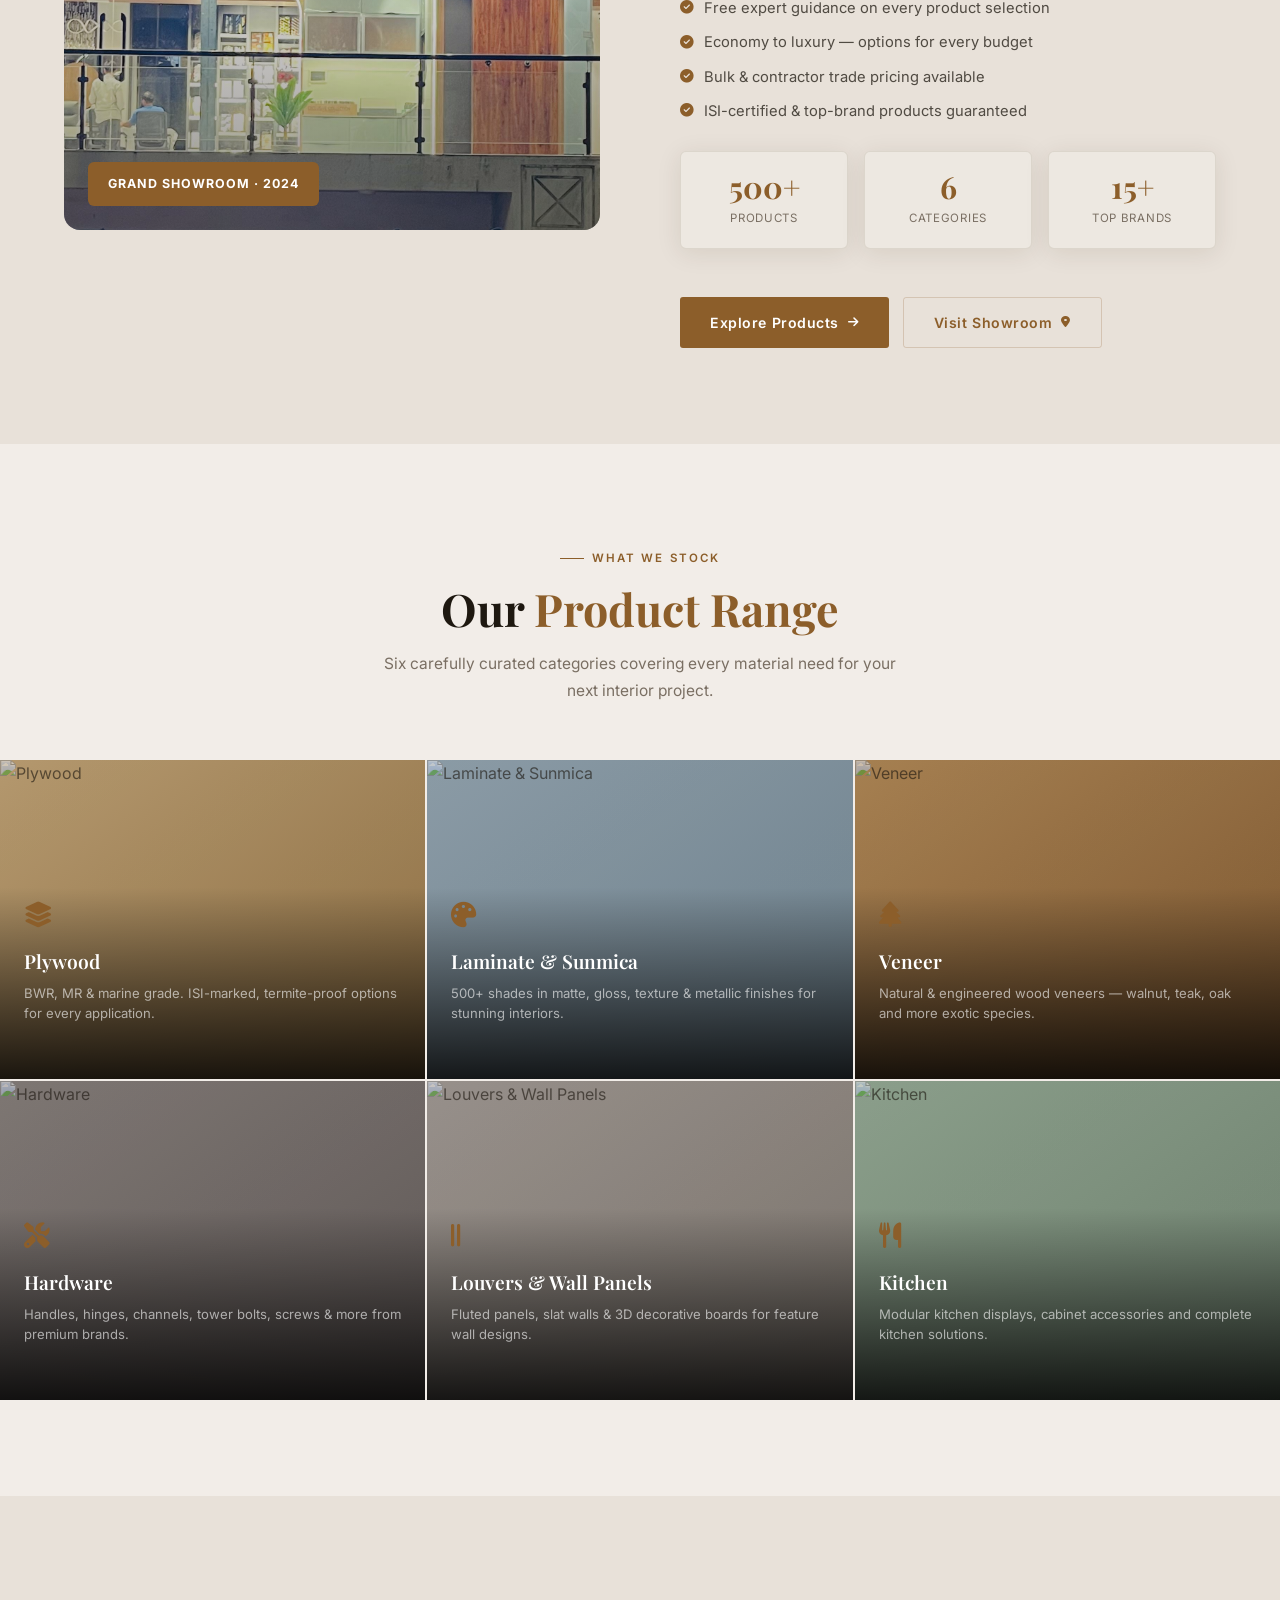
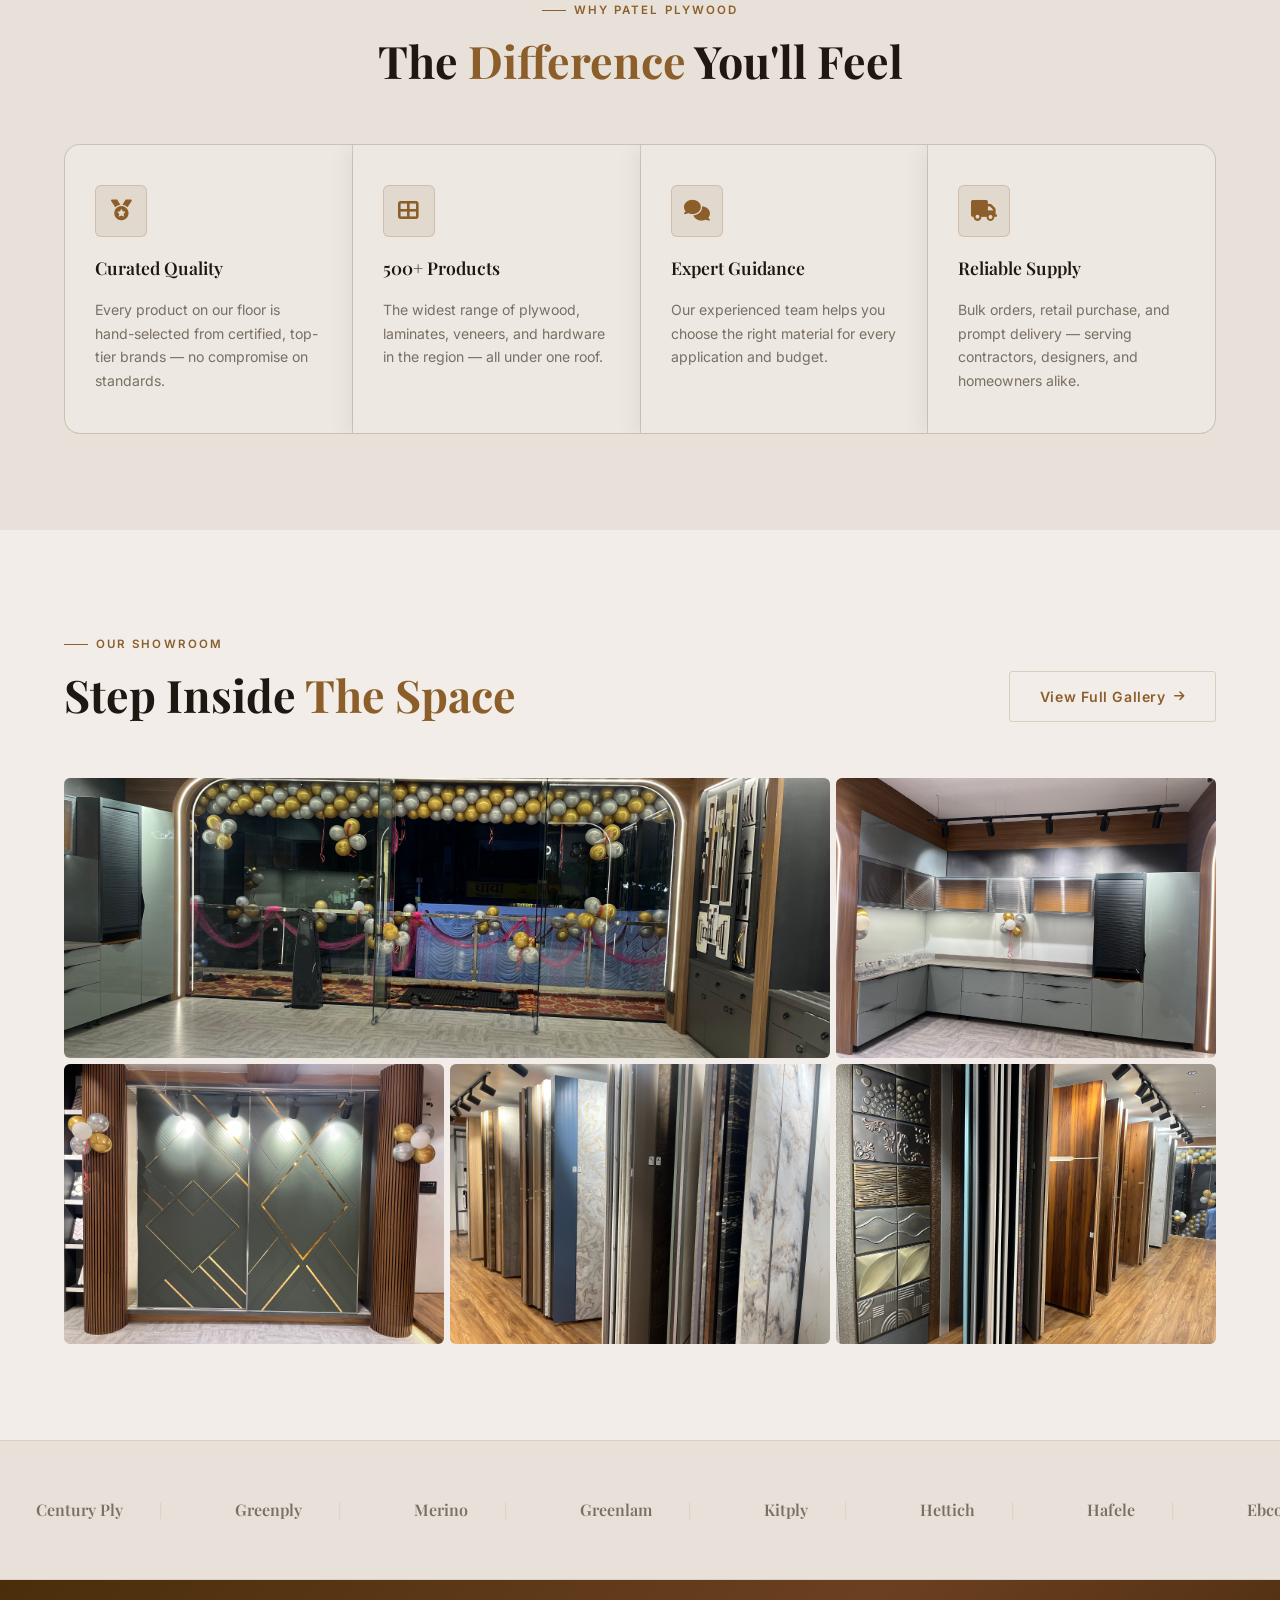
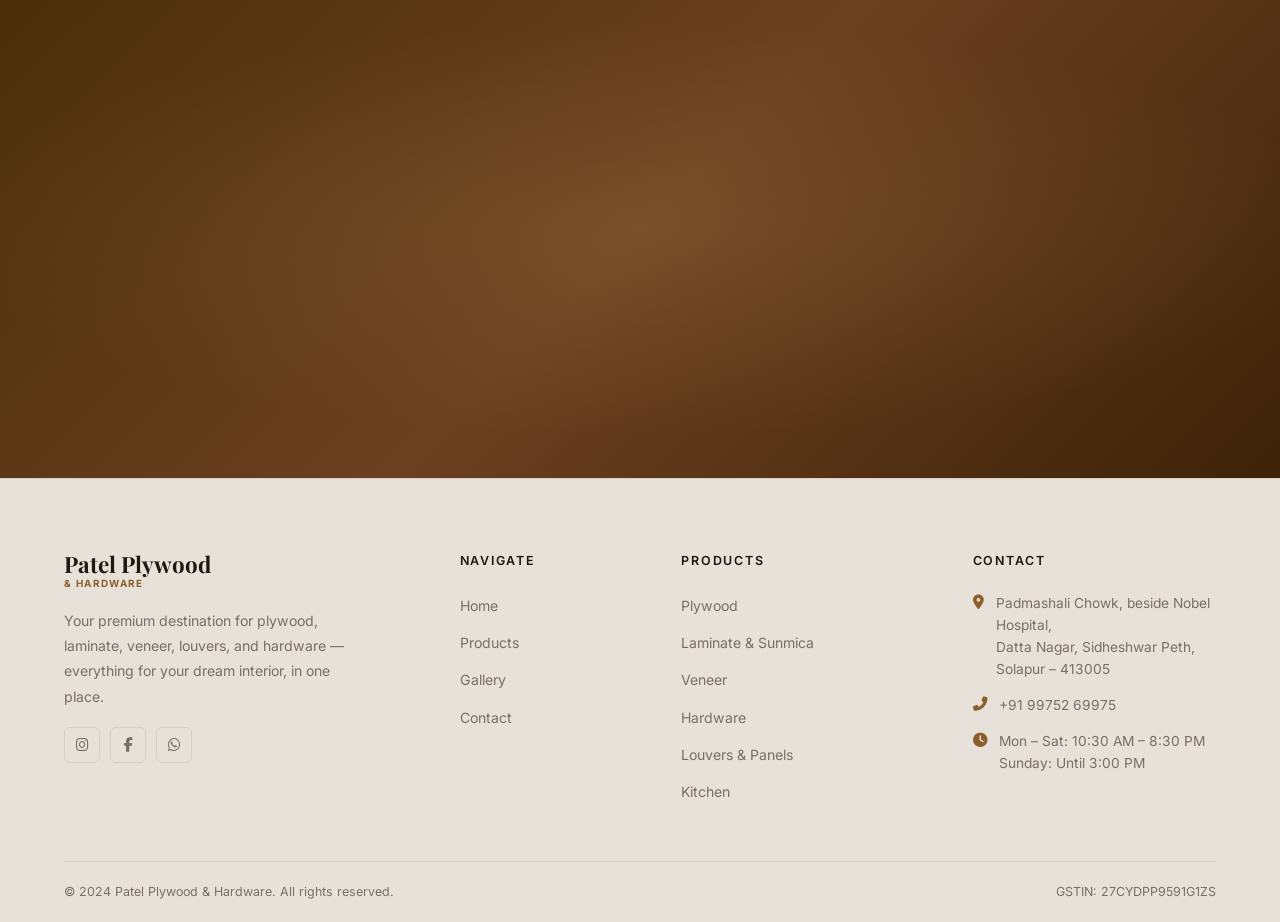
==== commit d2810143: "changes for overall content" ====
--- a/index.html
+++ b/index.html
@@ -91,54 +91,37 @@
     <div class="container">
       <div class="about-grid">
         <div class="about-img-wrap reveal">
-          <img src="images/about-showroom.jpg" alt="Inside Patel Plywood Showroom" loading="lazy" />
+          <img src="images/about-showroom.jpeg" alt="Inside Patel Plywood Showroom" loading="lazy" />
           <div class="about-badge">Grand Showroom · 2024</div>
         </div>
         <div class="about-text reveal reveal-d1">
           <div class="label">About Us</div>
-          <h2 class="h2">One Showroom.<br /><span class="gold">Every Material. Every Budget.</span></h2>
-          <p>Patel Plywood and Hardware is Pune's premium destination for interior building materials. Whether you're a <strong>first-time homeowner</strong> on a careful budget, a <strong>professional interior designer</strong> chasing perfection, or a <strong>contractor</strong> sourcing in bulk — we have the right product, the right price, and the right guidance for you.</p>
-          <p>We believe a beautiful home isn't a luxury — it's something every family deserves. That's why we stock materials across every price point, from practical economy-grade plywood to exclusive designer laminates and ultra-premium hardware collections.</p>
-
-          <!-- Product Categories -->
-          <div class="about-cats">
-            <span><i class="fas fa-layer-group"></i> Plywood</span>
-            <span><i class="fas fa-palette"></i> Laminate & Sunmica</span>
-            <span><i class="fas fa-tree"></i> Veneer</span>
-            <span><i class="fas fa-grip-lines-vertical"></i> Louvers & Panels</span>
-            <span><i class="fas fa-tools"></i> Hardware & Handles</span>
-            <span><i class="fas fa-fill-drip"></i> Adhesives</span>
-            <span><i class="fas fa-utensils"></i> Kitchen Accessories</span>
-          </div>
-
-          <!-- Services -->
-          <ul class="about-services">
-            <li><i class="fas fa-check-circle"></i> <strong>Free expert consultation</strong> — we help you pick the right material</li>
-            <li><i class="fas fa-check-circle"></i> <strong>All budget ranges</strong> — economy, mid-range & ultra-premium in stock</li>
-            <li><i class="fas fa-check-circle"></i> <strong>Wholesale & bulk pricing</strong> for contractors, builders & designers</li>
-            <li><i class="fas fa-check-circle"></i> <strong>Custom in-store cutting</strong> to your exact dimensions</li>
-            <li><i class="fas fa-check-circle"></i> <strong>Home delivery</strong> across the city — fast & safe</li>
-            <li><i class="fas fa-check-circle"></i> <strong>Live displays</strong> — modular kitchen, hardware walls & laminate samples</li>
+          <h2 class="h2">Everything Your Space Needs,<br /><span class="gold">Under One Roof</span></h2>
+          <p>Patel Plywood &amp; Hardware, Solapur, is your trusted destination for interior and construction materials. Whether you're furnishing a single room on a tight budget or crafting a high-end luxury interior — we stock quality options across every price point, for homeowners, contractors, and designers alike.</p>
+          <p>Our showroom carries <strong>500+ products</strong> across six categories — ISI-certified Plywood &amp; Boards, designer Laminates, natural Veneers, decorative Louvers, Modular Kitchen Panels, and premium Hardware fittings. We stock both aspirational top brands and smart-value alternatives, so you always find what fits your project and your budget.</p>
+          <ul class="about-features">
+            <li><i class="fas fa-check-circle"></i> Free expert guidance on every product selection</li>
+            <li><i class="fas fa-check-circle"></i> Economy to luxury — options for every budget</li>
+            <li><i class="fas fa-check-circle"></i> Bulk &amp; contractor trade pricing available</li>
+            <li><i class="fas fa-check-circle"></i> ISI-certified &amp; top-brand products guaranteed</li>
           </ul>
-
           <div class="about-stats">
             <div class="about-stat">
-              <div class="about-stat-num">500+</div>
-              <div class="about-stat-label">Products in Stock</div>
+              <div class="about-stat-num">500<span style="color:var(--gold)">+</span></div>
+              <div class="about-stat-label">Products</div>
             </div>
             <div class="about-stat">
-              <div class="about-stat-num">7</div>
+              <div class="about-stat-num">6</div>
               <div class="about-stat-label">Categories</div>
             </div>
             <div class="about-stat">
-              <div class="about-stat-num">All</div>
-              <div class="about-stat-label">Budgets Welcome</div>
+              <div class="about-stat-num">15<span style="color:var(--gold)">+</span></div>
+              <div class="about-stat-label">Top Brands</div>
             </div>
           </div>
-
-          <div style="margin-top:28px;display:flex;gap:12px;flex-wrap:wrap;">
-            <a href="products.html" class="btn btn-outline-gold">View All Products <i class="fas fa-arrow-right"></i></a>
-            <a href="contact.html" class="btn btn-outline">Visit Showroom</a>
+          <div style="margin-top:28px; display:flex; gap:14px; flex-wrap:wrap;">
+            <a href="products.html" class="btn btn-gold">Explore Products <i class="fas fa-arrow-right"></i></a>
+            <a href="contact.html" class="btn btn-outline-gold">Visit Showroom <i class="fas fa-map-marker-alt"></i></a>
           </div>
         </div>
       </div>
@@ -333,7 +316,7 @@
       <p>Visit our showroom or send us a message — our team is here to help you find exactly what you need.</p>
       <div class="cta-actions">
         <a href="contact.html" class="btn btn-gold">Contact Us <i class="fas fa-arrow-right"></i></a>
-        <a href="tel:+919876543210" class="btn btn-outline"><i class="fas fa-phone-alt"></i> +91 98765 43210</a>
+        <a href="tel:+919975269975" class="btn btn-outline"><i class="fas fa-phone-alt"></i> +91 99752 69975</a>
       </div>
     </div>
   </section>
@@ -376,15 +359,15 @@
           <div class="footer-contact-list">
             <div class="footer-contact-item">
               <i class="fas fa-map-marker-alt"></i>
-              <span>Shop No. 1 & 2, Patel Complex,<br />Station Road, Pune – 411001</span>
+              <span>Padmashali Chowk, beside Nobel Hospital,<br />Datta Nagar, Sidheshwar Peth, Solapur – 413005</span>
             </div>
             <div class="footer-contact-item">
               <i class="fas fa-phone-alt"></i>
-              <span><a href="tel:+919876543210">+91 98765 43210</a></span>
+              <span><a href="tel:+919975269975">+91 99752 69975</a></span>
             </div>
             <div class="footer-contact-item">
               <i class="fas fa-clock"></i>
-              <span>Mon – Sat: 9 AM – 8 PM<br />Sunday: 10 AM – 5 PM</span>
+              <span>Mon – Sat: 10:30 AM – 8:30 PM<br />Sunday: Until 3:00 PM</span>
             </div>
           </div>
         </div>
--- a/css/style.css
+++ b/css/style.css
@@ -4,17 +4,17 @@
 
 /* ── TOKENS ─────────────────────────────── */
 :root {
-  --bg:          #070707;
-  --bg2:         #0e0e0e;
-  --card:        #131313;
-  --card2:       #1a1a1a;
-  --gold:        #c9a035;
-  --gold-lt:     #ddb84d;
-  --gold-dim:    rgba(201,160,53,.12);
-  --gold-border: rgba(201,160,53,.2);
-  --text:        #eeeae2;
-  --sub:         #77706a;
-  --border:      rgba(255,255,255,.07);
+  --bg:          #f2ede8;
+  --bg2:         #e8e1d9;
+  --card:        #ede8e1;
+  --card2:       #e0d9cf;
+  --gold:        #8c5e2a;
+  --gold-lt:     #a97038;
+  --gold-dim:    rgba(140,94,42,.10);
+  --gold-border: rgba(140,94,42,.22);
+  --text:        #1e1810;
+  --sub:         #7a6f63;
+  --border:      rgba(100,80,55,.12);
   --white:       #ffffff;
 
   --ff-h:   'Playfair Display', Georgia, serif;
@@ -24,8 +24,8 @@
   --t:      .3s var(--ease);
   --t-slow: .55s var(--ease);
 
-  --sh:     0 8px 40px rgba(0,0,0,.55);
-  --sh-lg:  0 20px 70px rgba(0,0,0,.65);
+  --sh:     0 4px 24px rgba(60,35,10,.10);
+  --sh-lg:  0 16px 56px rgba(60,35,10,.14);
 
   --max:    1280px;
   --pad:    clamp(20px, 5vw, 80px);
@@ -71,12 +71,12 @@
   font-size:.88rem; font-weight:600; letter-spacing:.04em;
   transition:var(--t); white-space:nowrap;
 }
-.btn-gold  { background:var(--gold); color:#000; }
-.btn-gold:hover { background:var(--gold-lt); transform:translateY(-2px); box-shadow:0 8px 28px rgba(201,160,53,.4); }
-.btn-outline { border:1px solid rgba(255,255,255,.3); color:var(--text); }
+.btn-gold  { background:var(--gold); color:#fff; }
+.btn-gold:hover { background:var(--gold-lt); transform:translateY(-2px); box-shadow:0 8px 28px rgba(140,94,42,.28); }
+.btn-outline { border:1px solid rgba(30,24,16,.25); color:var(--text); }
 .btn-outline:hover { border-color:var(--gold); color:var(--gold); }
 .btn-outline-gold { border:1px solid var(--gold-border); color:var(--gold); }
-.btn-outline-gold:hover { background:var(--gold); color:#000; }
+.btn-outline-gold:hover { background:var(--gold); color:#fff; }
 .btn svg,.btn i { font-size:.85em; transition:transform var(--t); }
 .btn:hover svg,.btn:hover i { transform:translateX(3px); }
 
@@ -88,9 +88,9 @@
   transition:background var(--t), box-shadow var(--t), backdrop-filter var(--t);
 }
 #nav.scrolled {
-  background:rgba(7,7,7,.92);
+  background:rgba(242,237,232,.95);
   backdrop-filter:blur(16px);
-  box-shadow:0 1px 0 var(--border);
+  box-shadow:0 1px 0 var(--border), 0 4px 20px rgba(60,35,10,.08);
 }
 .nav-inner {
   width:100%; max-width:var(--max); margin:0 auto; padding:0 var(--pad);
@@ -98,23 +98,23 @@
 }
 .nav-logo {
   font-family:var(--ff-h); font-size:1.35rem; font-weight:700;
-  color:var(--white); display:flex; flex-direction:column; line-height:1.15;
+  color:var(--text); display:flex; flex-direction:column; line-height:1.15;
 }
 .nav-logo span { font-size:.65rem; font-family:var(--ff-b); letter-spacing:.12em; text-transform:uppercase; color:var(--gold); font-weight:500; }
 .nav-links { display:flex; align-items:center; gap:2px; }
 .nav-links a {
   padding:8px 16px; border-radius:3px;
-  font-size:.85rem; font-weight:500; color:rgba(255,255,255,.7);
+  font-size:.85rem; font-weight:500; color:rgba(30,24,16,.65);
   transition:var(--t); position:relative;
 }
-.nav-links a:hover,.nav-links a.active { color:var(--white); }
+.nav-links a:hover,.nav-links a.active { color:var(--text); }
 .nav-links a.active::after {
   content:''; position:absolute; bottom:-2px; left:50%; transform:translateX(-50%);
   width:16px; height:1px; background:var(--gold);
 }
 .nav-cta { margin-left:16px; }
 .hamburger { display:none; flex-direction:column; gap:5px; padding:6px; }
-.hamburger span { display:block; width:22px; height:1.5px; background:var(--white); transition:var(--t); border-radius:2px; }
+.hamburger span { display:block; width:22px; height:1.5px; background:var(--text); transition:var(--t); border-radius:2px; }
 .hamburger.open span:nth-child(1) { transform:translateY(6.5px) rotate(45deg); }
 .hamburger.open span:nth-child(2) { opacity:0; }
 .hamburger.open span:nth-child(3) { transform:translateY(-6.5px) rotate(-45deg); }
@@ -127,15 +127,15 @@
 }
 .hero-bg {
   position:absolute; inset:0;
-  background:linear-gradient(135deg, #08080f 0%, #12100a 50%, #080808 100%);
+  background:linear-gradient(135deg, #d6cfc5 0%, #c8bfb0 50%, #d2c9bc 100%);
 }
 .hero-bg img {
   position:absolute; inset:0; width:100%; height:100%;
-  object-fit:cover; opacity:.45;
+  object-fit:cover; opacity:.55;
 }
 .hero-bg::after {
   content:''; position:absolute; inset:0;
-  background:linear-gradient(to right, rgba(7,7,7,.85) 40%, rgba(7,7,7,.3) 100%);
+  background:linear-gradient(to right, rgba(242,237,232,.82) 35%, rgba(242,237,232,.15) 100%);
 }
 .hero-body {
   position:relative; z-index:2;
@@ -143,7 +143,7 @@
 }
 .hero-body .label { margin-bottom:20px; }
 .hero-title { margin-bottom:22px; }
-.hero-desc  { max-width:480px; font-size:1.05rem; color:rgba(238,234,226,.72); margin-bottom:36px; line-height:1.75; }
+.hero-desc  { max-width:480px; font-size:1.05rem; color:rgba(30,24,16,.70); margin-bottom:36px; line-height:1.75; }
 .hero-actions { display:flex; gap:14px; flex-wrap:wrap; }
 .hero-scroll {
   position:absolute; bottom:36px; left:50%; transform:translateX(-50%);
@@ -177,21 +177,24 @@
   position:relative;
   aspect-ratio:4/5;
   border-radius:var(--r-lg); overflow:hidden;
-  background:linear-gradient(145deg,#1a150a,#0d0d0d);
+  background:linear-gradient(145deg,#c8b89a,#b0a08a);
 }
 .about-img-wrap img { width:100%; height:100%; object-fit:cover; }
 .about-img-wrap::after {
   content:''; position:absolute; inset:0;
-  background:linear-gradient(to top, rgba(7,7,7,.6) 0%, transparent 50%);
+  background:linear-gradient(to top, rgba(30,24,16,.45) 0%, transparent 55%);
 }
 .about-badge {
   position:absolute; bottom:24px; left:24px; z-index:2;
-  background:var(--gold); color:#000;
+  background:var(--gold); color:#fff;
   padding:12px 20px; border-radius:var(--r);
   font-size:.78rem; font-weight:700; letter-spacing:.08em; text-transform:uppercase;
 }
 .about-text { display:flex; flex-direction:column; gap:20px; }
-.about-text p { color:rgba(238,234,226,.68); font-size:.97rem; line-height:1.8; }
+.about-text p { color:rgba(30,24,16,.68); font-size:.97rem; line-height:1.8; }
+.about-features { display:flex; flex-direction:column; gap:10px; margin:0; }
+.about-features li { display:flex; align-items:center; gap:10px; font-size:.92rem; color:rgba(30,24,16,.75); }
+.about-features li i { color:var(--gold); font-size:.85rem; flex-shrink:0; }
 .about-stats { display:grid; grid-template-columns:repeat(3,1fr); gap:16px; margin-top:8px; }
 .about-stat {
   padding:20px 16px; background:var(--card); border-radius:var(--r);
@@ -202,29 +205,6 @@
   margin-bottom:6px;
 }
 .about-stat-label { font-size:.72rem; color:var(--sub); letter-spacing:.06em; text-transform:uppercase; }
-
-/* ── ABOUT EXTRAS ────────────────────────── */
-.about-cats {
-  display:flex; flex-wrap:wrap; gap:9px; margin:20px 0;
-}
-.about-cats span {
-  display:inline-flex; align-items:center; gap:7px;
-  padding:7px 14px; border-radius:3px;
-  background:var(--gold-dim); border:1px solid var(--gold-border);
-  font-size:.78rem; font-weight:500; color:var(--text);
-}
-.about-cats span i { color:var(--gold); font-size:.75rem; }
-
-.about-services {
-  display:flex; flex-direction:column; gap:11px;
-  margin:22px 0; list-style:none;
-}
-.about-services li {
-  display:flex; align-items:flex-start; gap:11px;
-  font-size:.9rem; color:rgba(238,234,226,.78); line-height:1.55;
-}
-.about-services li i { color:var(--gold); font-size:.85rem; margin-top:2px; flex-shrink:0; }
-.about-services li strong { color:var(--text); }
 
 /* ── PRODUCTS GRID (homepage) ────────────── */
 .cat-grid { display:grid; grid-template-columns:repeat(3,1fr); gap:2px; }
@@ -263,12 +243,12 @@
 .cat-card:hover .cat-card-link { opacity:1; transform:translateY(0); }
 
 /* Gradient fallbacks per category */
-.cat-plywood   .cat-card-bg { background:linear-gradient(145deg,#2a1a08,#140e04); }
-.cat-laminate  .cat-card-bg { background:linear-gradient(145deg,#0a1420,#050e17); }
-.cat-veneer    .cat-card-bg { background:linear-gradient(145deg,#1f120a,#100804); }
-.cat-hardware  .cat-card-bg { background:linear-gradient(145deg,#0f1318,#080b0e); }
-.cat-louvers   .cat-card-bg { background:linear-gradient(145deg,#0d0f10,#060708); }
-.cat-kitchen   .cat-card-bg { background:linear-gradient(145deg,#0b1410,#060d09); }
+.cat-plywood   .cat-card-bg { background:linear-gradient(145deg,#c8a97a,#9c7a4a); }
+.cat-laminate  .cat-card-bg { background:linear-gradient(145deg,#9aacb8,#7a8f9c); }
+.cat-veneer    .cat-card-bg { background:linear-gradient(145deg,#b88e5a,#8a6035); }
+.cat-hardware  .cat-card-bg { background:linear-gradient(145deg,#8c8480,#6a6260); }
+.cat-louvers   .cat-card-bg { background:linear-gradient(145deg,#a8a09a,#888078); }
+.cat-kitchen   .cat-card-bg { background:linear-gradient(145deg,#9ab09a,#7a8e7a); }
 
 /* ── WHY CHOOSE US ───────────────────────── */
 .why-grid { display:grid; grid-template-columns:repeat(4,1fr); gap:1px; background:var(--border); border:1px solid var(--border); border-radius:var(--r-lg); overflow:hidden; }
@@ -324,24 +304,34 @@
 .cta-banner {
   position:relative; overflow:hidden;
   padding:96px 0;
-  background:linear-gradient(135deg, #0f0c04 0%, #1a1408 50%, #0a0807 100%);
+  background:linear-gradient(135deg, #4a2e0a 0%, #6b4020 50%, #3d2208 100%);
   text-align:center;
 }
 .cta-banner::before {
   content:''; position:absolute; inset:0;
-  background:radial-gradient(ellipse 80% 60% at 50% 50%, rgba(201,160,53,.08) 0%, transparent 70%);
+  background:radial-gradient(ellipse 80% 60% at 50% 50%, rgba(255,210,140,.10) 0%, transparent 70%);
 }
 .cta-banner-body { position:relative; z-index:1; max-width:640px; margin:0 auto; }
 .cta-banner h2 { margin-bottom:16px; }
 .cta-banner p  { color:var(--sub); margin-bottom:36px; font-size:1rem; }
 .cta-actions   { display:flex; gap:14px; justify-content:center; flex-wrap:wrap; }
+
+/* CTA banner is the only dark section — force light text */
+.cta-banner,
+.cta-banner .h2,
+.cta-banner p,
+.cta-banner .sub { color:#f2ede8; }
+.cta-banner .label { color:#e8c88a; }
+.cta-banner .label::before { background:#e8c88a; }
+.cta-banner .btn-outline { border-color:rgba(242,237,232,.35); color:#f2ede8; }
+.cta-banner .btn-outline:hover { border-color:#e8c88a; color:#e8c88a; }
 
 /* ── FOOTER ──────────────────────────────── */
 .footer { background:var(--bg2); border-top:1px solid var(--border); }
 .footer-top { padding:72px 0 56px; }
 .footer-grid { display:grid; grid-template-columns:2fr 1fr 1.4fr 1.4fr; gap:48px; }
 .footer-brand { display:flex; flex-direction:column; gap:18px; }
-.footer-logo { font-family:var(--ff-h); font-size:1.4rem; font-weight:700; color:var(--white); line-height:1.2; }
+.footer-logo { font-family:var(--ff-h); font-size:1.4rem; font-weight:700; color:var(--text); line-height:1.2; }
 .footer-logo small { font-family:var(--ff-b); font-size:.62rem; letter-spacing:.14em; text-transform:uppercase; color:var(--gold); display:block; }
 .footer-brand p { font-size:.88rem; color:var(--sub); line-height:1.8; max-width:280px; }
 .footer-social { display:flex; gap:10px; }
@@ -386,7 +376,7 @@
   transition:var(--t);
 }
 .filter-btn:hover { border-color:var(--gold-border); color:var(--text); }
-.filter-btn.active { background:var(--gold); border-color:var(--gold); color:#000; }
+.filter-btn.active { background:var(--gold); border-color:var(--gold); color:#fff; }
 
 .products-grid { display:grid; grid-template-columns:repeat(auto-fill, minmax(280px,1fr)); gap:1px; background:var(--border); border:1px solid var(--border); border-radius:var(--r-lg); overflow:hidden; }
 .product-card {
@@ -443,7 +433,7 @@
 }
 .lightbox-prev { left:20px; }
 .lightbox-next { right:20px; }
-.lightbox-prev:hover,.lightbox-next:hover { background:var(--gold); color:#000; }
+.lightbox-prev:hover,.lightbox-next:hover { background:var(--gold); color:#fff; }
 
 /* ── CONTACT PAGE ────────────────────────── */
 .contact-grid { display:grid; grid-template-columns:1fr 1.5fr; gap:64px; align-items:start; }
@@ -482,20 +472,20 @@
 .form-group select,
 .form-group textarea:focus {
   border-color:var(--gold-border);
-  box-shadow:0 0 0 3px rgba(201,160,53,.08);
+  box-shadow:0 0 0 3px rgba(140,94,42,.12);
 }
 .form-group select { -webkit-appearance:none; }
 .form-group textarea { resize:vertical; min-height:110px; }
 .form-msg { min-height:20px; font-size:.85rem; font-weight:500; text-align:center; margin-top:8px; }
-.form-msg.ok  { color:#4ade80; }
-.form-msg.err { color:#f87171; }
+.form-msg.ok  { color:#2d7a3a; }
+.form-msg.err { color:#c0392b; }
 
 .map-wrap {
   margin-top:48px; border-radius:var(--r-lg); overflow:hidden;
   border:1px solid var(--border); aspect-ratio:16/6; background:var(--card);
   display:flex; align-items:center; justify-content:center;
 }
-.map-wrap iframe { width:100%; height:100%; border:none; filter:invert(90%) hue-rotate(180deg); }
+.map-wrap iframe { width:100%; height:100%; border:none; filter:none; }
 
 /* ── SCROLL REVEAL ───────────────────────── */
 .reveal { opacity:0; transform:translateY(28px); transition:opacity .6s var(--ease), transform .6s var(--ease); }
@@ -508,11 +498,11 @@
 #btt {
   position:fixed; bottom:28px; right:28px; z-index:800;
   width:44px; height:44px; border-radius:var(--r);
-  background:var(--gold); color:#000;
+  background:var(--gold); color:#fff;
   display:flex; align-items:center; justify-content:center;
   font-size:.9rem;
   opacity:0; transform:translateY(12px); pointer-events:none;
-  transition:var(--t); box-shadow:0 4px 20px rgba(201,160,53,.4);
+  transition:var(--t); box-shadow:0 4px 20px rgba(140,94,42,.30);
 }
 #btt.show { opacity:1; transform:translateY(0); pointer-events:all; }
 #btt:hover { background:var(--gold-lt); }
@@ -526,6 +516,11 @@
 
 /* ── DIVIDER LINE ────────────────────────── */
 .divider { height:1px; background:var(--border); margin:0; }
+
+/* ── LIGHT THEME UTILITIES ───────────────── */
+.h1, .h2, .h3 { color:var(--text); }
+.why-card, .about-stat, .contact-form-wrap, .product-card { box-shadow:var(--sh); }
+.product-card-img[style] { background:linear-gradient(145deg, var(--card2), var(--card)) !important; }
 
 /* ── RESPONSIVE ──────────────────────────── */
 @media (max-width:1024px) {
@@ -542,7 +537,7 @@
   .hamburger { display:flex; }
   .nav-links {
     position:fixed; inset:0; top:var(--nav-h);
-    background:rgba(7,7,7,.97); backdrop-filter:blur(20px);
+    background:rgba(232,225,217,.98); backdrop-filter:blur(20px);
     flex-direction:column; justify-content:center; align-items:center; gap:6px;
     transform:translateX(100%); transition:transform var(--t);
   }
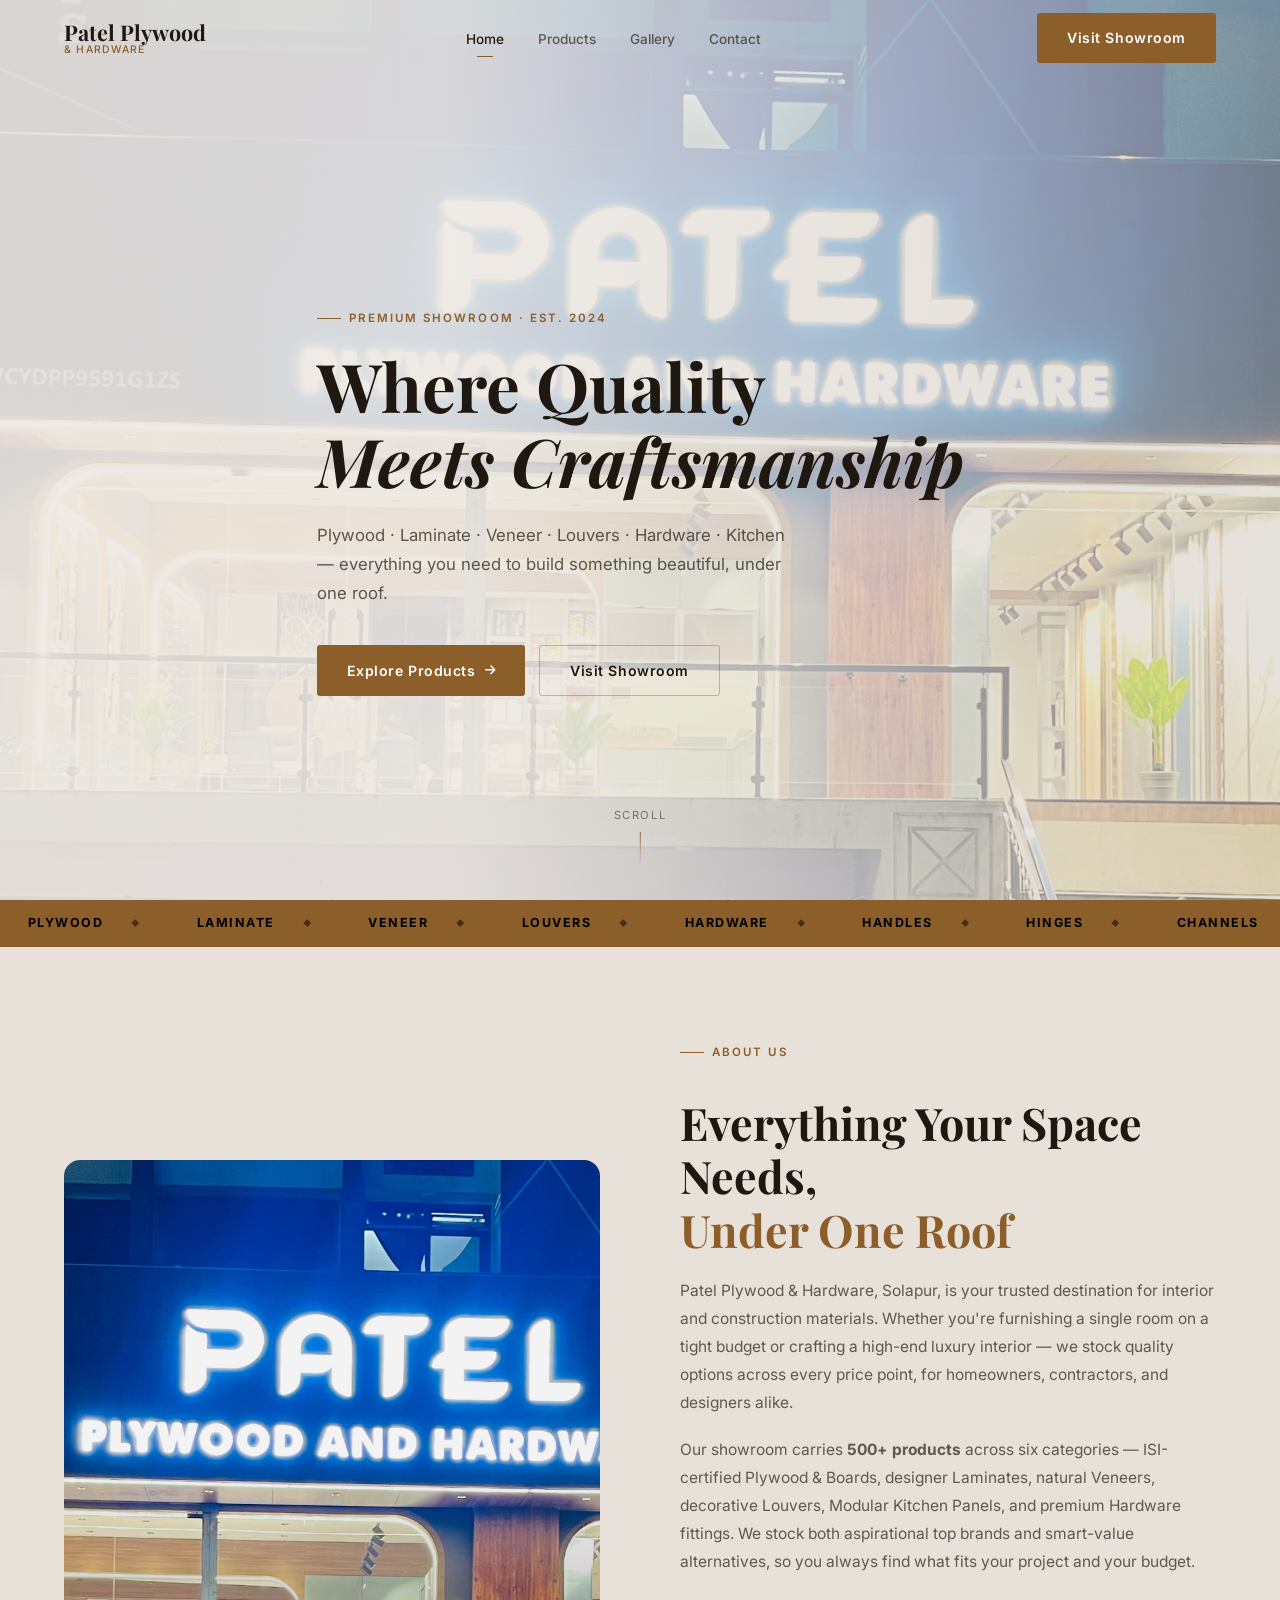
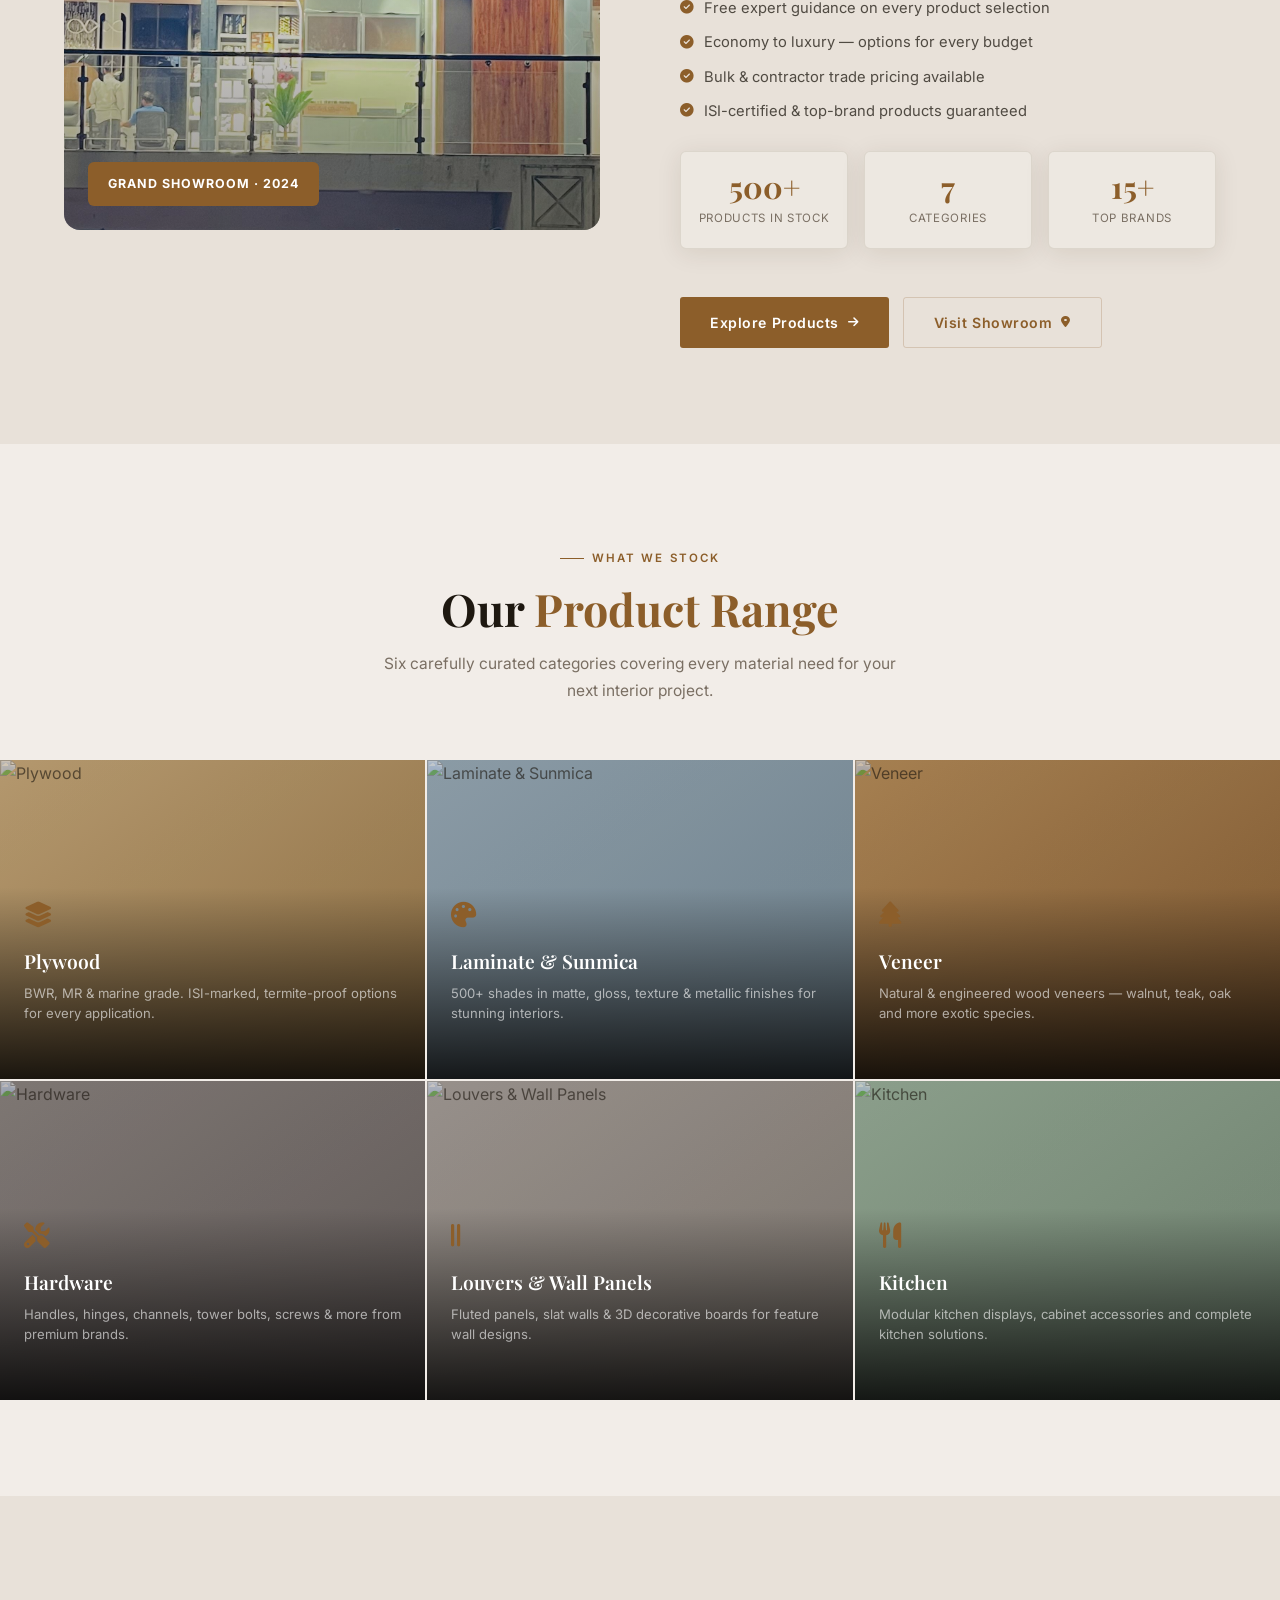
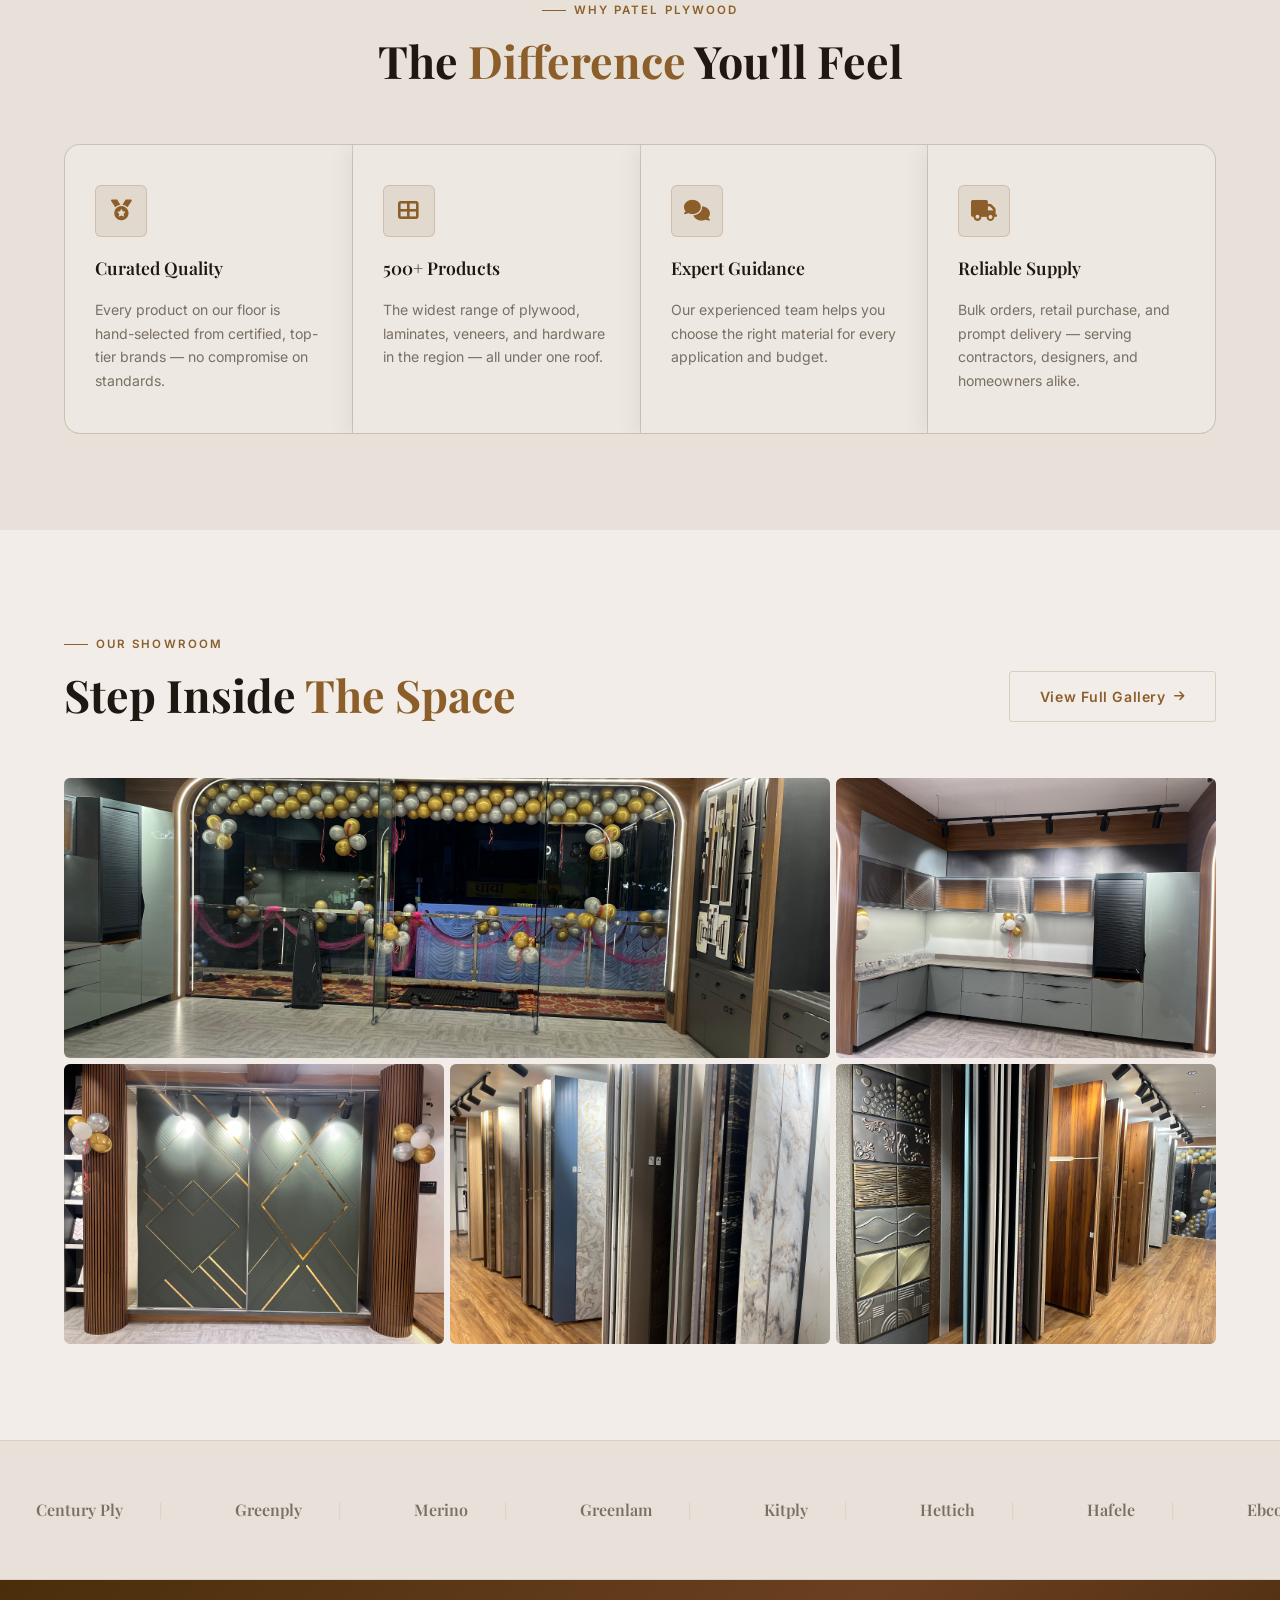
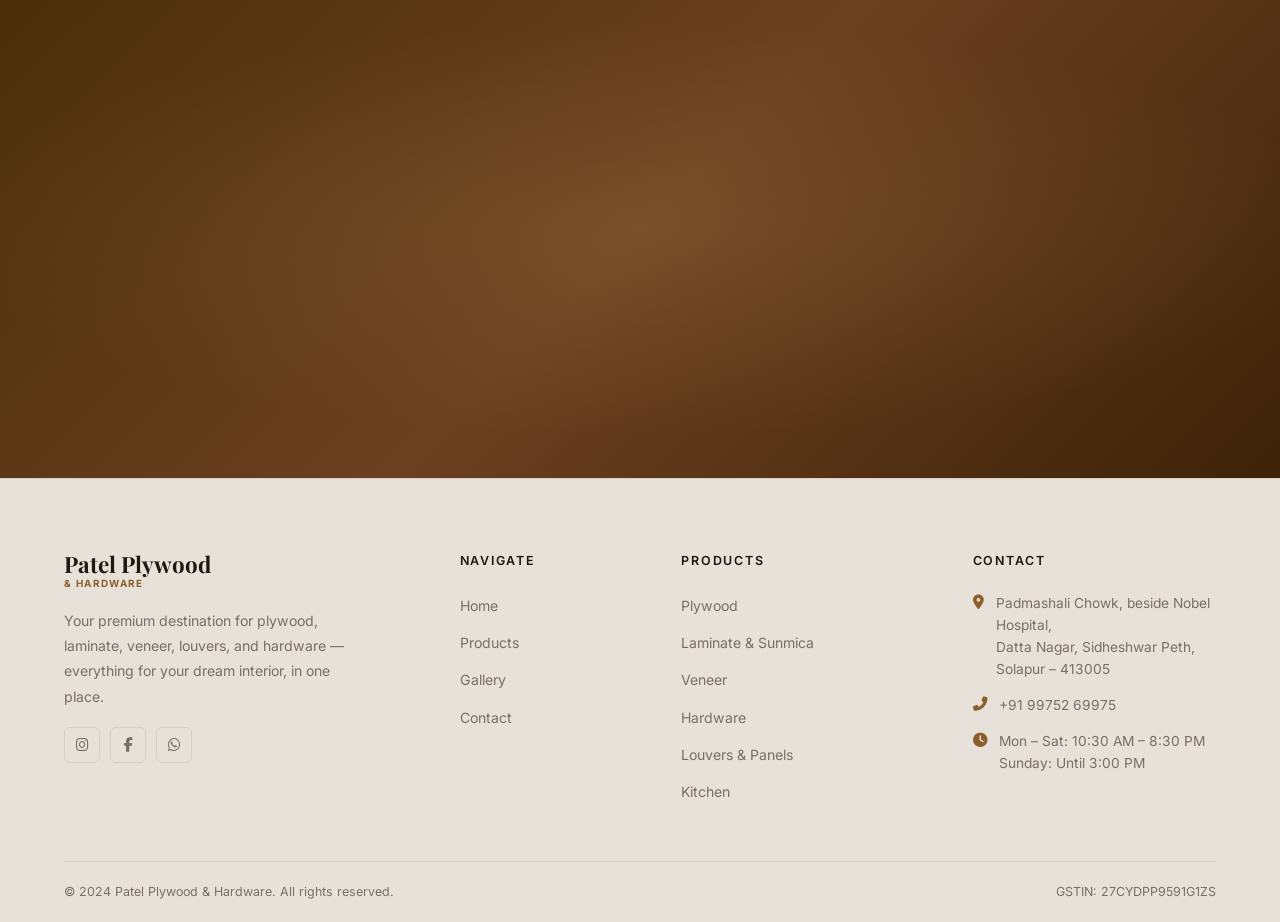
==== commit 49bae274: "updated website overall" ====
--- a/index.html
+++ b/index.html
@@ -107,11 +107,11 @@
           </ul>
           <div class="about-stats">
             <div class="about-stat">
-              <div class="about-stat-num">500<span style="color:var(--gold)">+</span></div>
-              <div class="about-stat-label">Products</div>
+              <div class="about-stat-num">500+</div>
+              <div class="about-stat-label">Products in Stock</div>
             </div>
             <div class="about-stat">
-              <div class="about-stat-num">6</div>
+              <div class="about-stat-num">7</div>
               <div class="about-stat-label">Categories</div>
             </div>
             <div class="about-stat">
--- a/css/style.css
+++ b/css/style.css
@@ -205,6 +205,29 @@
   margin-bottom:6px;
 }
 .about-stat-label { font-size:.72rem; color:var(--sub); letter-spacing:.06em; text-transform:uppercase; }
+
+/* ── ABOUT EXTRAS ────────────────────────── */
+.about-cats {
+  display:flex; flex-wrap:wrap; gap:9px; margin:20px 0;
+}
+.about-cats span {
+  display:inline-flex; align-items:center; gap:7px;
+  padding:7px 14px; border-radius:3px;
+  background:var(--gold-dim); border:1px solid var(--gold-border);
+  font-size:.78rem; font-weight:500; color:var(--text);
+}
+.about-cats span i { color:var(--gold); font-size:.75rem; }
+
+.about-services {
+  display:flex; flex-direction:column; gap:11px;
+  margin:22px 0; list-style:none;
+}
+.about-services li {
+  display:flex; align-items:flex-start; gap:11px;
+  font-size:.9rem; color:rgba(238,234,226,.78); line-height:1.55;
+}
+.about-services li i { color:var(--gold); font-size:.85rem; margin-top:2px; flex-shrink:0; }
+.about-services li strong { color:var(--text); }
 
 /* ── PRODUCTS GRID (homepage) ────────────── */
 .cat-grid { display:grid; grid-template-columns:repeat(3,1fr); gap:2px; }
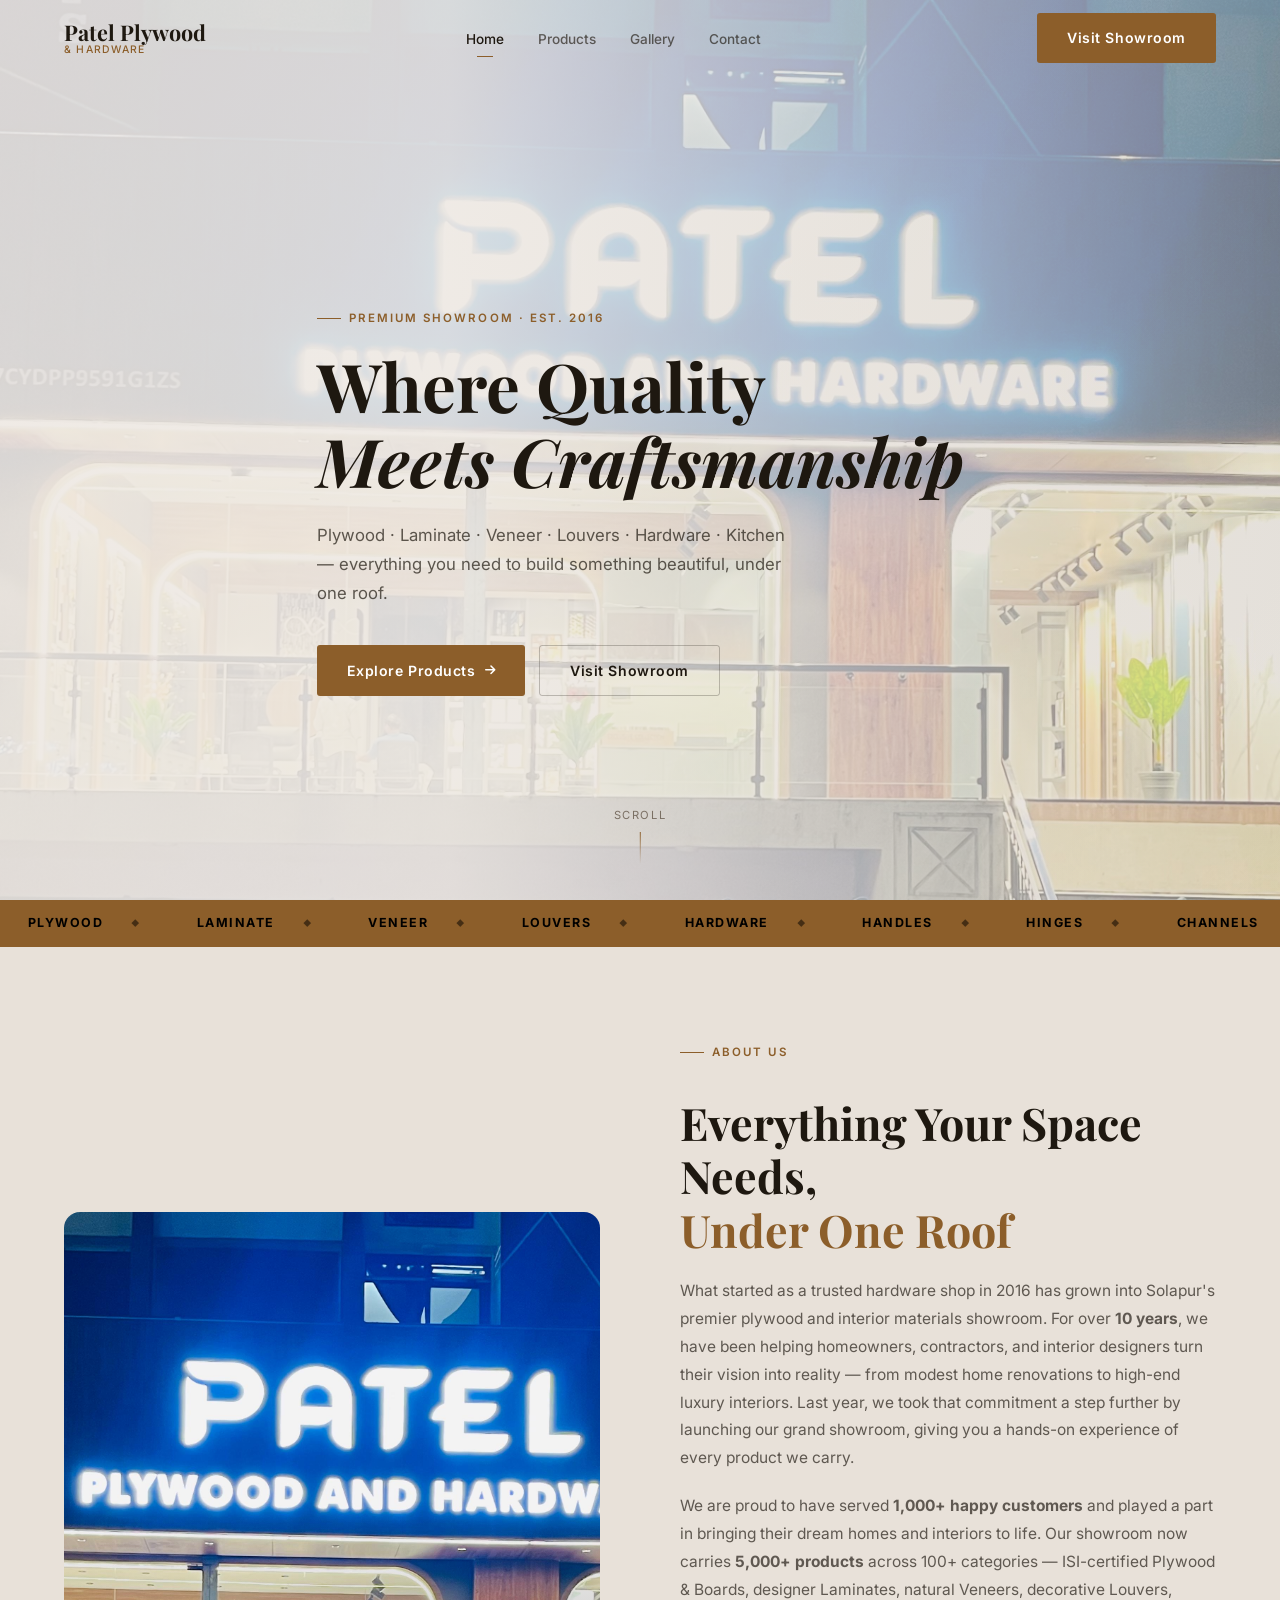
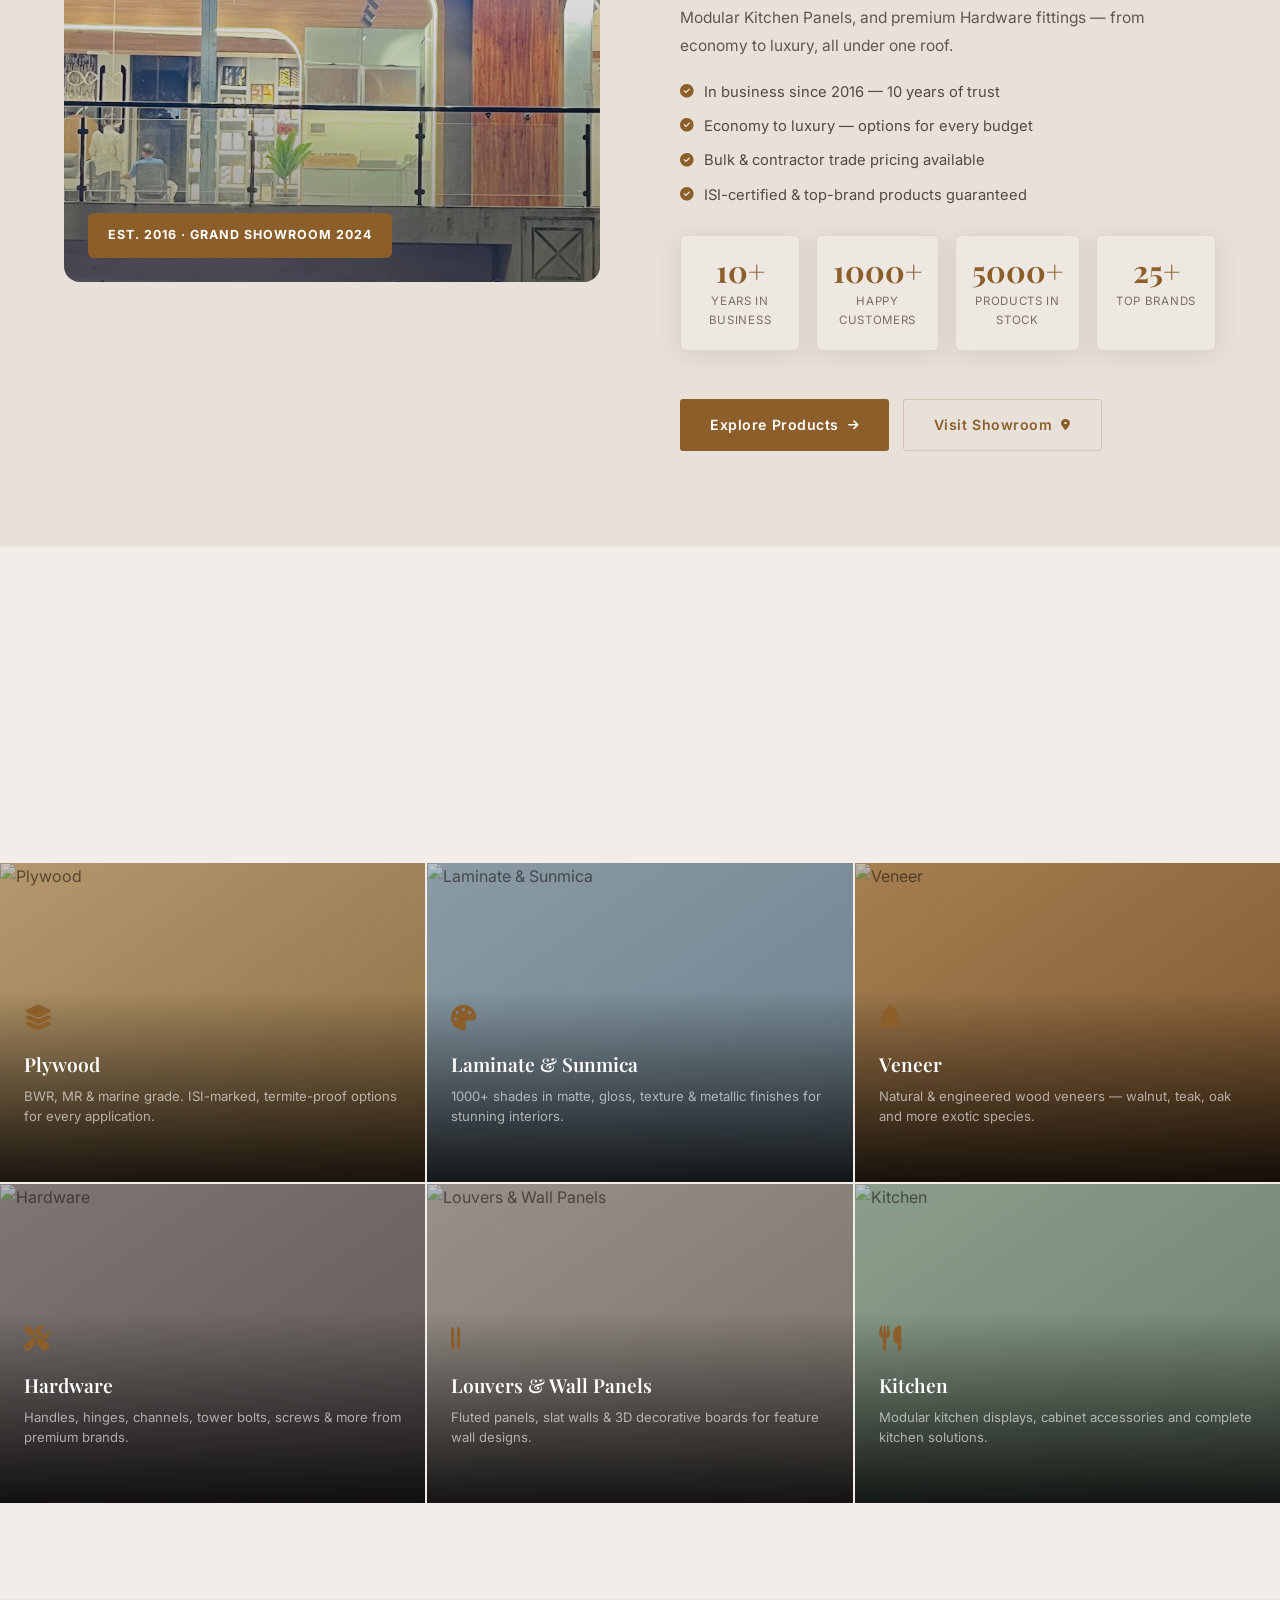
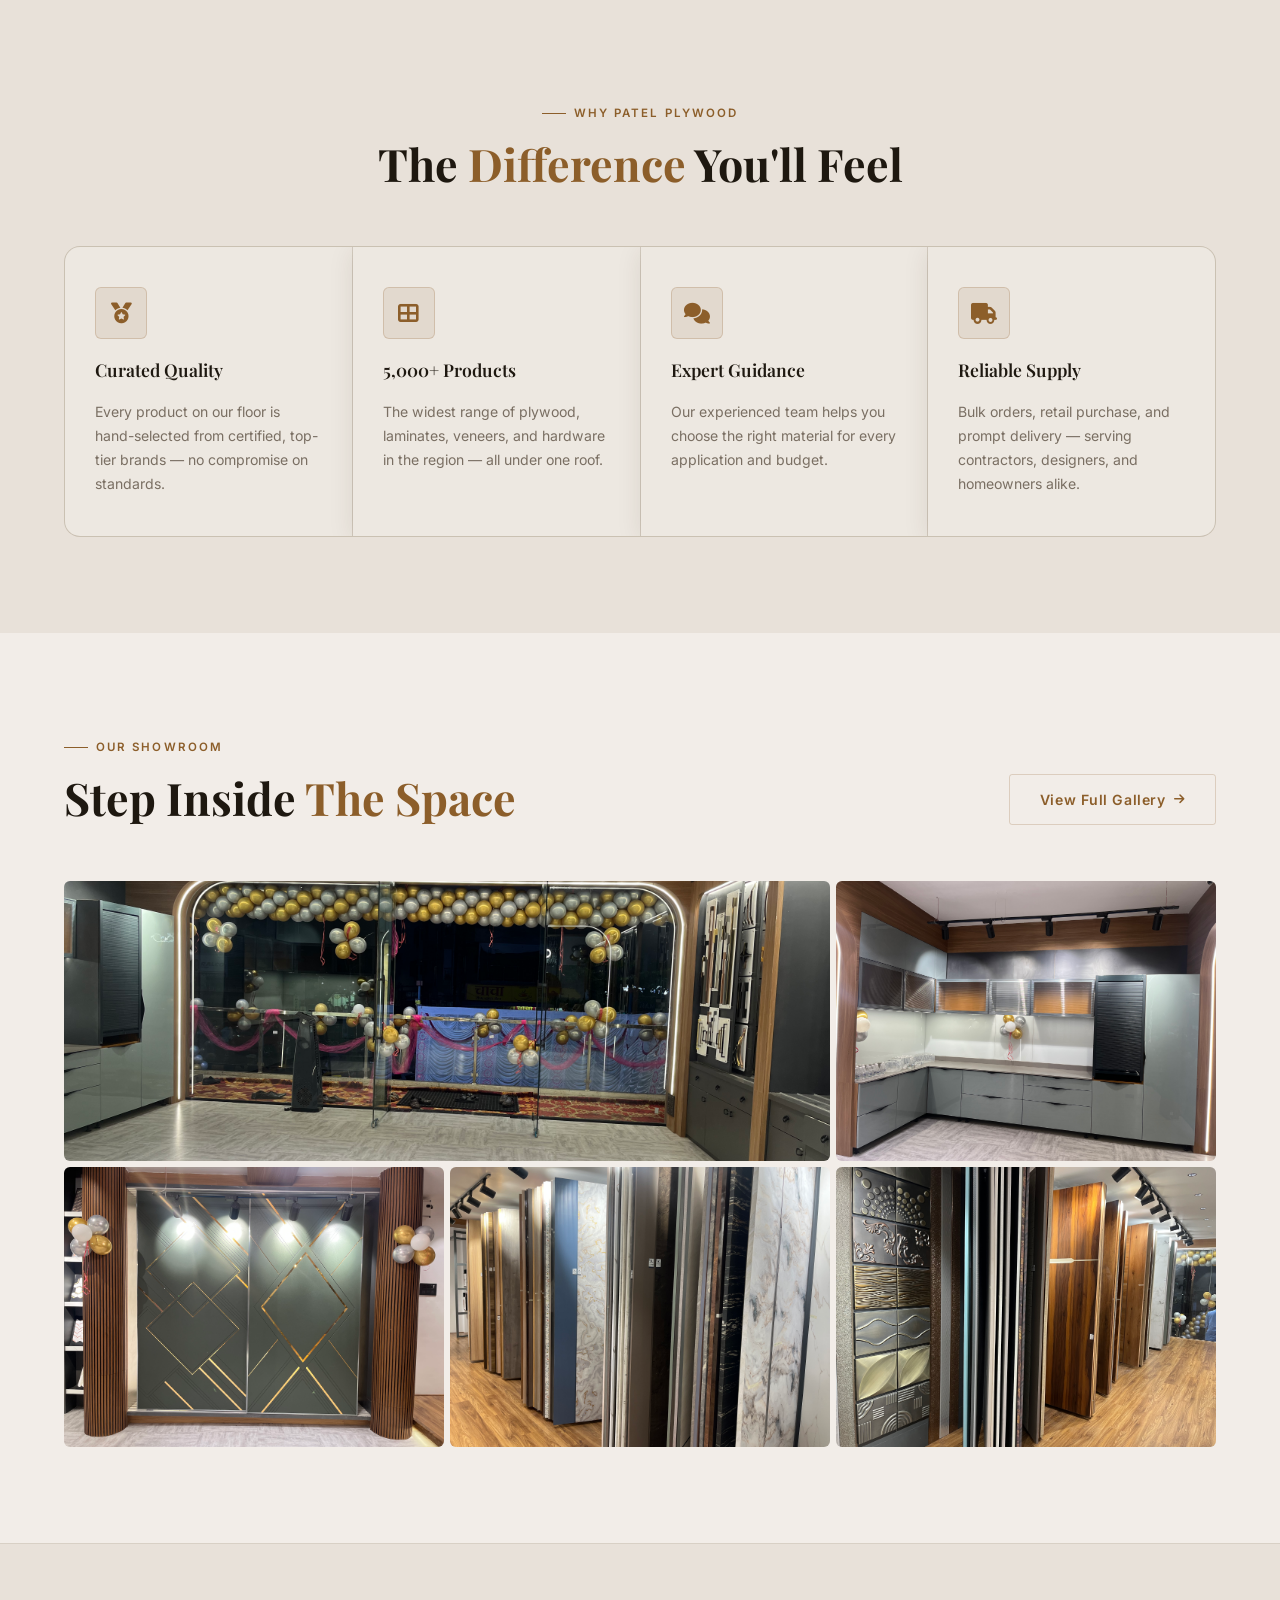
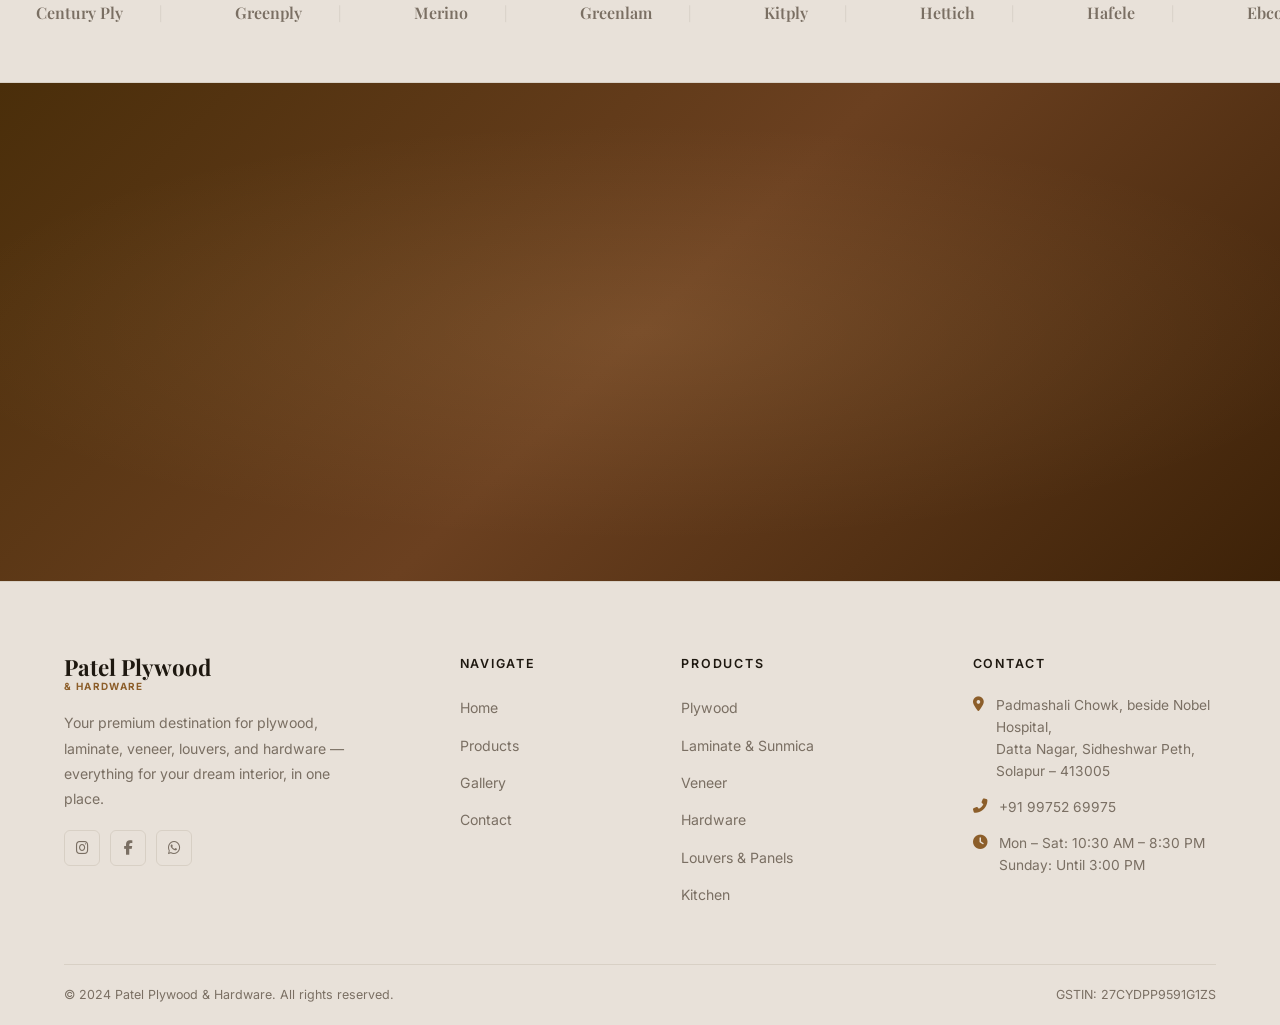
==== commit eac95261: "edited changes" ====
--- a/index.html
+++ b/index.html
@@ -40,7 +40,7 @@
     </div>
     <div class="container">
       <div class="hero-body">
-        <div class="label">Premium Showroom · Est. 2024</div>
+        <div class="label">Premium Showroom · Est. 2016</div>
         <h1 class="h1 hero-title">
           Where Quality<br />
           <em>Meets Craftsmanship</em>
@@ -92,30 +92,34 @@
       <div class="about-grid">
         <div class="about-img-wrap reveal">
           <img src="images/about-showroom.jpeg" alt="Inside Patel Plywood Showroom" loading="lazy" />
-          <div class="about-badge">Grand Showroom · 2024</div>
+          <div class="about-badge">Est. 2016 · Grand Showroom 2024</div>
         </div>
         <div class="about-text reveal reveal-d1">
           <div class="label">About Us</div>
           <h2 class="h2">Everything Your Space Needs,<br /><span class="gold">Under One Roof</span></h2>
-          <p>Patel Plywood &amp; Hardware, Solapur, is your trusted destination for interior and construction materials. Whether you're furnishing a single room on a tight budget or crafting a high-end luxury interior — we stock quality options across every price point, for homeowners, contractors, and designers alike.</p>
-          <p>Our showroom carries <strong>500+ products</strong> across six categories — ISI-certified Plywood &amp; Boards, designer Laminates, natural Veneers, decorative Louvers, Modular Kitchen Panels, and premium Hardware fittings. We stock both aspirational top brands and smart-value alternatives, so you always find what fits your project and your budget.</p>
+          <p>What started as a trusted hardware shop in 2016 has grown into Solapur's premier plywood and interior materials showroom. For over <strong>10 years</strong>, we have been helping homeowners, contractors, and interior designers turn their vision into reality — from modest home renovations to high-end luxury interiors. Last year, we took that commitment a step further by launching our grand showroom, giving you a hands-on experience of every product we carry.</p>
+          <p>We are proud to have served <strong>1,000+ happy customers</strong> and played a part in bringing their dream homes and interiors to life. Our showroom now carries <strong>5,000+ products</strong> across 100+ categories — ISI-certified Plywood &amp; Boards, designer Laminates, natural Veneers, decorative Louvers, Modular Kitchen Panels, and premium Hardware fittings — from economy to luxury, all under one roof.</p>
           <ul class="about-features">
-            <li><i class="fas fa-check-circle"></i> Free expert guidance on every product selection</li>
+            <li><i class="fas fa-check-circle"></i> In business since 2016 — 10 years of trust</li>
             <li><i class="fas fa-check-circle"></i> Economy to luxury — options for every budget</li>
             <li><i class="fas fa-check-circle"></i> Bulk &amp; contractor trade pricing available</li>
             <li><i class="fas fa-check-circle"></i> ISI-certified &amp; top-brand products guaranteed</li>
           </ul>
           <div class="about-stats">
             <div class="about-stat">
-              <div class="about-stat-num">500+</div>
+              <div class="about-stat-num">10+</div>
+              <div class="about-stat-label">Years in Business</div>
+            </div>
+            <div class="about-stat">
+              <div class="about-stat-num">1000+</div>
+              <div class="about-stat-label">Happy Customers</div>
+            </div>
+            <div class="about-stat">
+              <div class="about-stat-num">5000+</div>
               <div class="about-stat-label">Products in Stock</div>
             </div>
             <div class="about-stat">
-              <div class="about-stat-num">7</div>
-              <div class="about-stat-label">Categories</div>
-            </div>
-            <div class="about-stat">
-              <div class="about-stat-num">15<span style="color:var(--gold)">+</span></div>
+              <div class="about-stat-num">25<span style="color:var(--gold)">+</span></div>
               <div class="about-stat-label">Top Brands</div>
             </div>
           </div>
@@ -158,7 +162,7 @@
         <div class="cat-card-body">
           <div class="cat-card-icon"><i class="fas fa-palette"></i></div>
           <div class="cat-card-title">Laminate & Sunmica</div>
-          <div class="cat-card-desc">500+ shades in matte, gloss, texture & metallic finishes for stunning interiors.</div>
+          <div class="cat-card-desc">1000+ shades in matte, gloss, texture & metallic finishes for stunning interiors.</div>
           <div class="cat-card-link">Shop Now <i class="fas fa-arrow-right"></i></div>
         </div>
       </a>
@@ -228,7 +232,7 @@
         </div>
         <div class="why-card reveal reveal-d1">
           <div class="why-icon"><i class="fas fa-th-large"></i></div>
-          <div class="why-title">500+ Products</div>
+          <div class="why-title">5,000+ Products</div>
           <div class="why-desc">The widest range of plywood, laminates, veneers, and hardware in the region — all under one roof.</div>
         </div>
         <div class="why-card reveal reveal-d2">
--- a/css/style.css
+++ b/css/style.css
@@ -195,7 +195,7 @@
 .about-features { display:flex; flex-direction:column; gap:10px; margin:0; }
 .about-features li { display:flex; align-items:center; gap:10px; font-size:.92rem; color:rgba(30,24,16,.75); }
 .about-features li i { color:var(--gold); font-size:.85rem; flex-shrink:0; }
-.about-stats { display:grid; grid-template-columns:repeat(3,1fr); gap:16px; margin-top:8px; }
+.about-stats { display:grid; grid-template-columns:repeat(4,1fr); gap:16px; margin-top:8px; }
 .about-stat {
   padding:20px 16px; background:var(--card); border-radius:var(--r);
   border:1px solid var(--border); text-align:center;
@@ -391,6 +391,8 @@
 .page-hero p { color:var(--sub); max-width:560px; margin:14px auto 0; font-size:1rem; }
 
 /* ── PRODUCTS PAGE ───────────────────────── */
+
+/* Gallery page still uses .filter-btn */
 .filter-bar { display:flex; gap:8px; flex-wrap:wrap; margin-bottom:48px; }
 .filter-btn {
   padding:9px 20px; border-radius:3px;
@@ -401,27 +403,136 @@
 .filter-btn:hover { border-color:var(--gold-border); color:var(--text); }
 .filter-btn.active { background:var(--gold); border-color:var(--gold); color:#fff; }
 
-.products-grid { display:grid; grid-template-columns:repeat(auto-fill, minmax(280px,1fr)); gap:1px; background:var(--border); border:1px solid var(--border); border-radius:var(--r-lg); overflow:hidden; }
+/* Products page layout */
+.products-section { padding-top:48px; }
+.products-layout { display:grid; grid-template-columns:256px 1fr; gap:48px; align-items:start; }
+
+/* Sidebar */
+.products-sidebar { position:sticky; top:calc(var(--nav-h) + 24px); display:flex; flex-direction:column; gap:28px; }
+.sidebar-block { }
+.sidebar-block-title {
+  font-size:.7rem; font-weight:700; letter-spacing:.16em; text-transform:uppercase;
+  color:var(--sub); padding-bottom:10px; border-bottom:1px solid var(--border); margin-bottom:14px;
+}
+.sidebar-cat-list { display:flex; flex-direction:column; gap:2px; }
+.sidebar-cat-btn {
+  display:flex; align-items:center; justify-content:space-between;
+  padding:10px 14px; border-radius:var(--r);
+  font-size:.88rem; font-weight:500; color:rgba(30,24,16,.68);
+  cursor:pointer; transition:var(--t); border:none; background:none; width:100%; text-align:left;
+}
+.sidebar-cat-btn:hover { background:var(--card); color:var(--text); }
+.sidebar-cat-btn.active { background:var(--gold-dim); color:var(--gold); font-weight:600; }
+.cat-count {
+  font-size:.72rem; font-weight:600; background:var(--card2);
+  padding:2px 9px; border-radius:20px; color:var(--sub);
+}
+.sidebar-cat-btn.active .cat-count { background:var(--gold-dim); color:var(--gold); }
+
+.sidebar-brands { display:flex; flex-wrap:wrap; gap:7px; }
+.sidebar-brand {
+  padding:5px 11px; border:1px solid var(--border); border-radius:20px;
+  font-size:.72rem; font-weight:600; color:var(--sub); letter-spacing:.03em;
+  transition:var(--t);
+}
+.sidebar-brand:hover { border-color:var(--gold-border); color:var(--gold); }
+
+.sidebar-expert {
+  background:linear-gradient(135deg, var(--gold) 0%, var(--gold-lt) 100%);
+  border-radius:var(--r-lg); padding:24px;
+}
+.expert-title { font-family:var(--ff-h); font-size:1rem; font-weight:700; color:#fff; margin-bottom:8px; }
+.sidebar-expert p { font-size:.82rem; color:rgba(255,255,255,.88); line-height:1.65; margin-bottom:16px; }
+.expert-phone {
+  display:inline-flex; align-items:center; gap:8px;
+  font-weight:700; font-size:.88rem; color:#fff;
+  background:rgba(255,255,255,.18); padding:10px 16px; border-radius:var(--r);
+  transition:var(--t);
+}
+.expert-phone:hover { background:rgba(255,255,255,.3); }
+
+/* Sort bar */
+.sort-bar {
+  display:flex; align-items:center; justify-content:space-between;
+  margin-bottom:24px; padding-bottom:16px; border-bottom:1px solid var(--border);
+}
+.sort-count { font-size:.85rem; color:var(--sub); font-weight:500; }
+.sort-count strong { color:var(--text); font-weight:600; }
+.sort-select {
+  padding:8px 14px; border:1px solid var(--border); border-radius:var(--r);
+  font-size:.82rem; background:var(--card); color:var(--text);
+  font-family:var(--ff-b); cursor:pointer; outline:none; transition:var(--t);
+}
+.sort-select:hover { border-color:var(--gold-border); }
+
+/* Products grid */
+.products-grid { display:grid; grid-template-columns:repeat(3,1fr); gap:1px; background:var(--border); border:1px solid var(--border); border-radius:var(--r-lg); overflow:hidden; }
 .product-card {
   background:var(--card); padding:0;
   display:flex; flex-direction:column;
-  transition:background var(--t);
+  transition:background var(--t), box-shadow var(--t);
 }
 .product-card:hover { background:var(--card2); }
+
+/* Card image area */
 .product-card-img {
   aspect-ratio:4/3; overflow:hidden; position:relative;
   background:linear-gradient(145deg,var(--card2),var(--card));
-}
-.product-card-img img { width:100%; height:100%; object-fit:cover; transition:transform .6s var(--ease); }
+  display:flex; align-items:center; justify-content:center;
+}
+.product-card-img img { position:absolute; inset:0; width:100%; height:100%; object-fit:cover; transition:transform .6s var(--ease); }
 .product-card:hover .product-card-img img { transform:scale(1.04); }
-.product-card-body { padding:22px 24px 26px; flex:1; display:flex; flex-direction:column; gap:10px; }
+
+/* Category image backgrounds */
+.cat-bg-plywood  { background:linear-gradient(145deg,#c8a97a,#9c7a4a); }
+.cat-bg-laminate { background:linear-gradient(145deg,#9aacb8,#6e8fa0); }
+.cat-bg-veneer   { background:linear-gradient(145deg,#b88e5a,#8a6035); }
+.cat-bg-hardware { background:linear-gradient(145deg,#9a9490,#6e6a66); }
+.cat-bg-louvers  { background:linear-gradient(145deg,#a8a09a,#7a7068); }
+.cat-bg-adhesive { background:linear-gradient(145deg,#98b0a4,#6e8a7c); }
+.cat-bg-kitchen  { background:linear-gradient(145deg,#9ab09a,#72886c); }
+
+/* Icon fallback (when no real image) */
+.product-icon-fallback {
+  display:flex; align-items:center; justify-content:center;
+  width:100%; height:100%;
+}
+.product-icon-fallback i { font-size:2.8rem; color:rgba(255,255,255,.55); }
+
+/* Badge on card image */
+.product-card-badge {
+  position:absolute; top:12px; left:12px; z-index:1;
+  background:rgba(255,255,255,.92); color:var(--gold);
+  font-size:.62rem; font-weight:700; letter-spacing:.1em; text-transform:uppercase;
+  padding:4px 10px; border-radius:20px;
+  box-shadow:0 2px 8px rgba(0,0,0,.12);
+}
+
+/* Card body */
+.product-card-body { padding:20px 22px 24px; flex:1; display:flex; flex-direction:column; gap:10px; }
+.product-card-meta { display:flex; flex-direction:column; gap:6px; }
 .product-tag {
   display:inline-block;
-  font-size:.68rem; font-weight:700; letter-spacing:.12em; text-transform:uppercase;
+  font-size:.65rem; font-weight:700; letter-spacing:.12em; text-transform:uppercase;
   color:var(--gold);
 }
-.product-card-title { font-family:var(--ff-h); font-size:1.05rem; font-weight:600; color:var(--text); }
-.product-card-desc  { font-size:.84rem; color:var(--sub); line-height:1.65; flex:1; }
+.product-specs { display:flex; gap:5px; flex-wrap:wrap; }
+.product-spec {
+  font-size:.62rem; font-weight:600; letter-spacing:.06em; text-transform:uppercase;
+  background:var(--gold-dim); color:var(--gold);
+  padding:3px 8px; border-radius:20px; border:1px solid var(--gold-border);
+}
+.product-card-title { font-family:var(--ff-h); font-size:1rem; font-weight:600; color:var(--text); line-height:1.3; }
+.product-card-desc  { font-size:.83rem; color:var(--sub); line-height:1.65; flex:1; }
+.product-card-cta {
+  display:inline-flex; align-items:center; gap:7px; margin-top:4px; align-self:flex-start;
+  padding:9px 18px; background:transparent; border:1px solid var(--border);
+  border-radius:var(--r); font-size:.78rem; font-weight:600; color:var(--text);
+  transition:var(--t);
+}
+.product-card-cta:hover { background:var(--gold); color:#fff; border-color:var(--gold); }
+.product-card-cta i { font-size:.72em; transition:transform var(--t); }
+.product-card-cta:hover i { transform:translateX(3px); }
 .product-card.hidden { display:none; }
 
 /* ── GALLERY PAGE ────────────────────────── */
@@ -543,9 +654,13 @@
 /* ── LIGHT THEME UTILITIES ───────────────── */
 .h1, .h2, .h3 { color:var(--text); }
 .why-card, .about-stat, .contact-form-wrap, .product-card { box-shadow:var(--sh); }
-.product-card-img[style] { background:linear-gradient(145deg, var(--card2), var(--card)) !important; }
 
 /* ── RESPONSIVE ──────────────────────────── */
+@media (max-width:1200px) {
+  .products-layout { grid-template-columns:220px 1fr; gap:36px; }
+  .products-grid { grid-template-columns:repeat(2,1fr); }
+}
+
 @media (max-width:1024px) {
   .about-grid { grid-template-columns:1fr; gap:48px; }
   .about-img-wrap { aspect-ratio:16/9; max-height:360px; }
@@ -553,6 +668,15 @@
   .footer-grid { grid-template-columns:1fr 1fr; gap:36px; }
   .contact-grid { grid-template-columns:1fr; gap:40px; }
   .cat-grid { grid-template-columns:repeat(2,1fr); }
+  .products-layout { grid-template-columns:200px 1fr; gap:28px; }
+}
+
+@media (max-width:860px) {
+  .products-layout { grid-template-columns:1fr; }
+  .products-sidebar { position:static; flex-direction:row; flex-wrap:wrap; gap:20px; }
+  .sidebar-block { flex:1 1 220px; }
+  .sidebar-expert { flex:1 1 100%; }
+  .products-grid { grid-template-columns:repeat(2,1fr); }
 }
 
 @media (max-width:768px) {
@@ -579,6 +703,11 @@
   .contact-form-wrap { padding:28px 22px; }
 }
 
+@media (max-width:560px) {
+  .products-grid { grid-template-columns:1fr; }
+  .sort-bar { flex-direction:column; align-items:flex-start; gap:10px; }
+}
+
 @media (max-width:480px) {
   .hero-actions { flex-direction:column; }
   .btn { justify-content:center; }
